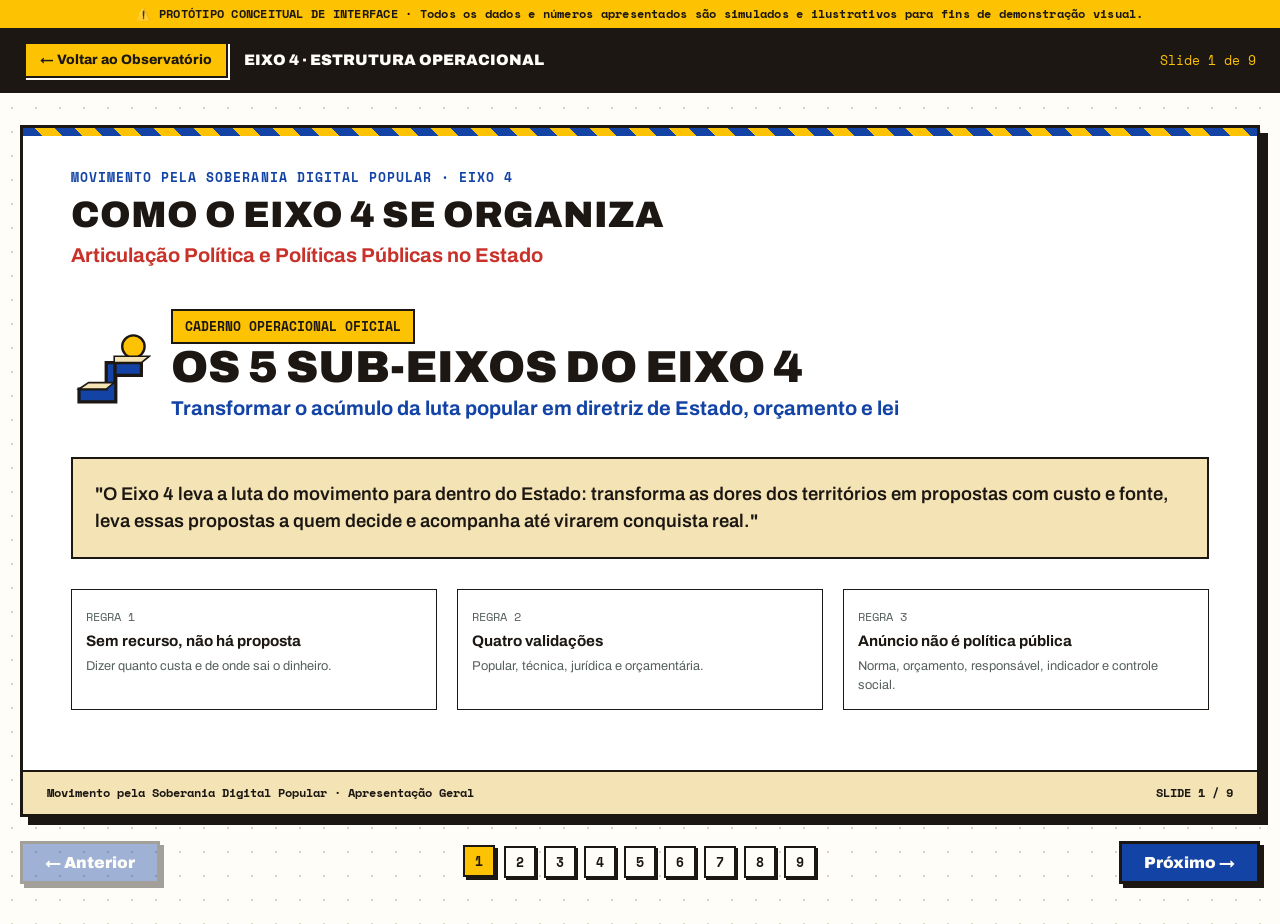
==== apresentacao-subeixos.html @ 43cdcecd "feat: prototipo visual interativo do Observatorio do Eixo 4 e apresentacao dos 5 sub-eixos" ====
<!DOCTYPE html>
<html lang="pt-BR">
<head>
  <meta charset="UTF-8">
  <meta name="viewport" content="width=device-width, initial-scale=1.0">
  <title>Apresentação: Os 5 Sub-eixos do Eixo 4 · Soberania Digital Popular</title>
  <meta name="description" content="Apresentação oficial da estrutura operacional do Eixo 4: Linhas, sub-eixos, fluxo de trabalho e incidência no Estado.">
  <link rel="stylesheet" href="css/design-system.css">
  <style>
    /* Estilos específicos para a Apresentação de Slides */
    body {
      background-color: var(--branco-papel);
      min-height: 100vh;
      display: flex;
      flex-direction: column;
      overflow-x: hidden;
    }

    .deck-topbar {
      background-color: var(--preto-tinta);
      color: var(--branco-papel);
      padding: 12px 24px;
      display: flex;
      align-items: center;
      justify-content: space-between;
      border-bottom: var(--border-thick);
      position: sticky;
      top: 0;
      z-index: 100;
    }

    .deck-topbar-left {
      display: flex;
      align-items: center;
      gap: 16px;
    }

    .btn-voltar {
      background-color: var(--amarelo-sol);
      color: var(--preto-tinta);
      border: var(--border-medium);
      padding: 6px 14px;
      font-family: var(--font-display);
      font-weight: 800;
      font-size: 0.85rem;
      text-decoration: none;
      display: inline-flex;
      align-items: center;
      gap: 6px;
      box-shadow: 2px 2px 0px var(--branco-papel);
      transition: transform var(--trans-fast);
    }

    .btn-voltar:hover {
      transform: translate(-1px, -1px);
      box-shadow: 3px 3px 0px var(--branco-papel);
    }

    .deck-container {
      flex: 1;
      display: flex;
      flex-direction: column;
      align-items: center;
      justify-content: center;
      padding: 32px 20px 40px;
      max-width: 1280px;
      margin: 0 auto;
      width: 100%;
    }

    /* O Slide (Prancha Neobrutalista) */
    .slide-stage {
      width: 100%;
      background-color: var(--branco-puro);
      border: var(--border-thick);
      box-shadow: 8px 8px 0px var(--preto-tinta);
      min-height: 560px;
      display: flex;
      flex-direction: column;
      position: relative;
      overflow: hidden;
      transition: opacity 0.2s ease;
    }

    .slide-stage::before {
      content: '';
      position: absolute;
      top: 0;
      left: 0;
      right: 0;
      height: 8px;
      background: repeating-linear-gradient(
        45deg,
        var(--azul-macacao),
        var(--azul-macacao) 14px,
        var(--amarelo-sol) 14px,
        var(--amarelo-sol) 28px
      );
    }

    .slide-content {
      padding: 40px 48px;
      flex: 1;
      display: flex;
      flex-direction: column;
      justify-content: space-between;
      gap: 24px;
    }

    .slide-eyebrow {
      font-family: var(--font-mono);
      font-size: 0.8rem;
      font-weight: 700;
      text-transform: uppercase;
      letter-spacing: 0.08em;
      color: var(--azul-macacao);
      display: flex;
      align-items: center;
      gap: 10px;
    }

    .slide-title {
      font-family: var(--font-display);
      font-size: 2.3rem;
      font-weight: 900;
      line-height: 1.15;
      text-transform: uppercase;
      color: var(--preto-tinta);
      margin-top: 6px;
    }

    .slide-subtitle {
      font-family: var(--font-display);
      font-size: 1.25rem;
      font-weight: 700;
      color: var(--vermelho-ato);
      margin-top: 4px;
    }

    .slide-body {
      font-size: 1.05rem;
      line-height: 1.5;
      color: #2b312e;
    }

    /* Rodapé do Slide */
    .slide-footer-bar {
      border-top: var(--border-medium);
      background-color: var(--areia);
      padding: 12px 24px;
      display: flex;
      align-items: center;
      justify-content: space-between;
      font-family: var(--font-mono);
      font-size: 0.75rem;
      font-weight: 700;
    }

    /* Barra de Navegação Inferior */
    .deck-controls {
      display: flex;
      align-items: center;
      justify-content: space-between;
      width: 100%;
      margin-top: 24px;
      gap: 16px;
      flex-wrap: wrap;
    }

    .nav-btn {
      background-color: var(--azul-macacao);
      color: var(--branco-papel);
      border: var(--border-thick);
      box-shadow: var(--shadow-hard);
      padding: 10px 22px;
      font-family: var(--font-display);
      font-weight: 900;
      font-size: 1rem;
      cursor: pointer;
      display: inline-flex;
      align-items: center;
      gap: 8px;
      transition: all var(--trans-fast);
    }

    .nav-btn:hover:not(:disabled) {
      background-color: var(--preto-tinta);
      transform: translate(-2px, -2px);
      box-shadow: var(--shadow-hard-lg);
    }

    .nav-btn:disabled {
      opacity: 0.4;
      cursor: not-allowed;
    }

    .slide-dots {
      display: flex;
      gap: 8px;
      align-items: center;
      flex-wrap: wrap;
    }

    .dot-btn {
      width: 32px;
      height: 32px;
      border: var(--border-medium);
      background-color: var(--branco-papel);
      color: var(--preto-tinta);
      font-family: var(--font-mono);
      font-size: 0.8rem;
      font-weight: 700;
      cursor: pointer;
      display: flex;
      align-items: center;
      justify-content: center;
      box-shadow: 2px 2px 0px var(--preto-tinta);
      transition: all var(--trans-fast);
    }

    .dot-btn.active {
      background-color: var(--amarelo-sol);
      color: var(--preto-tinta);
      transform: translate(-1px, -1px);
      box-shadow: 3px 3px 0px var(--preto-tinta);
      font-weight: 900;
    }

    /* Grids e Elementos Internos dos Slides */
    .subeixo-split {
      display: grid;
      grid-template-columns: 1.2fr 0.8fr;
      gap: 28px;
      align-items: start;
      margin-top: 16px;
    }

    @media (max-width: 860px) {
      .subeixo-split {
        grid-template-columns: 1fr;
      }
      .slide-title {
        font-size: 1.7rem;
      }
      .slide-content {
        padding: 24px;
      }
    }

    .box-fluxo {
      background-color: #FFF;
      border: var(--border-medium);
      padding: 16px 20px;
    }

    .box-fluxo.recebe {
      border-left: 8px solid var(--azul-macacao);
    }

    .box-fluxo.entrega {
      border-left: 8px solid var(--verde-pilar);
    }

    .box-fluxo.regra {
      border-left: 8px solid var(--vermelho-ato);
      background-color: #FFF2F1;
    }

    .fluxo-tag {
      font-family: var(--font-mono);
      font-size: 0.75rem;
      font-weight: 700;
      text-transform: uppercase;
      margin-bottom: 6px;
      display: block;
    }

    .grid-3-col {
      display: grid;
      grid-template-columns: repeat(3, 1fr);
      gap: 20px;
      margin-top: 16px;
    }

    @media (max-width: 768px) {
      .grid-3-col {
        grid-template-columns: 1fr;
      }
    }

    .card-destaque {
      background: #FFF;
      border: var(--border-thick);
      box-shadow: var(--shadow-hard);
      padding: 20px;
      display: flex;
      flex-direction: column;
      justify-content: space-between;
    }
  </style>
</head>
<body>

  <!-- Faixa de Aviso de Protótipo e Dados Ilustrativos -->
  <div style="background-color: var(--amarelo-sol); color: var(--preto-tinta); border-bottom: var(--border-medium); padding: 5px 16px; font-family: var(--font-mono); font-size: 0.75rem; font-weight: 700; text-align: center; letter-spacing: 0.02em;">
    ⚠️ PROTÓTIPO CONCEITUAL DE INTERFACE · Todos os dados e números apresentados são simulados e ilustrativos para fins de demonstração visual.
  </div>

  <!-- Barra Superior da Apresentação -->
  <header class="deck-topbar">
    <div class="deck-topbar-left">
      <a href="index.html" class="btn-voltar">
        ← Voltar ao Observatório
      </a>
      <span style="font-family: var(--font-display); font-weight: 900; font-size: 0.95rem; text-transform: uppercase;">
        Eixo 4 · Estrutura Operacional
      </span>
    </div>

    <div style="font-family: var(--font-mono); font-size: 0.8rem; color: var(--amarelo-sol);">
      Slide <span id="currentSlideNum">1</span> de <span id="totalSlidesNum">9</span>
    </div>
  </header>

  <!-- Palco Central dos Slides -->
  <main class="deck-container">
    <div class="slide-stage" id="slideStage">
      <!-- Conteúdo inserido dinamicamente via JS -->
    </div>

    <!-- Controles de Navegação -->
    <div class="deck-controls">
      <button class="nav-btn" id="prevBtn" onclick="Apresentacao.prev()">
        ← Anterior
      </button>

      <div class="slide-dots" id="slideDots"></div>

      <button class="nav-btn" id="nextBtn" onclick="Apresentacao.next()">
        Próximo →
      </button>
    </div>
  </main>

  <script>
    const SLIDES_DATA = [
      // Slide 1: Capa
      {
        eyebrow: "Movimento pela Soberania Digital Popular · Eixo 4",
        titulo: "Como o Eixo 4 se Organiza",
        subtitulo: "Articulação Política e Políticas Públicas no Estado",
        render: () => `
          <div style="display: flex; flex-direction: column; justify-content: center; height: 100%; gap: 24px; padding: 20px 0;">
            <div style="display: flex; align-items: center; gap: 20px;">
              <svg style="width: 80px; height: 80px; flex-shrink: 0;" viewBox="0 0 100 100" fill="none">
                <circle cx="78" cy="22" r="14" fill="#FDC303" stroke="#1C1712" stroke-width="3"/>
                <path d="M10 75 H44 V42 H88 V58 H56 V91 H10 Z" fill="#1243A5" stroke="#1C1712" stroke-width="4"/>
                <path d="M10 75 L22 67 H54 L44 75 Z" fill="#F3E3B5" stroke="#1C1712" stroke-width="2"/>
                <path d="M54 67 V34 H98 L88 42 H56 V58 L54 67 Z" fill="#F3E3B5" stroke="#1C1712" stroke-width="2"/>
              </svg>
              <div>
                <span class="badge-versao" style="background: var(--amarelo-sol); color: var(--preto-tinta); font-size: 0.8rem;">
                  CADERNO OPERACIONAL OFICIAL
                </span>
                <h1 class="slide-title" style="font-size: 2.8rem; margin-top: 4px;">Os 5 Sub-eixos do Eixo 4</h1>
                <p style="font-family: var(--font-display); font-size: 1.25rem; font-weight: 700; color: var(--azul-macacao);">
                  Transformar o acúmulo da luta popular em diretriz de Estado, orçamento e lei
                </p>
              </div>
            </div>

            <div style="background-color: var(--areia); border: var(--border-medium); padding: 22px; margin-top: 10px;">
              <p style="font-size: 1.15rem; line-height: 1.45; font-weight: 600; color: #1C1712;">
                "O Eixo 4 leva a luta do movimento para dentro do Estado: transforma as dores dos territórios em propostas com custo e fonte, leva essas propostas a quem decide e acompanha até virarem conquista real."
              </p>
            </div>

            <div class="grid-3-col" style="margin-top: 6px;">
              <div style="background: #FFF; border: var(--border-thin); padding: 14px;">
                <span style="font-family: var(--font-mono); font-size: 0.75rem; color: #56615C;">REGRA 1</span>
                <strong style="display: block; font-size: 0.95rem; margin-top: 2px;">Sem recurso, não há proposta</strong>
                <p style="font-size: 0.8rem; color: #56615C; margin-top: 4px;">Dizer quanto custa e de onde sai o dinheiro.</p>
              </div>
              <div style="background: #FFF; border: var(--border-thin); padding: 14px;">
                <span style="font-family: var(--font-mono); font-size: 0.75rem; color: #56615C;">REGRA 2</span>
                <strong style="display: block; font-size: 0.95rem; margin-top: 2px;">Quatro validações</strong>
                <p style="font-size: 0.8rem; color: #56615C; margin-top: 4px;">Popular, técnica, jurídica e orçamentária.</p>
              </div>
              <div style="background: #FFF; border: var(--border-thin); padding: 14px;">
                <span style="font-family: var(--font-mono); font-size: 0.75rem; color: #56615C;">REGRA 3</span>
                <strong style="display: block; font-size: 0.95rem; margin-top: 2px;">Anúncio não é política pública</strong>
                <p style="font-size: 0.8rem; color: #56615C; margin-top: 4px;">Norma, orçamento, responsável, indicador e controle social.</p>
              </div>
            </div>
          </div>
        `,
        rodape: "Movimento pela Soberania Digital Popular · Apresentação Geral"
      },

      // Slide 2: O Lugar do Eixo 4 no Movimento
      {
        eyebrow: "Parte 1 · Posicionamento Estratégico",
        titulo: "O Lugar do Eixo 4 no Movimento",
        subtitulo: "A ponte entre o trabalho de base e as instituições do Estado",
        render: () => `
          <div>
            <p class="slide-body">
              O movimento organiza sua atuação em quatro eixos integrados. Os três primeiros <strong>revelam</strong>, <strong>constroem</strong> e <strong>formam</strong>. O Eixo 4 junta essa produção e a leva ao Estado. Ele não trabalha isolado: cada passo seu depende dos outros eixos.
            </p>

            <div class="grid-3-col" style="margin-top: 20px;">
              <div class="card-destaque">
                <div>
                  <span class="badge-versao" style="background: #E8EEFA; color: var(--azul-macacao); margin-bottom: 8px; display: inline-block;">EIXO 1</span>
                  <h4 style="font-family: var(--font-display); font-size: 1.15rem; font-weight: 900;">Comunicação & Denúncia</h4>
                  <p style="font-size: 0.85rem; margin-top: 6px; color: #3d4642;">
                    <strong>Revela a regra:</strong> investiga o abuso das Big Techs, recolhe denúncias e disputa a consciência na sociedade.
                  </p>
                </div>
                <div style="margin-top: 12px; font-family: var(--font-mono); font-size: 0.75rem; color: var(--azul-macacao);">
                  ↳ Alimenta o Eixo 4 com denúncias
                </div>
              </div>

              <div class="card-destaque">
                <div>
                  <span class="badge-versao" style="background: #F1FBF2; color: var(--verde-pilar); margin-bottom: 8px; display: inline-block;">EIXO 2</span>
                  <h4 style="font-family: var(--font-display); font-size: 1.15rem; font-weight: 900;">Tecnologia & Retaguarda</h4>
                  <p style="font-size: 0.85rem; margin-top: 6px; color: #3d4642;">
                    <strong>Mostra outra regra:</strong> desenvolve infraestrutura autônoma, servidores e sistemas populares (ex.: Contrate Quem Luta).
                  </p>
                </div>
                <div style="margin-top: 12px; font-family: var(--font-mono); font-size: 0.75rem; color: var(--verde-pilar);">
                  ↳ Alimenta o Eixo 4 com soluções viáveis
                </div>
              </div>

              <div class="card-destaque">
                <div>
                  <span class="badge-versao" style="background: #FFFDF0; color: #8A6D00; margin-bottom: 8px; display: inline-block;">EIXO 3</span>
                  <h4 style="font-family: var(--font-display); font-size: 1.15rem; font-weight: 900;">Base & Formação Técnica</h4>
                  <p style="font-size: 0.85rem; margin-top: 6px; color: #3d4642;">
                    <strong>Forma quem decide:</strong> organiza Cozinhas Solidárias, telecentros comunitários e letramento técnico de massa.
                  </p>
                </div>
                <div style="margin-top: 12px; font-family: var(--font-mono); font-size: 0.75rem; color: #8A6D00;">
                  ↳ Alimenta o Eixo 4 com a força das ruas
                </div>
              </div>
            </div>

            <div style="background-color: var(--vermelho-ato); color: #FFF; border: var(--border-medium); padding: 16px 20px; margin-top: 22px;">
              <strong style="font-family: var(--font-display); text-transform: uppercase;">A Posição diante do Governo:</strong>
              <p style="font-size: 0.95rem; margin-top: 4px;">
                "Aliados do que avança, críticos do que recua, independentes sempre. Ajudamos o governo a acertar e cobramos quando erra. Nossa força nas mesas vem da base organizada fora delas."
              </p>
            </div>
          </div>
        `,
        rodape: "Eixo 4 no Movimento · A Articulação das Quatro Forças"
      },

      // Slide 3: O Fluxo Integrado dos 5 Sub-eixos
      {
        eyebrow: "Parte 2 · O Método",
        titulo: "O Fluxo Integrado dos 5 Sub-eixos",
        subtitulo: "A engrenagem que transforma denúncia em conquista garantida",
        render: () => `
          <div>
            <p class="slide-body">
              Cada sub-eixo reúne ações do mesmo tipo de trabalho. Eles formam uma <strong>esteira contínua</strong> de produção política e incidência institucional:
            </p>

            <div style="display: flex; flex-direction: column; gap: 10px; margin-top: 16px;">
              <!-- Passo 1 -->
              <div style="background: #FFF; border: var(--border-medium); padding: 12px 18px; display: flex; align-items: center; justify-content: space-between; border-left: 8px solid #1C1712;">
                <div>
                  <strong style="font-family: var(--font-mono); color: var(--azul-macacao);">4.3 PLANEJAMENTO & BASE</strong>
                  <p style="font-size: 0.88rem; color: #2b312e;">Ouve as dores dos territórios e define a <em>Agenda Curta de Prioridades</em> com mandato popular.</p>
                </div>
                <span style="font-family: var(--font-mono); font-size: 0.8rem; font-weight: 700; color: #56615C;">PASSO 1 ➔</span>
              </div>

              <!-- Passo 2 -->
              <div style="background: #FFF; border: var(--border-medium); padding: 12px 18px; display: flex; align-items: center; justify-content: space-between; border-left: 8px solid var(--azul-macacao);">
                <div>
                  <strong style="font-family: var(--font-mono); color: var(--azul-macacao);">4.1 ORÇAMENTO & DESPESAS</strong>
                  <p style="font-size: 0.88rem; color: #2b312e;">Calcula o custo real na ponta do lápis e carimba a rubrica orçamentária de onde sairá o dinheiro.</p>
                </div>
                <span style="font-family: var(--font-mono); font-size: 0.8rem; font-weight: 700; color: #56615C;">PASSO 2 ➔</span>
              </div>

              <!-- Passo 3 -->
              <div style="background: #FFF; border: var(--border-medium); padding: 12px 18px; display: flex; align-items: center; justify-content: space-between; border-left: 8px solid var(--verde-pilar);">
                <div>
                  <strong style="font-family: var(--font-mono); color: var(--verde-pilar);">4.4 ELABORAÇÃO NORMATIVA</strong>
                  <p style="font-size: 0.88rem; color: #2b312e;">Redige a minuta de Projeto de Lei, decreto ou portaria com rigor técnico e validação jurídica.</p>
                </div>
                <span style="font-family: var(--font-mono); font-size: 0.8rem; font-weight: 700; color: #56615C;">PASSO 3 ➔</span>
              </div>

              <!-- Passo 4 -->
              <div style="background: #FFF; border: var(--border-medium); padding: 12px 18px; display: flex; align-items: center; justify-content: space-between; border-left: 8px solid var(--vermelho-ato);">
                <div>
                  <strong style="font-family: var(--font-mono); color: var(--vermelho-ato);">4.5 INCIDÊNCIA NOS ENTES</strong>
                  <p style="font-size: 0.88rem; color: #2b312e;">Leva a proposta às mesas de ministérios, Congresso, estados e municípios com pressão de base.</p>
                </div>
                <span style="font-family: var(--font-mono); font-size: 0.8rem; font-weight: 700; color: #56615C;">PASSO 4 ➔</span>
              </div>

              <!-- Passo 5 (Loop Contínuo) -->
              <div style="background: #FFFDF0; border: var(--border-medium); padding: 12px 18px; display: flex; align-items: center; justify-content: space-between; border-left: 8px solid var(--amarelo-sol);">
                <div>
                  <strong style="font-family: var(--font-mono); color: #8A6D00;">4.2 MONITORAMENTO & CONTROLE</strong>
                  <p style="font-size: 0.88rem; color: #2b312e;">Acompanha diários oficiais, contratos e votações para cobrar execução e retroalimentar a base.</p>
                </div>
                <span style="font-family: var(--font-mono); font-size: 0.8rem; font-weight: 700; color: #8A6D00;">CICLO CONTÍNUO ↺</span>
              </div>
            </div>
          </div>
        `,
        rodape: "Ciclo Operacional · Do Território à Conquista de Estado"
      },

      // Slide 4: Sub-eixo 4.1
      {
        eyebrow: "Sub-eixo 4.1",
        titulo: "4.1 · Orçamento e Despesas",
        subtitulo: "“Segue o dinheiro e faz a conta”",
        render: () => `
          <div>
            <div class="subeixo-split">
              <div>
                <p class="slide-body">
                  Lê o orçamento público e os contratos públicos de tecnologia. Calcula o custo de cada proposta e aponta a fonte orçamentária exata. <strong>É aqui que a regra do movimento é aplicada: sem fonte e custo, a proposta não segue.</strong>
                </p>

                <h4 style="font-family: var(--font-display); font-size: 1.1rem; text-transform: uppercase; margin: 18px 0 8px;">
                  Principais Frentes de Trabalho:
                </h4>
                <ul style="padding-left: 20px; line-height: 1.6; font-size: 0.95rem;">
                  <li><strong>Auditoria do Elemento 40:</strong> fiscaliza os mais de R$ 10,6 bilhões gastos anualmente em TI pela União.</li>
                  <li><strong>Rastreamento do Ralo Estrangeiro:</strong> quantifica pagamentos a monopólios como Microsoft, Oracle e Dell.</li>
                  <li><strong>Cálculo do Custo de Oportunidade:</strong> demonstra quantas creches, bolsas ou cooperativas o dinheiro de uma licença financiaria.</li>
                  <li><strong>Entrar no Orçamento:</strong> carimba verbas nas emendas de bancada do PPA, LDO e LOA.</li>
                </ul>
              </div>

              <div style="display: flex; flex-direction: column; gap: 12px;">
                <div class="box-fluxo recebe">
                  <span class="fluxo-tag" style="color: var(--azul-macacao);">📥 O que Recebe:</span>
                  <p style="font-size: 0.88rem;">Agenda curta de prioridades (do 4.3) e contratos suspeitos identificados pelo monitor (do 4.2).</p>
                </div>

                <div class="box-fluxo entrega">
                  <span class="fluxo-tag" style="color: var(--verde-pilar);">📤 O que Entrega:</span>
                  <p style="font-size: 0.88rem;">Memória de cálculo, dotação orçamentária viável e valores para a redação legislativa (4.4) e incidência (4.5).</p>
                </div>

                <div class="box-fluxo regra">
                  <span class="fluxo-tag" style="color: var(--vermelho-ato);">⚠️ Pergunta de Controle:</span>
                  <p style="font-size: 0.85rem; font-weight: 700;">Sabemos quanto custa e quem paga a manutenção depois da inauguração?</p>
                </div>
              </div>
            </div>
          </div>
        `,
        rodape: "Sub-eixo 4.1 · Orçamento e Despesas"
      },

      // Slide 5: Sub-eixo 4.2
      {
        eyebrow: "Sub-eixo 4.2",
        titulo: "4.2 · Monitoramento e Instituições",
        subtitulo: "“Acompanha e cobra”",
        render: () => `
          <div>
            <div class="subeixo-split">
              <div>
                <p class="slide-body">
                  É a inteligência cívica contínua do movimento. Varre portais de compras, diários oficiais, tribunais de contas e comissões do Congresso. Detecta contratos abusivos antes da assinatura e acompanha se as promessas estão virando realidade.
                </p>

                <h4 style="font-family: var(--font-display); font-size: 1.1rem; text-transform: uppercase; margin: 18px 0 8px;">
                  Principais Frentes de Trabalho:
                </h4>
                <ul style="padding-left: 20px; line-height: 1.6; font-size: 0.95rem;">
                  <li><strong>Radar de Licitações:</strong> monitora editais federais, estaduais e municipais antes do prazo de abertura.</li>
                  <li><strong>Alerta de Big Tech Lock-in:</strong> identifica cláusulas direcionadas que barram software livre.</li>
                  <li><strong>Alerta de Tecnologias de Vigilância:</strong> detecta compras de reconhecimento facial na segurança pública.</li>
                  <li><strong>Acompanhamento de Votações:</strong> registra votos e posicionamento de parlamentares em pautas digitais.</li>
                </ul>
              </div>

              <div style="display: flex; flex-direction: column; gap: 12px;">
                <div class="box-fluxo recebe">
                  <span class="fluxo-tag" style="color: var(--azul-macacao);">📥 O que Recebe:</span>
                  <p style="font-size: 0.88rem;">Contratos, editais, diários oficiais, votações legislativas e decisões tomadas pelos entes federativos.</p>
                </div>

                <div class="box-fluxo entrega">
                  <span class="fluxo-tag" style="color: var(--verde-pilar);">📤 O que Entrega:</span>
                  <p style="font-size: 0.88rem;">Alertas de risco e achados para o 4.1 (orçar), 4.3 (mobilizar a base) e 4.5 (impugnar e pressionar).</p>
                </div>

                <div class="box-fluxo regra">
                  <span class="fluxo-tag" style="color: var(--vermelho-ato);">⚠️ Pergunta de Controle:</span>
                  <p style="font-size: 0.85rem; font-weight: 700;">O que foi prometido virou norma, sistema funcionando e indicador auditável?</p>
                </div>
              </div>
            </div>
          </div>
        `,
        rodape: "Sub-eixo 4.2 · Monitoramento de Políticas e Instituições"
      },

      // Slide 6: Sub-eixo 4.3
      {
        eyebrow: "Sub-eixo 4.3",
        titulo: "4.3 · Planejamento e Participação Social",
        subtitulo: "“Ouve e decide com a base”",
        render: () => `
          <div>
            <div class="subeixo-split">
              <div>
                <p class="slide-body">
                  Garante o método democrático do movimento. Toda política pública do Eixo 4 nasce das dores concretas dos territórios populares, entregadores, estudantes e trabalhadores, e não da cabeça de burocratas ou consultores.
                </p>

                <h4 style="font-family: var(--font-display); font-size: 1.1rem; text-transform: uppercase; margin: 18px 0 8px;">
                  Principais Frentes de Trabalho:
                </h4>
                <ul style="padding-left: 20px; line-height: 1.6; font-size: 0.95rem;">
                  <li><strong>Escuta nos Territórios:</strong> coleta relatos de bloqueios em aplicativos, apagão de conectividade e racismo algorítmico.</li>
                  <li><strong>Plenárias Populares de Validação:</strong> submete os textos às categorias antes de enviar ao governo.</li>
                  <li><strong>Tradução Popular da Burocracia:</strong> desmistifica o 'juridiquês' e o 'economês' para o povo disputar o Estado.</li>
                  <li><strong>Definição da Agenda Curta:</strong> escolhe quais batalhas prioritárias serão travadas a cada ciclo.</li>
                </ul>
              </div>

              <div style="display: flex; flex-direction: column; gap: 12px;">
                <div class="box-fluxo recebe">
                  <span class="fluxo-tag" style="color: var(--azul-macacao);">📥 O que Recebe:</span>
                  <p style="font-size: 0.88rem;">Dores dos territórios, relatos do Eixo 1 (denúncia), protótipos do Eixo 2 e demandas do Eixo 3 (formação).</p>
                </div>

                <div class="box-fluxo entrega">
                  <span class="fluxo-tag" style="color: var(--verde-pilar);">📤 O que Entrega:</span>
                  <p style="font-size: 0.88rem;">A Agenda Curta com mandato popular legítimo para o 4.1 orçar e o 4.4 redigir.</p>
                </div>

                <div class="box-fluxo regra">
                  <span class="fluxo-tag" style="color: var(--vermelho-ato);">⚠️ Pergunta de Controle:</span>
                  <p style="font-size: 0.85rem; font-weight: 700;">Quem será afetado leu, entendeu, mudou e aprovou o texto em plenária popular?</p>
                </div>
              </div>
            </div>
          </div>
        `,
        rodape: "Sub-eixo 4.3 · Planejamento e Participação Social"
      },

      // Slide 7: Sub-eixo 4.4
      {
        eyebrow: "Sub-eixo 4.4",
        titulo: "4.4 · Elaboração de Políticas e Legislações",
        subtitulo: "“Escreve a proposta”",
        render: () => `
          <div>
            <div class="subeixo-split">
              <div>
                <p class="slide-body">
                  É a oficina legislativa e normativa do movimento. Escreve minutas de Projetos de Lei (PL), decretos regulamentadores, portarias ministeriais, emendas orçamentárias e notas técnicas de impugnação, com técnica impecável e compatibilidade constitucional.
                </p>

                <h4 style="font-family: var(--font-display); font-size: 1.1rem; text-transform: uppercase; margin: 18px 0 8px;">
                  Principais Frentes de Trabalho:
                </h4>
                <ul style="padding-left: 20px; line-height: 1.6; font-size: 0.95rem;">
                  <li><strong>Marco do Cooperativismo de Plataforma:</strong> redação de minutas para fomento e garantia de direitos.</li>
                  <li><strong>Regulação de Algoritmos Públicos:</strong> redação de exigência de código aberto e auditoria no SUS e CadÚnico.</li>
                  <li><strong>Banimento do Reconhecimento Facial:</strong> minutas de lei municipais e estaduais contra vigilância racista.</li>
                  <li><strong>Diretrizes de Compras Públicas:</strong> cláusulas-padrão de preferência a software livre e padrões abertos.</li>
                </ul>
              </div>

              <div style="display: flex; flex-direction: column; gap: 12px;">
                <div class="box-fluxo recebe">
                  <span class="fluxo-tag" style="color: var(--azul-macacao);">📥 O que Recebe:</span>
                  <p style="font-size: 0.88rem;">Prioridades votadas pela base (4.3), cálculo orçamentário fechado (4.1) e dados de contexto (4.2).</p>
                </div>

                <div class="box-fluxo entrega">
                  <span class="fluxo-tag" style="color: var(--verde-pilar);">📤 O que Entrega:</span>
                  <p style="font-size: 0.88rem;">Minutas legislativas blindadas, notas técnicas e projetos prontos para o 4.5 levar às mesas.</p>
                </div>

                <div class="box-fluxo regra">
                  <span class="fluxo-tag" style="color: var(--vermelho-ato);">⚠️ Pergunta de Controle:</span>
                  <p style="font-size: 0.85rem; font-weight: 700;">A proposta respeita a competência de quem vai executá-la e a Constituição?</p>
                </div>
              </div>
            </div>
          </div>
        `,
        rodape: "Sub-eixo 4.4 · Elaboração de Políticas e Legislações"
      },

      // Slide 8: Sub-eixo 4.5
      {
        eyebrow: "Sub-eixo 4.5",
        titulo: "4.5 · Incidência nos Entes Federativos",
        subtitulo: "“Leva a cada ente e disputa o espaço”",
        render: () => `
          <div>
            <div class="subeixo-split">
              <div>
                <p class="slide-body">
                  É a linha de frente do diálogo e da pressão sobre o poder público. Atua nos três Poderes (Executivo, Legislativo e Judiciário/Controle) e nas três esferas (União, Estados e Municípios). Ocupa conselhos, articula frentes parlamentares e protocola ações civis públicas.
                </p>

                <h4 style="font-family: var(--font-display); font-size: 1.1rem; text-transform: uppercase; margin: 18px 0 8px;">
                  Principais Frentes de Trabalho:
                </h4>
                <ul style="padding-left: 20px; line-height: 1.6; font-size: 0.95rem;">
                  <li><strong>Mesas de Negociação no Executivo:</strong> diálogo com MGI, Trabalho, MCTI, Serpro e Dataprev.</li>
                  <li><strong>Articulação no Congresso:</strong> tramitação de projetos prioritários e pressão em audiências públicas.</li>
                  <li><strong>Incidência Federativa Rápida:</strong> aprovação de leis municipais e estaduais como laboratório e precedente.</li>
                  <li><strong>Controle Social e Litígio:</strong> representações no TCU, Ministério Público e Defensorias Públicas.</li>
                </ul>
              </div>

              <div style="display: flex; flex-direction: column; gap: 12px;">
                <div class="box-fluxo recebe">
                  <span class="fluxo-tag" style="color: var(--azul-macacao);">📥 O que Recebe:</span>
                  <p style="font-size: 0.88rem;">Propostas prontas e custeadas (do 4.4) e dossiês de pressão (do 4.2).</p>
                </div>

                <div class="box-fluxo entrega">
                  <span class="fluxo-tag" style="color: var(--verde-pilar);">📤 O que Entrega:</span>
                  <p style="font-size: 0.88rem;">Conquistas assinadas, emendas aprovadas e relatórios de decisões para o 4.2 monitorar.</p>
                </div>

                <div class="box-fluxo regra">
                  <span class="fluxo-tag" style="color: var(--vermelho-ato);">⚠️ Pergunta de Controle:</span>
                  <p style="font-size: 0.85rem; font-weight: 700;">A bancada de pressão está mobilizada do lado de fora da sala de negociação?</p>
                </div>
              </div>
            </div>
          </div>
        `,
        rodape: "Sub-eixo 4.5 · Incidência nos Entes Federativos"
      },

      // Slide 9: Organização em Cebola e Próximos Passos
      {
        eyebrow: "Conclusão · A Força Coletiva",
        titulo: "Organização em Camadas (A Cebola)",
        subtitulo: "Todo mundo tem lugar em cada sub-eixo do movimento",
        render: () => `
          <div>
            <p class="slide-body">
              A luta por reformas combina pressão de rua, rigor técnico e articulação institucional. Todas as camadas da militância atuam nos sub-eixos com graus diferentes de responsabilidade e disponibilidade:
            </p>

            <div class="grid-3-col" style="margin-top: 18px;">
              <div style="background: #FFF; border: var(--border-thick); box-shadow: var(--shadow-hard); padding: 18px;">
                <span class="badge-versao" style="background: var(--areia); margin-bottom: 6px; display: inline-block;">CAMADA 1</span>
                <h4 style="font-family: var(--font-display); font-size: 1.2rem; font-weight: 900;">Simpatizantes & Apoio</h4>
                <p style="font-size: 0.85rem; margin-top: 8px; line-height: 1.4; color: #3d4642;">
                  Contam seus relatos nas escutas do 4.3; votam em massa em consultas públicas orçamentárias; assinam petições e compartilham campanhas de pressão.
                </p>
              </div>

              <div style="background: #FFF; border: var(--border-thick); box-shadow: var(--shadow-hard); padding: 18px;">
                <span class="badge-versao" style="background: #F1FBF2; color: var(--verde-pilar); margin-bottom: 6px; display: inline-block;">CAMADA 2</span>
                <h4 style="font-family: var(--font-display); font-size: 1.2rem; font-weight: 900;">Ativistas</h4>
                <p style="font-size: 0.85rem; margin-top: 8px; line-height: 1.4; color: #3d4642;">
                  Mapeiam diários oficiais e licitações no 4.2; ajudam a fazer contas orçamentárias no 4.1; redigem notas técnicas no 4.4 e participam de atos e audiências.
                </p>
              </div>

              <div style="background: var(--preto-tinta); color: #FFF; border: var(--border-thick); box-shadow: var(--shadow-hard); padding: 18px;">
                <span class="badge-versao" style="background: var(--amarelo-sol); color: var(--preto-tinta); margin-bottom: 6px; display: inline-block;">CAMADA 3</span>
                <h4 style="font-family: var(--font-display); font-size: 1.2rem; font-weight: 900; color: #FFF;">Militantes</h4>
                <p style="font-size: 0.85rem; margin-top: 8px; line-height: 1.4; color: #d0d6d2;">
                  Coordenam os sub-eixos; representam o movimento em conselhos no 4.5; sentam nas mesas do orçamento com o governo e sustentam a linha tática unitária.
                </p>
              </div>
            </div>

            <div style="background: var(--areia); border: var(--border-medium); padding: 16px 20px; margin-top: 22px; text-align: center;">
              <strong style="font-family: var(--font-display); font-size: 1.1rem; text-transform: uppercase; color: var(--preto-tinta);">
                "Tecnologia não é neutra: ou serve ao capital, ou constrói o poder popular."
              </strong>
            </div>
          </div>
        `,
        rodape: "Movimento pela Soberania Digital Popular · Organização em Cebola"
      }
    ];

    const Apresentacao = (() => {
      let currentSlide = 0;

      function renderSlide(index) {
        if (index < 0 || index >= SLIDES_DATA.length) return;
        currentSlide = index;

        const data = SLIDES_DATA[index];
        const stage = document.getElementById("slideStage");

        stage.style.opacity = "0.4";
        setTimeout(() => {
          stage.innerHTML = `
            <div class="slide-content">
              <div>
                <div class="slide-eyebrow">
                  <span>${data.eyebrow}</span>
                </div>
                <h2 class="slide-title">${data.titulo}</h2>
                <div class="slide-subtitle">${data.subtitulo}</div>
              </div>

              <div class="slide-inner">
                ${data.render()}
              </div>
            </div>

            <div class="slide-footer-bar">
              <span>${data.rodape}</span>
              <span>SLIDE ${index + 1} / ${SLIDES_DATA.length}</span>
            </div>
          `;
          stage.style.opacity = "1";
        }, 100);

        // Atualizar indicadores
        document.getElementById("currentSlideNum").textContent = index + 1;
        document.getElementById("totalSlidesNum").textContent = SLIDES_DATA.length;

        document.getElementById("prevBtn").disabled = index === 0;
        document.getElementById("nextBtn").disabled = index === SLIDES_DATA.length - 1;

        // Atualizar Dots
        const dotsContainer = document.getElementById("slideDots");
        dotsContainer.innerHTML = SLIDES_DATA.map((_, i) => `
          <button class="dot-btn ${i === index ? 'active' : ''}" onclick="Apresentacao.goTo(${i})" title="Ir para o slide ${i + 1}">
            ${i + 1}
          </button>
        `).join("");

        window.location.hash = `slide-${index + 1}`;
      }

      function next() {
        if (currentSlide < SLIDES_DATA.length - 1) {
          renderSlide(currentSlide + 1);
        }
      }

      function prev() {
        if (currentSlide > 0) {
          renderSlide(currentSlide - 1);
        }
      }

      function goTo(index) {
        renderSlide(index);
      }

      function init() {
        // Suporte ao teclado (setas direita e esquerda)
        window.addEventListener("keydown", (e) => {
          if (e.key === "ArrowRight" || e.key === "PageDown" || e.key === " ") {
            next();
          } else if (e.key === "ArrowLeft" || e.key === "PageUp") {
            prev();
          }
        });

        // Hash inicial
        const hashMatch = window.location.hash.match(/slide-(\d+)/);
        const initialIndex = hashMatch ? parseInt(hashMatch[1], 10) - 1 : 0;
        renderSlide(initialIndex >= 0 && initialIndex < SLIDES_DATA.length ? initialIndex : 0);
      }

      return {
        init,
        next,
        prev,
        goTo
      };
    })();

    document.addEventListener("DOMContentLoaded", () => {
      Apresentacao.init();
    });
  </script>
</body>
</html>
---- css/design-system.css ----
/* ==========================================================================
   Design System - Movimento pela Soberania Digital Popular
   Eixo 4: Incidir no Estado e Lutar por Reformas Estruturais
   Diretrizes visuais: Identidade Visual v1 (Neobrutalismo Popular Brasileiro)
   ========================================================================== */

@import url('https://fonts.googleapis.com/css2?family=Archivo:ital,wght@0,300;0,400;0,500;0,600;0,700;0,800;0,900;1,400;1,700&family=Space+Mono:ital,wght@0,400;0,700;1,400&display=swap');

:root {
  /* Cores Oficiais da Identidade Visual */
  --azul-macacao: #1243A5; /* A marca, quem trabalha */
  --amarelo-sol: #FDC303;  /* A chamada */
  --vermelho-ato: #C8322A; /* A convocação, faixas de rua */
  --verde-pilar: #21672A;  /* O que sustenta */
  --branco-papel: #FFFDF7; /* O respiro */
  --branco-puro: #FFFFFF;
  --preto-tinta: #1C1712;  /* Texto, contornos e sombras */

  /* Cores de Apoio da Identidade */
  --urucum: #ED8D1F;
  --morro: #3B7B27;
  --terra: #392617;
  --areia: #F3E3B5;
  --cinza-papel: #F0EDE4;
  --cinza-borda: #D8D3C5;

  /* Tipografia */
  --font-display: 'Archivo', -apple-system, BlinkMacSystemFont, "Segoe UI", Roboto, sans-serif;
  --font-body: 'Archivo', -apple-system, BlinkMacSystemFont, "Segoe UI", Roboto, sans-serif;
  --font-mono: 'Space Mono', monospace;

  /* Regras Neobrutalistas */
  --border-thick: 3px solid var(--preto-tinta);
  --border-medium: 2px solid var(--preto-tinta);
  --border-thin: 1.5px solid var(--preto-tinta);
  --shadow-hard: 4px 4px 0px var(--preto-tinta);
  --shadow-hard-lg: 6px 6px 0px var(--preto-tinta);
  --shadow-hard-sm: 2px 2px 0px var(--preto-tinta);
  --radius-sm: 2px;
  --radius-md: 4px;
  --radius-pill: 9999px;

  /* Transições táteis */
  --trans-fast: 0.15s ease-in-out;
}

/* Reset e Base */
*, *::before, *::after {
  box-sizing: border-box;
  margin: 0;
  padding: 0;
}

body {
  font-family: var(--font-body);
  background-color: var(--branco-papel);
  color: var(--preto-tinta);
  line-height: 1.5;
  min-height: 100vh;
  display: flex;
  flex-direction: column;
  overflow-x: hidden;
  background-image: radial-gradient(var(--cinza-borda) 1px, transparent 1px);
  background-size: 24px 24px;
}

/* Faixa de Topo / Convocação (O Vermelho de Ato) */
.banner-ato {
  background-color: var(--vermelho-ato);
  color: var(--branco-papel);
  padding: 8px 16px;
  border-bottom: var(--border-thick);
  font-family: var(--font-display);
  font-weight: 800;
  font-size: 0.85rem;
  letter-spacing: 0.05em;
  text-transform: uppercase;
  display: flex;
  align-items: center;
  justify-content: space-between;
  gap: 12px;
}

.banner-ato .destaque-manifesto {
  background-color: var(--amarelo-sol);
  color: var(--preto-tinta);
  padding: 2px 8px;
  border: var(--border-medium);
  box-shadow: 2px 2px 0px var(--preto-tinta);
  font-family: var(--font-mono);
  font-size: 0.75rem;
  font-weight: 700;
  white-space: nowrap;
}

.banner-ato .lema {
  display: flex;
  align-items: center;
  gap: 8px;
  overflow: hidden;
  text-overflow: ellipsis;
  white-space: nowrap;
}

/* Cabeçalho Principal com a Marca Oficial (A Dobra) */
.header-principal {
  background-color: var(--branco-papel);
  border-bottom: var(--border-thick);
  padding: 20px 32px;
  display: flex;
  align-items: center;
  justify-content: space-between;
  flex-wrap: wrap;
  gap: 20px;
}

.marca-container {
  display: flex;
  align-items: center;
  gap: 18px;
  text-decoration: none;
  color: inherit;
}

/* Símbolo A Dobra (em SVG) */
.simbolo-dobra {
  width: 54px;
  height: 54px;
  flex-shrink: 0;
  filter: drop-shadow(3px 3px 0px var(--preto-tinta));
}

.marca-texto h1 {
  font-family: var(--font-display);
  font-weight: 900;
  font-size: 1.5rem;
  line-height: 1.1;
  text-transform: uppercase;
  letter-spacing: -0.02em;
  color: var(--preto-tinta);
}

.marca-texto h1 span {
  color: var(--azul-macacao);
  display: block;
}

.marca-texto p {
  font-family: var(--font-mono);
  font-size: 0.75rem;
  color: #56615C;
  font-weight: 700;
  margin-top: 2px;
}

/* Ações do Topo */
.header-actions {
  display: flex;
  align-items: center;
  gap: 12px;
  flex-wrap: wrap;
}

.btn-tradutor-popular {
  background-color: var(--amarelo-sol);
  color: var(--preto-tinta);
  border: var(--border-thick);
  box-shadow: var(--shadow-hard);
  padding: 8px 16px;
  font-family: var(--font-display);
  font-weight: 800;
  font-size: 0.9rem;
  cursor: pointer;
  display: flex;
  align-items: center;
  gap: 8px;
  transition: transform var(--trans-fast), box-shadow var(--trans-fast);
}

.btn-tradutor-popular:hover {
  transform: translate(-2px, -2px);
  box-shadow: var(--shadow-hard-lg);
  background-color: #ffd233;
}

.btn-tradutor-popular:active {
  transform: translate(1px, 1px);
  box-shadow: var(--shadow-hard-sm);
}

.badge-versao {
  background-color: var(--areia);
  border: var(--border-medium);
  padding: 6px 12px;
  font-family: var(--font-mono);
  font-size: 0.75rem;
  font-weight: 700;
}

/* Barra de Navegação dos Protótipos (Abas Neobrutalistas) */
.nav-prototipos {
  background-color: var(--cinza-papel);
  border-bottom: var(--border-thick);
  padding: 0 32px;
  display: flex;
  gap: 8px;
  overflow-x: auto;
  scrollbar-width: thin;
}

.tab-btn {
  background-color: var(--areia);
  border: var(--border-thick);
  border-bottom: none;
  padding: 14px 22px;
  font-family: var(--font-display);
  font-weight: 900;
  font-size: 0.95rem;
  color: var(--preto-tinta);
  cursor: pointer;
  display: flex;
  align-items: center;
  gap: 10px;
  margin-top: 8px;
  border-top-left-radius: 4px;
  border-top-right-radius: 4px;
  transition: all var(--trans-fast);
  white-space: nowrap;
  position: relative;
}

.tab-btn:hover {
  background-color: #f7edd1;
  transform: translateY(-2px);
}

.tab-btn.active {
  background-color: var(--azul-macacao);
  color: var(--branco-papel);
  box-shadow: 0 -4px 0 var(--amarelo-sol);
  transform: translateY(-4px);
}

.tab-btn.active .tab-icon {
  background-color: var(--amarelo-sol);
  color: var(--preto-tinta);
}

.tab-icon {
  display: inline-flex;
  align-items: center;
  justify-content: center;
  width: 24px;
  height: 24px;
  background-color: var(--branco-papel);
  color: var(--preto-tinta);
  border: var(--border-thin);
  border-radius: 2px;
  font-size: 0.8rem;
  font-weight: 900;
}

/* Área de Conteúdo Principal */
.main-content {
  flex: 1;
  padding: 32px;
  max-width: 1440px;
  margin: 0 auto;
  width: 100%;
}

/* Painel de Introdução de cada Seção */
.secao-header {
  background-color: var(--branco-puro);
  border: var(--border-thick);
  box-shadow: var(--shadow-hard-lg);
  padding: 24px 28px;
  margin-bottom: 28px;
  position: relative;
}

.secao-header::before {
  content: '';
  position: absolute;
  top: 0;
  left: 0;
  right: 0;
  height: 6px;
  background: repeating-linear-gradient(
    45deg,
    var(--azul-macacao),
    var(--azul-macacao) 12px,
    var(--amarelo-sol) 12px,
    var(--amarelo-sol) 24px
  );
}

.secao-header .meta-tag {
  font-family: var(--font-mono);
  font-size: 0.75rem;
  font-weight: 700;
  text-transform: uppercase;
  color: var(--azul-macacao);
  margin-bottom: 4px;
  display: inline-block;
  background-color: #E8EEFA;
  padding: 2px 8px;
  border: 1px solid var(--azul-macacao);
}

.secao-header h2 {
  font-family: var(--font-display);
  font-weight: 900;
  font-size: 1.8rem;
  text-transform: uppercase;
  line-height: 1.15;
  margin-bottom: 8px;
  color: var(--preto-tinta);
}

.secao-header p {
  font-size: 1rem;
  color: #3d4642;
  max-width: 900px;
}

/* Barra de Tradução Popular Rápida dentro da tela */
.box-traducao-rapida {
  margin-top: 16px;
  background-color: var(--areia);
  border: var(--border-medium);
  padding: 12px 16px;
  display: flex;
  align-items: flex-start;
  gap: 12px;
  font-size: 0.9rem;
}

.box-traducao-rapida .tag-pop {
  background-color: var(--vermelho-ato);
  color: var(--branco-papel);
  padding: 2px 8px;
  font-family: var(--font-mono);
  font-size: 0.75rem;
  font-weight: 700;
  text-transform: uppercase;
  flex-shrink: 0;
}

/* Cards de Resumo e Métricas (KPIs Neobrutalistas) */
.kpi-grid {
  display: grid;
  grid-template-columns: repeat(auto-fit, minmax(240px, 1fr));
  gap: 20px;
  margin-bottom: 28px;
}

.kpi-card {
  background-color: var(--branco-puro);
  border: var(--border-thick);
  box-shadow: var(--shadow-hard);
  padding: 20px;
  display: flex;
  flex-direction: column;
  justify-content: space-between;
  transition: transform var(--trans-fast);
}

.kpi-card:hover {
  transform: translate(-2px, -2px);
  box-shadow: var(--shadow-hard-lg);
}

.kpi-card.destaque-vermelho {
  background-color: #FFF2F1;
  border-left: 8px solid var(--vermelho-ato);
}

.kpi-card.destaque-azul {
  background-color: #F0F4FF;
  border-left: 8px solid var(--azul-macacao);
}

.kpi-card.destaque-verde {
  background-color: #F1FBF2;
  border-left: 8px solid var(--verde-pilar);
}

.kpi-card.destaque-amarelo {
  background-color: #FFFDF0;
  border-left: 8px solid var(--amarelo-sol);
}

.kpi-titulo {
  font-family: var(--font-mono);
  font-size: 0.75rem;
  font-weight: 700;
  text-transform: uppercase;
  color: #56615C;
  margin-bottom: 6px;
}

.kpi-valor {
  font-family: var(--font-display);
  font-size: 2.1rem;
  font-weight: 900;
  line-height: 1;
  color: var(--preto-tinta);
  margin-bottom: 8px;
}

.kpi-desc {
  font-size: 0.82rem;
  color: #56615C;
  line-height: 1.35;
}

/* Filtros e Controles */
.painel-controles {
  background-color: var(--branco-puro);
  border: var(--border-thick);
  box-shadow: var(--shadow-hard);
  padding: 18px 24px;
  margin-bottom: 24px;
  display: flex;
  align-items: center;
  justify-content: space-between;
  flex-wrap: wrap;
  gap: 16px;
}

.filtros-grupo {
  display: flex;
  align-items: center;
  gap: 12px;
  flex-wrap: wrap;
}

.filtro-label {
  font-family: var(--font-mono);
  font-size: 0.8rem;
  font-weight: 700;
  text-transform: uppercase;
  color: var(--preto-tinta);
}

.btn-filtro {
  background-color: var(--branco-papel);
  border: var(--border-medium);
  box-shadow: var(--shadow-hard-sm);
  padding: 6px 14px;
  font-family: var(--font-display);
  font-weight: 700;
  font-size: 0.85rem;
  cursor: pointer;
  transition: all var(--trans-fast);
}

.btn-filtro:hover {
  background-color: var(--areia);
  transform: translate(-1px, -1px);
}

.btn-filtro.active {
  background-color: var(--preto-tinta);
  color: var(--branco-papel);
  box-shadow: 2px 2px 0px var(--azul-macacao);
}

.input-busca {
  border: var(--border-medium);
  box-shadow: var(--shadow-hard-sm);
  padding: 8px 14px;
  font-family: var(--font-body);
  font-size: 0.9rem;
  background-color: var(--branco-papel);
  color: var(--preto-tinta);
  outline: none;
  min-width: 260px;
}

.input-busca:focus {
  border-color: var(--azul-macacao);
  background-color: var(--branco-puro);
}

/* Grid de Licitações */
.licitacoes-grid {
  display: grid;
  grid-template-columns: repeat(auto-fill, minmax(360px, 1fr));
  gap: 22px;
}

.card-licitacao {
  background-color: var(--branco-puro);
  border: var(--border-thick);
  box-shadow: var(--shadow-hard);
  padding: 20px;
  display: flex;
  flex-direction: column;
  justify-content: space-between;
  gap: 14px;
  position: relative;
  transition: transform var(--trans-fast), box-shadow var(--trans-fast);
}

.card-licitacao:hover {
  transform: translate(-2px, -2px);
  box-shadow: var(--shadow-hard-lg);
}

.card-licitacao-header {
  display: flex;
  align-items: flex-start;
  justify-content: space-between;
  gap: 8px;
}

.badge-esfera {
  font-family: var(--font-mono);
  font-size: 0.7rem;
  font-weight: 700;
  text-transform: uppercase;
  padding: 3px 8px;
  border: var(--border-thin);
}

.badge-esfera.federal {
  background-color: var(--azul-macacao);
  color: var(--branco-papel);
}

.badge-esfera.estadual {
  background-color: var(--verde-pilar);
  color: var(--branco-papel);
}

.badge-esfera.municipal {
  background-color: var(--urucum);
  color: var(--branco-papel);
}

.licitacao-id {
  font-family: var(--font-mono);
  font-size: 0.75rem;
  color: #727c77;
}

.licitacao-orgao {
  font-family: var(--font-display);
  font-size: 0.95rem;
  font-weight: 800;
  color: var(--preto-tinta);
  margin-top: 4px;
}

.licitacao-objeto {
  font-size: 0.92rem;
  line-height: 1.4;
  color: #2b312e;
}

.licitacao-alerta {
  background-color: #FFF2F1;
  border: var(--border-thin);
  border-left: 5px solid var(--vermelho-ato);
  padding: 10px 12px;
  font-size: 0.82rem;
  color: #1C1712;
  line-height: 1.35;
}

.licitacao-alerta.oportunidade {
  background-color: #F1FBF2;
  border-left-color: var(--verde-pilar);
}

.card-licitacao-footer {
  border-top: var(--border-thin);
  padding-top: 12px;
  display: flex;
  align-items: center;
  justify-content: space-between;
  gap: 12px;
}

.licitacao-valor {
  font-family: var(--font-mono);
  font-size: 1.15rem;
  font-weight: 700;
  color: var(--azul-macacao);
}

.btn-detalhes {
  background-color: var(--amarelo-sol);
  color: var(--preto-tinta);
  border: var(--border-medium);
  box-shadow: var(--shadow-hard-sm);
  padding: 6px 12px;
  font-family: var(--font-display);
  font-weight: 800;
  font-size: 0.8rem;
  cursor: pointer;
  text-transform: uppercase;
  transition: all var(--trans-fast);
}

.btn-detalhes:hover {
  background-color: var(--preto-tinta);
  color: var(--branco-papel);
  transform: translate(-1px, -1px);
}

/* Área do Grafo Interativo de Pessoas & Instituições */
.grafo-wrapper {
  background-color: var(--branco-puro);
  border: var(--border-thick);
  box-shadow: var(--shadow-hard-lg);
  padding: 0;
  overflow: hidden;
  position: relative;
  display: flex;
  flex-direction: column;
}

.grafo-toolbar {
  background-color: var(--cinza-papel);
  border-bottom: var(--border-thick);
  padding: 12px 20px;
  display: flex;
  align-items: center;
  justify-content: space-between;
  flex-wrap: wrap;
  gap: 14px;
}

.grafo-legenda {
  display: flex;
  align-items: center;
  gap: 16px;
  flex-wrap: wrap;
  font-family: var(--font-mono);
  font-size: 0.75rem;
}

.legenda-item {
  display: flex;
  align-items: center;
  gap: 6px;
}

.legenda-dot {
  width: 12px;
  height: 12px;
  border: var(--border-thin);
  border-radius: 50%;
}

.legenda-dot.bigtech {
  background-color: var(--vermelho-ato);
}

.legenda-dot.carreira {
  background-color: var(--azul-macacao);
}

.legenda-dot.movimento {
  background-color: var(--verde-pilar);
}

.canvas-container {
  position: relative;
  width: 100%;
  height: 600px;
  background-color: #FAF8F2;
  background-image: 
    linear-gradient(to right, rgba(28, 23, 18, 0.05) 1px, transparent 1px),
    linear-gradient(to bottom, rgba(28, 23, 18, 0.05) 1px, transparent 1px);
  background-size: 30px 30px;
  overflow: hidden;
}

#grafoCanvas {
  width: 100%;
  height: 100%;
  display: block;
  cursor: grab;
}

#grafoCanvas:active {
  cursor: grabbing;
}

.grafo-hint {
  position: absolute;
  bottom: 16px;
  left: 16px;
  background-color: var(--branco-papel);
  border: var(--border-medium);
  box-shadow: var(--shadow-hard-sm);
  padding: 8px 14px;
  font-family: var(--font-mono);
  font-size: 0.75rem;
  pointer-events: none;
}

/* Área de Orçamento e Gastos */
.orcamento-container {
  display: flex;
  flex-direction: column;
  gap: 28px;
}

.orcamento-split {
  display: grid;
  grid-template-columns: 1fr 1fr;
  gap: 24px;
}

@media (max-width: 960px) {
  .orcamento-split {
    grid-template-columns: 1fr;
  }
}

.grafico-card {
  background-color: var(--branco-puro);
  border: var(--border-thick);
  box-shadow: var(--shadow-hard);
  padding: 24px;
  display: flex;
  flex-direction: column;
}

.grafico-card h3 {
  font-family: var(--font-display);
  font-size: 1.25rem;
  font-weight: 900;
  text-transform: uppercase;
  margin-bottom: 4px;
}

.grafico-card p.sub {
  font-family: var(--font-mono);
  font-size: 0.75rem;
  color: #56615C;
  margin-bottom: 20px;
}

.chart-canvas-wrapper {
  position: relative;
  width: 100%;
  height: 280px;
  background-color: #FAF8F2;
  border: var(--border-thin);
}

.chart-canvas-wrapper canvas {
  width: 100%;
  height: 280px;
  display: block;
}

/* Simulador do Custo de Oportunidade Popular */
.simulador-card {
  background-color: #FFFDF0;
  border: var(--border-thick);
  box-shadow: var(--shadow-hard-lg);
  padding: 28px;
  position: relative;
}

.simulador-card::before {
  content: 'TRADUÇÃO POPULAR DO GASTO';
  position: absolute;
  top: -14px;
  left: 24px;
  background-color: var(--amarelo-sol);
  color: var(--preto-tinta);
  border: var(--border-medium);
  padding: 2px 10px;
  font-family: var(--font-mono);
  font-size: 0.75rem;
  font-weight: 700;
}

.simulador-header {
  margin-bottom: 20px;
}

.simulador-header h3 {
  font-family: var(--font-display);
  font-size: 1.6rem;
  font-weight: 900;
  text-transform: uppercase;
}

.simulador-select {
  border: var(--border-medium);
  box-shadow: var(--shadow-hard-sm);
  padding: 10px 16px;
  font-family: var(--font-display);
  font-size: 1rem;
  font-weight: 700;
  background-color: var(--branco-puro);
  color: var(--preto-tinta);
  outline: none;
  width: 100%;
  max-width: 520px;
  margin-top: 10px;
  cursor: pointer;
}

.alternativas-grid {
  display: grid;
  grid-template-columns: repeat(auto-fit, minmax(280px, 1fr));
  gap: 18px;
  margin-top: 20px;
}

.card-alternativa {
  background-color: var(--branco-puro);
  border: var(--border-thick);
  box-shadow: var(--shadow-hard);
  padding: 20px;
  display: flex;
  flex-direction: column;
  justify-content: space-between;
}

.card-alternativa .alt-qtd {
  font-family: var(--font-display);
  font-size: 1.9rem;
  font-weight: 900;
  color: var(--verde-pilar);
  line-height: 1.1;
}

.card-alternativa .alt-item {
  font-family: var(--font-display);
  font-weight: 800;
  font-size: 1rem;
  margin: 6px 0;
  color: var(--preto-tinta);
}

.card-alternativa .alt-duracao {
  font-family: var(--font-mono);
  font-size: 0.75rem;
  color: #727c77;
  margin-bottom: 8px;
}

.card-alternativa .alt-impacto {
  font-size: 0.85rem;
  color: #2b312e;
  border-top: var(--border-thin);
  padding-top: 8px;
}

/* Área de Projetos e Reformas Estruturais */
.projetos-grid {
  display: grid;
  grid-template-columns: repeat(auto-fit, minmax(450px, 1fr));
  gap: 24px;
}

@media (max-width: 600px) {
  .projetos-grid {
    grid-template-columns: 1fr;
  }
}

.card-projeto {
  background-color: var(--branco-puro);
  border: var(--border-thick);
  box-shadow: var(--shadow-hard);
  padding: 24px;
  display: flex;
  flex-direction: column;
  justify-content: space-between;
  gap: 16px;
}

.card-projeto-topo {
  display: flex;
  align-items: flex-start;
  justify-content: space-between;
  gap: 12px;
}

.projeto-nome {
  font-family: var(--font-display);
  font-weight: 900;
  font-size: 1.3rem;
  text-transform: uppercase;
  color: var(--preto-tinta);
}

.projeto-orgao {
  font-family: var(--font-mono);
  font-size: 0.75rem;
  color: #56615C;
  font-weight: 700;
}

/* Régua dos 5 Critérios do Manifesto */
.regua-manifesto {
  background-color: var(--cinza-papel);
  border: var(--border-medium);
  padding: 14px 16px;
}

.regua-titulo {
  font-family: var(--font-mono);
  font-size: 0.75rem;
  font-weight: 700;
  text-transform: uppercase;
  margin-bottom: 10px;
  display: flex;
  align-items: center;
  justify-content: space-between;
}

.criterios-lista {
  display: grid;
  grid-template-columns: repeat(5, 1fr);
  gap: 6px;
}

@media (max-width: 500px) {
  .criterios-lista {
    grid-template-columns: repeat(3, 1fr);
  }
}

.criterio-pill {
  text-align: center;
  padding: 6px 4px;
  border: var(--border-thin);
  font-family: var(--font-mono);
  font-size: 0.7rem;
  font-weight: 700;
  background-color: var(--branco-papel);
  color: #727c77;
}

.criterio-pill.atendido {
  background-color: var(--verde-pilar);
  color: var(--branco-papel);
  border-color: var(--preto-tinta);
}

.criterio-pill.nao-atendido {
  background-color: #F8D7DA;
  color: var(--vermelho-ato);
  border-color: var(--vermelho-ato);
  text-decoration: line-through;
}

.projeto-posicao {
  background-color: var(--areia);
  border: var(--border-thin);
  padding: 10px 14px;
  font-size: 0.85rem;
  line-height: 1.35;
}

.projeto-posicao strong {
  font-family: var(--font-display);
  text-transform: uppercase;
  color: var(--azul-macacao);
  display: block;
  margin-bottom: 2px;
}

/* Gaveta Lateral (Drawer) de Detalhes de Pessoa ou Licitação */
.drawer-overlay {
  position: fixed;
  top: 0;
  left: 0;
  right: 0;
  bottom: 0;
  background-color: rgba(28, 23, 18, 0.65);
  backdrop-filter: blur(2px);
  z-index: 1000;
  opacity: 0;
  pointer-events: none;
  transition: opacity var(--trans-fast);
}

.drawer-overlay.open {
  opacity: 1;
  pointer-events: auto;
}

.drawer {
  position: fixed;
  top: 0;
  right: -580px;
  width: 100%;
  max-width: 560px;
  height: 100%;
  background-color: var(--branco-papel);
  border-left: var(--border-thick);
  box-shadow: -8px 0px 0px rgba(28, 23, 18, 0.4);
  z-index: 1001;
  display: flex;
  flex-direction: column;
  transition: right 0.25s cubic-bezier(0.16, 1, 0.3, 1);
  overflow-y: auto;
}

.drawer.open {
  right: 0;
}

.drawer-header {
  background-color: var(--preto-tinta);
  color: var(--branco-papel);
  padding: 20px 24px;
  display: flex;
  align-items: center;
  justify-content: space-between;
  border-bottom: var(--border-thick);
}

.drawer-header h3 {
  font-family: var(--font-display);
  font-size: 1.2rem;
  font-weight: 900;
  text-transform: uppercase;
  letter-spacing: 0.03em;
}

.btn-fechar-drawer {
  background-color: var(--amarelo-sol);
  color: var(--preto-tinta);
  border: var(--border-medium);
  width: 32px;
  height: 32px;
  display: flex;
  align-items: center;
  justify-content: center;
  cursor: pointer;
  font-weight: 900;
  font-size: 1.1rem;
}

.drawer-body {
  padding: 28px 24px;
  display: flex;
  flex-direction: column;
  gap: 22px;
}

/* Modal do Tradutor Popular */
.modal-overlay {
  position: fixed;
  top: 0;
  left: 0;
  right: 0;
  bottom: 0;
  background-color: rgba(28, 23, 18, 0.7);
  backdrop-filter: blur(3px);
  z-index: 2000;
  display: flex;
  align-items: center;
  justify-content: center;
  padding: 20px;
  opacity: 0;
  pointer-events: none;
  transition: opacity var(--trans-fast);
}

.modal-overlay.open {
  opacity: 1;
  pointer-events: auto;
}

.modal-content {
  background-color: var(--branco-papel);
  border: var(--border-thick);
  box-shadow: 8px 8px 0px var(--preto-tinta);
  width: 100%;
  max-width: 760px;
  max-height: 90vh;
  overflow-y: auto;
  position: relative;
  display: flex;
  flex-direction: column;
}

.modal-header {
  background-color: var(--amarelo-sol);
  border-bottom: var(--border-thick);
  padding: 18px 24px;
  display: flex;
  align-items: center;
  justify-content: space-between;
}

.modal-header h3 {
  font-family: var(--font-display);
  font-size: 1.4rem;
  font-weight: 900;
  text-transform: uppercase;
  color: var(--preto-tinta);
}

.modal-body {
  padding: 28px;
  display: flex;
  flex-direction: column;
  gap: 20px;
}

/* Rodapé Oficial */
.footer-principal {
  background-color: var(--preto-tinta);
  color: var(--branco-papel);
  border-top: var(--border-thick);
  padding: 28px 32px;
  margin-top: auto;
}

.footer-inner {
  max-width: 1440px;
  margin: 0 auto;
  display: flex;
  align-items: center;
  justify-content: space-between;
  flex-wrap: wrap;
  gap: 20px;
}

.footer-texto p {
  font-size: 0.85rem;
  color: #c9d0ca;
}

.footer-texto strong {
  color: var(--amarelo-sol);
}

.footer-links {
  display: flex;
  gap: 16px;
  font-family: var(--font-mono);
  font-size: 0.8rem;
}

.footer-links a {
  color: var(--branco-papel);
  text-decoration: underline;
  text-underline-offset: 4px;
}

.footer-links a:hover {
  color: var(--amarelo-sol);
}
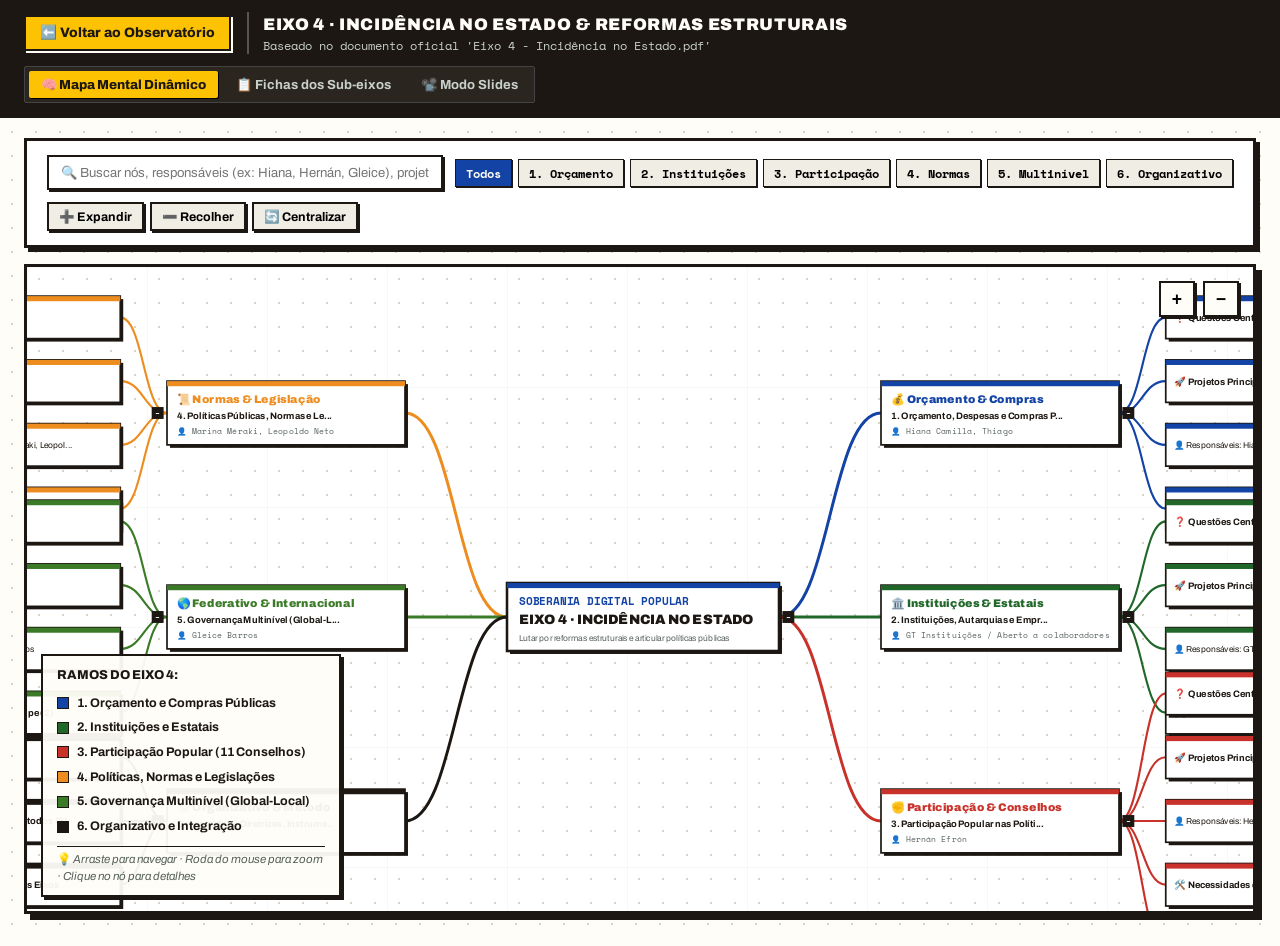
==== commit 5d900ffa: "feat: add dynamic mind map module and update application data and views" ====
--- a/apresentacao-subeixos.html
+++ b/apresentacao-subeixos.html
@@ -3,11 +3,10 @@
 <head>
   <meta charset="UTF-8">
   <meta name="viewport" content="width=device-width, initial-scale=1.0">
-  <title>Apresentação: Os 5 Sub-eixos do Eixo 4 · Soberania Digital Popular</title>
-  <meta name="description" content="Apresentação oficial da estrutura operacional do Eixo 4: Linhas, sub-eixos, fluxo de trabalho e incidência no Estado.">
+  <title>Mapa Mental & Apresentação: Eixo 4 · Incidência no Estado</title>
+  <meta name="description" content="Mapa Mental Dinâmico e Estrutura Oficial do Eixo 4: Orçamento, Instituições, Participação Popular, Normas e Governança Multinível.">
   <link rel="stylesheet" href="css/design-system.css">
   <style>
-    /* Estilos específicos para a Apresentação de Slides */
     body {
       background-color: var(--branco-papel);
       min-height: 100vh;
@@ -27,6 +26,8 @@
       position: sticky;
       top: 0;
       z-index: 100;
+      flex-wrap: wrap;
+      gap: 12px;
     }
 
     .deck-topbar-left {
@@ -56,8 +57,98 @@
       box-shadow: 3px 3px 0px var(--branco-papel);
     }
 
+    /* Seletor de Modo no Topo */
+    .modo-switcher {
+      display: flex;
+      gap: 6px;
+      background: #2b2520;
+      padding: 4px;
+      border: 1.5px solid #444;
+      border-radius: var(--radius-sm);
+    }
+
+    .btn-modo {
+      background: transparent;
+      border: none;
+      color: #c9d0ca;
+      font-family: var(--font-display);
+      font-weight: 700;
+      font-size: 0.82rem;
+      padding: 6px 12px;
+      cursor: pointer;
+      border-radius: var(--radius-sm);
+      transition: all var(--trans-fast);
+      display: inline-flex;
+      align-items: center;
+      gap: 6px;
+    }
+
+    .btn-modo:hover {
+      color: var(--branco-puro);
+      background-color: rgba(255, 255, 255, 0.1);
+    }
+
+    .btn-modo.active {
+      background-color: var(--amarelo-sol);
+      color: var(--preto-tinta);
+      font-weight: 800;
+      box-shadow: 1px 1px 0px #000;
+    }
+
+    /* Container do Mapa Mental */
+    .mindmap-page-container {
+      flex: 1;
+      padding: 20px 24px 32px;
+      max-width: 1560px;
+      margin: 0 auto;
+      width: 100%;
+      display: flex;
+      flex-direction: column;
+      gap: 16px;
+    }
+
+    .mindmap-header-bar {
+      display: flex;
+      justify-content: space-between;
+      align-items: center;
+      flex-wrap: wrap;
+      gap: 12px;
+      background-color: var(--branco-puro);
+      border: var(--border-thick);
+      box-shadow: var(--shadow-hard);
+      padding: 14px 20px;
+    }
+
+    .filtro-subeixo-chips {
+      display: flex;
+      gap: 6px;
+      flex-wrap: wrap;
+    }
+
+    .chip-subeixo {
+      background-color: var(--cinza-papel);
+      border: var(--border-thin);
+      padding: 4px 10px;
+      font-family: var(--font-mono);
+      font-size: 0.76rem;
+      font-weight: 700;
+      cursor: pointer;
+      box-shadow: 1px 1px 0px var(--preto-tinta);
+      transition: all var(--trans-fast);
+    }
+
+    .chip-subeixo:hover {
+      background-color: var(--amarelo-sol);
+      transform: translate(-1px, -1px);
+    }
+
+    .chip-subeixo.active {
+      background-color: var(--azul-macacao);
+      color: var(--branco-papel);
+    }
+
+    /* Container de Slides */
     .deck-container {
-      flex: 1;
       display: flex;
       flex-direction: column;
       align-items: center;
@@ -68,7 +159,6 @@
       width: 100%;
     }
 
-    /* O Slide (Prancha Neobrutalista) */
     .slide-stage {
       width: 100%;
       background-color: var(--branco-puro);
@@ -143,7 +233,6 @@
       color: #2b312e;
     }
 
-    /* Rodapé do Slide */
     .slide-footer-bar {
       border-top: var(--border-medium);
       background-color: var(--areia);
@@ -156,7 +245,6 @@
       font-weight: 700;
     }
 
-    /* Barra de Navegação Inferior */
     .deck-controls {
       display: flex;
       align-items: center;
@@ -184,685 +272,655 @@
     }
 
     .nav-btn:hover:not(:disabled) {
-      background-color: var(--preto-tinta);
+      background-color: var(--amarelo-sol);
+      color: var(--preto-tinta);
       transform: translate(-2px, -2px);
       box-shadow: var(--shadow-hard-lg);
     }
 
     .nav-btn:disabled {
-      opacity: 0.4;
+      background-color: var(--cinza-borda);
+      color: #888;
       cursor: not-allowed;
+      box-shadow: 2px 2px 0px var(--preto-tinta);
+    }
+
+    .slide-counter {
+      font-family: var(--font-mono);
+      font-weight: 700;
+      font-size: 0.95rem;
+      background-color: var(--branco-puro);
+      border: var(--border-medium);
+      box-shadow: var(--shadow-hard-sm);
+      padding: 8px 16px;
     }
 
     .slide-dots {
       display: flex;
-      gap: 8px;
-      align-items: center;
+      gap: 6px;
       flex-wrap: wrap;
+      justify-content: center;
     }
 
     .dot-btn {
-      width: 32px;
-      height: 32px;
-      border: var(--border-medium);
-      background-color: var(--branco-papel);
-      color: var(--preto-tinta);
+      width: 28px;
+      height: 28px;
+      border: var(--border-thin);
+      background-color: var(--branco-puro);
       font-family: var(--font-mono);
-      font-size: 0.8rem;
+      font-size: 0.75rem;
       font-weight: 700;
       cursor: pointer;
       display: flex;
       align-items: center;
       justify-content: center;
-      box-shadow: 2px 2px 0px var(--preto-tinta);
+      box-shadow: 1px 1px 0px var(--preto-tinta);
       transition: all var(--trans-fast);
     }
 
     .dot-btn.active {
-      background-color: var(--amarelo-sol);
-      color: var(--preto-tinta);
-      transform: translate(-1px, -1px);
-      box-shadow: 3px 3px 0px var(--preto-tinta);
-      font-weight: 900;
-    }
-
-    /* Grids e Elementos Internos dos Slides */
+      background-color: var(--vermelho-ato);
+      color: var(--branco-papel);
+      border-color: var(--preto-tinta);
+      transform: scale(1.1);
+    }
+
     .subeixo-split {
       display: grid;
       grid-template-columns: 1.2fr 0.8fr;
-      gap: 28px;
+      gap: 32px;
       align-items: start;
-      margin-top: 16px;
-    }
-
-    @media (max-width: 860px) {
+    }
+
+    @media (max-width: 900px) {
       .subeixo-split {
         grid-template-columns: 1fr;
+        gap: 20px;
       }
-      .slide-title {
-        font-size: 1.7rem;
-      }
-      .slide-content {
-        padding: 24px;
-      }
     }
 
     .box-fluxo {
-      background-color: #FFF;
       border: var(--border-medium);
-      padding: 16px 20px;
-    }
-
-    .box-fluxo.recebe {
-      border-left: 8px solid var(--azul-macacao);
-    }
-
-    .box-fluxo.entrega {
-      border-left: 8px solid var(--verde-pilar);
-    }
-
-    .box-fluxo.regra {
-      border-left: 8px solid var(--vermelho-ato);
-      background-color: #FFF2F1;
-    }
+      padding: 14px 18px;
+      background-color: var(--branco-papel);
+      box-shadow: var(--shadow-hard-sm);
+    }
+
+    .box-fluxo.recebe { border-left: 8px solid var(--azul-macacao); }
+    .box-fluxo.entrega { border-left: 8px solid var(--verde-pilar); }
+    .box-fluxo.regra { border-left: 8px solid var(--vermelho-ato); background-color: #FFFDF0; }
 
     .fluxo-tag {
       font-family: var(--font-mono);
-      font-size: 0.75rem;
+      font-size: 0.72rem;
       font-weight: 700;
       text-transform: uppercase;
-      margin-bottom: 6px;
+      margin-bottom: 4px;
       display: block;
-    }
-
-    .grid-3-col {
-      display: grid;
-      grid-template-columns: repeat(3, 1fr);
-      gap: 20px;
-      margin-top: 16px;
-    }
-
-    @media (max-width: 768px) {
-      .grid-3-col {
-        grid-template-columns: 1fr;
-      }
-    }
-
-    .card-destaque {
-      background: #FFF;
-      border: var(--border-thick);
-      box-shadow: var(--shadow-hard);
-      padding: 20px;
-      display: flex;
-      flex-direction: column;
-      justify-content: space-between;
     }
   </style>
 </head>
 <body>
 
-  <!-- Faixa de Aviso de Protótipo e Dados Ilustrativos -->
-  <div style="background-color: var(--amarelo-sol); color: var(--preto-tinta); border-bottom: var(--border-medium); padding: 5px 16px; font-family: var(--font-mono); font-size: 0.75rem; font-weight: 700; text-align: center; letter-spacing: 0.02em;">
-    ⚠️ PROTÓTIPO CONCEITUAL DE INTERFACE · Todos os dados e números apresentados são simulados e ilustrativos para fins de demonstração visual.
-  </div>
-
-  <!-- Barra Superior da Apresentação -->
+  <!-- Barra Superior do Deck / Mapa Mental -->
   <header class="deck-topbar">
     <div class="deck-topbar-left">
-      <a href="index.html" class="btn-voltar">
-        ← Voltar ao Observatório
+      <a href="index.html" class="btn-voltar" title="Voltar ao Observatório">
+        <span>⬅️ Voltar ao Observatório</span>
       </a>
-      <span style="font-family: var(--font-display); font-weight: 900; font-size: 0.95rem; text-transform: uppercase;">
-        Eixo 4 · Estrutura Operacional
-      </span>
+      <div style="border-left: 2px solid #555; padding-left: 14px;">
+        <h1 style="font-family: var(--font-display); font-size: 1.05rem; font-weight: 900; letter-spacing: 0.04em; text-transform: uppercase;">
+          Eixo 4 · Incidência no Estado & Reformas Estruturais
+        </h1>
+        <p style="font-size: 0.72rem; font-family: var(--font-mono); color: #c9d0ca;">
+          Baseado no documento oficial 'Eixo 4 - Incidência no Estado.pdf'
+        </p>
+      </div>
     </div>
 
-    <div style="font-family: var(--font-mono); font-size: 0.8rem; color: var(--amarelo-sol);">
-      Slide <span id="currentSlideNum">1</span> de <span id="totalSlidesNum">9</span>
+    <!-- Alternador de Modos de Visualização -->
+    <div class="modo-switcher" role="tablist">
+      <button class="btn-modo active" id="btnModoMindMap" title="Ver o Mapa Mental gráfico dinâmico">
+        <span>🧠 Mapa Mental Dinâmico</span>
+      </button>
+      <button class="btn-modo" id="btnModoFichas" title="Ver as fichas estruturadas completas">
+        <span>📋 Fichas dos Sub-eixos</span>
+      </button>
+      <button class="btn-modo" id="btnModoSlides" title="Ver a apresentação de slides para reuniões">
+        <span>📽️ Modo Slides</span>
+      </button>
     </div>
   </header>
 
-  <!-- Palco Central dos Slides -->
-  <main class="deck-container">
+  <!-- ======================================================================
+       MODO 1: MAPA MENTAL DINÂMICO (Interativo)
+       ====================================================================== -->
+  <main id="viewMindMap" class="mindmap-page-container">
+    <!-- Barra de Controle do Mapa Mental -->
+    <div class="mindmap-header-bar">
+      <div style="display: flex; align-items: center; gap: 10px; flex: 1; max-width: 420px;">
+        <input type="text" id="inputBuscaMindmap" class="tabela-input-busca" placeholder="🔍 Buscar nós, responsáveis (ex: Hiana, Hernán, Gleice), projetos, leis..." style="margin: 0; font-size: 0.82rem;" />
+      </div>
+
+      <!-- Filtro rápido por Subeixo -->
+      <div class="filtro-subeixo-chips">
+        <button class="chip-subeixo active" data-sub="todos">Todos</button>
+        <button class="chip-subeixo" data-sub="1">1. Orçamento</button>
+        <button class="chip-subeixo" data-sub="2">2. Instituições</button>
+        <button class="chip-subeixo" data-sub="3">3. Participação</button>
+        <button class="chip-subeixo" data-sub="4">4. Normas</button>
+        <button class="chip-subeixo" data-sub="5">5. Multinível</button>
+        <button class="chip-subeixo" data-sub="6">6. Organizativo</button>
+      </div>
+
+      <!-- Botões de Ação -->
+      <div style="display: flex; gap: 6px;">
+        <button id="btnExpandirTudo" class="subtab-btn" style="padding: 5px 10px; font-size: 0.78rem; margin: 0;">➕ Expandir</button>
+        <button id="btnRecolherTudo" class="subtab-btn" style="padding: 5px 10px; font-size: 0.78rem; margin: 0;">➖ Recolher</button>
+        <button id="btnZoomReset" class="subtab-btn" style="padding: 5px 10px; font-size: 0.78rem; margin: 0;">🔄 Centralizar</button>
+      </div>
+    </div>
+
+    <!-- Viewport do Canvas do Mapa Mental -->
+    <div class="mindmap-viewport" id="mindmapWrapper">
+      <!-- Controles Flutuantes de Zoom -->
+      <div class="mindmap-controls">
+        <button id="btnZoomIn" class="mindmap-btn" title="Aumentar Zoom">+</button>
+        <button id="btnZoomOut" class="mindmap-btn" title="Diminuir Zoom">−</button>
+      </div>
+
+      <!-- Legenda Flutuante -->
+      <div class="mindmap-legend">
+        <div style="font-family: var(--font-display); font-size: 0.8rem; font-weight: 800; text-transform: uppercase; margin-bottom: 2px;">
+          Ramos do Eixo 4:
+        </div>
+        <div class="mindmap-legend-item"><span class="mindmap-legend-color" style="background: #1243A5;"></span> 1. Orçamento e Compras Públicas</div>
+        <div class="mindmap-legend-item"><span class="mindmap-legend-color" style="background: #21672A;"></span> 2. Instituições e Estatais</div>
+        <div class="mindmap-legend-item"><span class="mindmap-legend-color" style="background: #C8322A;"></span> 3. Participação Popular (11 Conselhos)</div>
+        <div class="mindmap-legend-item"><span class="mindmap-legend-color" style="background: #ED8D1F;"></span> 4. Políticas, Normas e Legislações</div>
+        <div class="mindmap-legend-item"><span class="mindmap-legend-color" style="background: #3B7B27;"></span> 5. Governança Multinível (Global-Local)</div>
+        <div class="mindmap-legend-item"><span class="mindmap-legend-color" style="background: #1C1712;"></span> 6. Organizativo e Integração</div>
+        <div style="font-size: 0.72rem; color: #56615C; margin-top: 4px; border-top: var(--border-thin); padding-top: 4px;">
+          💡 <em>Arraste para navegar · Roda do mouse para zoom · Clique no nó para detalhes</em>
+        </div>
+      </div>
+
+      <canvas id="canvasMindMap"></canvas>
+    </div>
+
+    <!-- Gaveta Lateral de Detalhes do Nó -->
+    <aside class="mindmap-drawer" id="mindmapDrawer" aria-label="Detalhes do Nó">
+      <div class="mindmap-drawer-header">
+        <div>
+          <span style="font-family: var(--font-mono); font-size: 0.75rem; color: var(--amarelo-sol); font-weight: 700; text-transform: uppercase;">
+            Detalhes do Ramo
+          </span>
+          <h3 id="drawerNodeTitulo" style="font-family: var(--font-display); font-size: 1.15rem; font-weight: 900; margin-top: 4px;"></h3>
+        </div>
+        <button class="mindmap-drawer-close" id="btnFecharDrawerNode" title="Fechar">&times;</button>
+      </div>
+      <div class="mindmap-drawer-body" id="drawerNodeBody"></div>
+    </aside>
+  </main>
+
+  <!-- ======================================================================
+       MODO 2: FICHAS HIERÁRQUICAS DOS SUB-EIXOS (Cards)
+       ====================================================================== -->
+  <main id="viewFichas" class="mindmap-page-container" style="display: none;">
+    <div class="secao-header" style="background-color: var(--branco-puro); border: var(--border-thick); box-shadow: var(--shadow-hard); padding: 24px;">
+      <span class="meta-tag">Documentação Estruturada do Eixo 4</span>
+      <h2>Estrutura Completa de Incidência no Estado</h2>
+      <p>
+        Fichas analíticas de cada sub-eixo extraídas do documento conceitual <em>'Eixo 4 - Incidência no Estado.pdf'</em>. Inclui questões norteadoras, responsáveis, projetos e competências organizacionais demandadas:
+      </p>
+    </div>
+
+    <div id="fichasContainer" style="display: grid; grid-template-columns: repeat(auto-fit, minmax(440px, 1fr)); gap: 24px; margin-top: 16px;"></div>
+  </main>
+
+  <!-- ======================================================================
+       MODO 3: APRESENTAÇÃO DE SLIDES (Original Renovado)
+       ====================================================================== -->
+  <main id="viewSlides" class="deck-container" style="display: none;">
     <div class="slide-stage" id="slideStage">
-      <!-- Conteúdo inserido dinamicamente via JS -->
+      <div class="slide-content" id="slideContent"></div>
+      <div class="slide-footer-bar">
+        <span id="slideRodapeTexto"></span>
+        <span style="color: var(--azul-macacao);">EIXO 4 · SOBERANIA DIGITAL POPULAR</span>
+      </div>
     </div>
 
-    <!-- Controles de Navegação -->
     <div class="deck-controls">
       <button class="nav-btn" id="prevBtn" onclick="Apresentacao.prev()">
-        ← Anterior
+        <span>⬅️</span> Anterior
       </button>
 
-      <div class="slide-dots" id="slideDots"></div>
+      <div style="display: flex; align-items: center; gap: 16px;">
+        <span class="slide-counter">
+          SLIDE <span id="currentSlideNum" style="color: var(--vermelho-ato);">1</span> DE <span id="totalSlidesNum">7</span>
+        </span>
+        <div class="slide-dots" id="slideDots"></div>
+      </div>
 
       <button class="nav-btn" id="nextBtn" onclick="Apresentacao.next()">
-        Próximo →
+        Próximo <span>➡️</span>
       </button>
     </div>
   </main>
 
+  <!-- Scripts -->
+  <script src="js/data.js"></script>
+  <script src="js/mapa-mental.js"></script>
+
   <script>
-    const SLIDES_DATA = [
-      // Slide 1: Capa
-      {
-        eyebrow: "Movimento pela Soberania Digital Popular · Eixo 4",
-        titulo: "Como o Eixo 4 se Organiza",
-        subtitulo: "Articulação Política e Políticas Públicas no Estado",
-        render: () => `
-          <div style="display: flex; flex-direction: column; justify-content: center; height: 100%; gap: 24px; padding: 20px 0;">
-            <div style="display: flex; align-items: center; gap: 20px;">
-              <svg style="width: 80px; height: 80px; flex-shrink: 0;" viewBox="0 0 100 100" fill="none">
-                <circle cx="78" cy="22" r="14" fill="#FDC303" stroke="#1C1712" stroke-width="3"/>
-                <path d="M10 75 H44 V42 H88 V58 H56 V91 H10 Z" fill="#1243A5" stroke="#1C1712" stroke-width="4"/>
-                <path d="M10 75 L22 67 H54 L44 75 Z" fill="#F3E3B5" stroke="#1C1712" stroke-width="2"/>
-                <path d="M54 67 V34 H98 L88 42 H56 V58 L54 67 Z" fill="#F3E3B5" stroke="#1C1712" stroke-width="2"/>
-              </svg>
-              <div>
-                <span class="badge-versao" style="background: var(--amarelo-sol); color: var(--preto-tinta); font-size: 0.8rem;">
-                  CADERNO OPERACIONAL OFICIAL
-                </span>
-                <h1 class="slide-title" style="font-size: 2.8rem; margin-top: 4px;">Os 5 Sub-eixos do Eixo 4</h1>
-                <p style="font-family: var(--font-display); font-size: 1.25rem; font-weight: 700; color: var(--azul-macacao);">
-                  Transformar o acúmulo da luta popular em diretriz de Estado, orçamento e lei
-                </p>
-              </div>
+    // Gerenciador de Modos de Visualização
+    const ModosApp = (() => {
+      let modoAtivo = "mindmap";
+
+      function alternarModo(modo) {
+        modoAtivo = modo;
+
+        document.querySelectorAll(".btn-modo").forEach(b => b.classList.remove("active"));
+        document.getElementById("viewMindMap").style.display = "none";
+        document.getElementById("viewFichas").style.display = "none";
+        document.getElementById("viewSlides").style.display = "none";
+
+        if (modo === "mindmap") {
+          document.getElementById("btnModoMindMap").classList.add("active");
+          document.getElementById("viewMindMap").style.display = "flex";
+          if (window.MapaMentalModule) window.MapaMentalModule.init();
+        } else if (modo === "fichas") {
+          document.getElementById("btnModoFichas").classList.add("active");
+          document.getElementById("viewFichas").style.display = "flex";
+          renderizarFichas();
+        } else if (modo === "slides") {
+          document.getElementById("btnModoSlides").classList.add("active");
+          document.getElementById("viewSlides").style.display = "flex";
+          if (window.Apresentacao) window.Apresentacao.goTo(0);
+        }
+      }
+
+      function renderizarFichas() {
+        const container = document.getElementById("fichasContainer");
+        if (!container) return;
+
+        const raw = window.OBSERVATORIO_DATA.mapaMental;
+        if (!raw) return;
+
+        container.innerHTML = raw.subeixos.map(s => `
+          <div style="background-color: var(--branco-puro); border: var(--border-thick); box-shadow: var(--shadow-hard); display: flex; flex-direction: column;">
+            <div style="padding: 14px 18px; background-color: ${s.cor}; color: #FFF; border-bottom: var(--border-medium); display: flex; justify-content: space-between; align-items: center;">
+              <h3 style="font-family: var(--font-display); font-size: 1.15rem; font-weight: 900;">
+                ${s.icone} ${s.titulo}
+              </h3>
+              <span style="font-family: var(--font-mono); font-size: 0.75rem; background: rgba(0,0,0,0.3); padding: 2px 8px; border-radius: var(--radius-sm);">
+                SUB-EIXO ${s.numero}
+              </span>
             </div>
 
-            <div style="background-color: var(--areia); border: var(--border-medium); padding: 22px; margin-top: 10px;">
-              <p style="font-size: 1.15rem; line-height: 1.45; font-weight: 600; color: #1C1712;">
-                "O Eixo 4 leva a luta do movimento para dentro do Estado: transforma as dores dos territórios em propostas com custo e fonte, leva essas propostas a quem decide e acompanha até virarem conquista real."
-              </p>
-            </div>
-
-            <div class="grid-3-col" style="margin-top: 6px;">
-              <div style="background: #FFF; border: var(--border-thin); padding: 14px;">
-                <span style="font-family: var(--font-mono); font-size: 0.75rem; color: #56615C;">REGRA 1</span>
-                <strong style="display: block; font-size: 0.95rem; margin-top: 2px;">Sem recurso, não há proposta</strong>
-                <p style="font-size: 0.8rem; color: #56615C; margin-top: 4px;">Dizer quanto custa e de onde sai o dinheiro.</p>
-              </div>
-              <div style="background: #FFF; border: var(--border-thin); padding: 14px;">
-                <span style="font-family: var(--font-mono); font-size: 0.75rem; color: #56615C;">REGRA 2</span>
-                <strong style="display: block; font-size: 0.95rem; margin-top: 2px;">Quatro validações</strong>
-                <p style="font-size: 0.8rem; color: #56615C; margin-top: 4px;">Popular, técnica, jurídica e orçamentária.</p>
-              </div>
-              <div style="background: #FFF; border: var(--border-thin); padding: 14px;">
-                <span style="font-family: var(--font-mono); font-size: 0.75rem; color: #56615C;">REGRA 3</span>
-                <strong style="display: block; font-size: 0.95rem; margin-top: 2px;">Anúncio não é política pública</strong>
-                <p style="font-size: 0.8rem; color: #56615C; margin-top: 4px;">Norma, orçamento, responsável, indicador e controle social.</p>
-              </div>
+            <div style="padding: 20px; display: flex; flex-direction: column; gap: 16px; flex: 1;">
+              ${s.responsaveis && s.responsaveis.length > 0 ? `
+                <div style="background: #FAF8F2; border: var(--border-thin); padding: 10px 14px;">
+                  <strong style="font-family: var(--font-display); font-size: 0.85rem; text-transform: uppercase;">👤 Responsáveis:</strong>
+                  <div style="margin-top: 4px; display: flex; gap: 6px; flex-wrap: wrap;">
+                    ${s.responsaveis.map(r => `<span class="badge-status badge-status-real">${r}</span>`).join('')}
+                  </div>
+                </div>
+              ` : ''}
+
+              ${s.questoesCentrais && s.questoesCentrais.length > 0 ? `
+                <div>
+                  <h4 style="font-family: var(--font-display); font-size: 0.95rem; font-weight: 800; color: ${s.cor}; margin-bottom: 6px;">
+                    ❓ Questões Centrais:
+                  </h4>
+                  <ul style="list-style: none; display: flex; flex-direction: column; gap: 6px;">
+                    ${s.questoesCentrais.map((q, idx) => `
+                      <li style="border-left: 3px solid ${s.cor}; padding-left: 8px; font-size: 0.85rem; line-height: 1.4;">
+                        <strong>${idx + 1}.</strong> ${q}
+                      </li>
+                    `).join('')}
+                  </ul>
+                </div>
+              ` : ''}
+
+              ${s.projetosPrincipais && s.projetosPrincipais.length > 0 ? `
+                <div>
+                  <h4 style="font-family: var(--font-display); font-size: 0.95rem; font-weight: 800; color: var(--preto-tinta); margin-bottom: 6px;">
+                    🚀 Projetos Principais:
+                  </h4>
+                  <div style="display: flex; flex-direction: column; gap: 6px;">
+                    ${s.projetosPrincipais.map(p => `
+                      <div style="border: var(--border-thin); background: var(--branco-puro); padding: 8px 10px; font-size: 0.84rem;">
+                        <strong>${p.nome}</strong>
+                        <span style="display: block; font-family: var(--font-mono); font-size: 0.72rem; color: #56615C;">Status: ${p.status}</span>
+                      </div>
+                    `).join('')}
+                  </div>
+                </div>
+              ` : ''}
+
+              ${s.necessidadesOrganizacionais && s.necessidadesOrganizacionais.length > 0 ? `
+                <div>
+                  <h4 style="font-family: var(--font-display); font-size: 0.95rem; font-weight: 800; color: var(--verde-pilar); margin-bottom: 4px;">
+                    🛠️ Necessidades de Equipe / Papéis:
+                  </h4>
+                  <ul style="margin-left: 20px; font-size: 0.84rem; color: #2b312e;">
+                    ${s.necessidadesOrganizacionais.map(n => `<li>${n}</li>`).join('')}
+                  </ul>
+                </div>
+              ` : ''}
+
+              ${s.instanciasMapeadas && s.instanciasMapeadas.length > 0 ? `
+                <div>
+                  <h4 style="font-family: var(--font-display); font-size: 0.95rem; font-weight: 800; color: var(--vermelho-ato); margin-bottom: 4px;">
+                    🏛️ As 11 Instâncias Públicas Mapeadas:
+                  </h4>
+                  <div style="display: flex; flex-direction: column; gap: 4px; font-size: 0.8rem;">
+                    ${s.instanciasMapeadas.map(inst => `
+                      <div style="border-left: 3px solid var(--vermelho-ato); padding: 3px 6px; background: #FAF8F2;">${inst}</div>
+                    `).join('')}
+                  </div>
+                </div>
+              ` : ''}
+
+              ${s.diretrizesGerais && s.diretrizesGerais.length > 0 ? `
+                <div>
+                  <h4 style="font-family: var(--font-display); font-size: 0.95rem; font-weight: 800; color: var(--preto-tinta); margin-bottom: 4px;">
+                    📋 Diretrizes e Instrumentos:
+                  </h4>
+                  <ul style="margin-left: 20px; font-size: 0.84rem; line-height: 1.45;">
+                    ${s.diretrizesGerais.map(d => `<li>${d}</li>`).join('')}
+                  </ul>
+                </div>
+              ` : ''}
             </div>
           </div>
-        `,
-        rodape: "Movimento pela Soberania Digital Popular · Apresentação Geral"
-      },
-
-      // Slide 2: O Lugar do Eixo 4 no Movimento
-      {
-        eyebrow: "Parte 1 · Posicionamento Estratégico",
-        titulo: "O Lugar do Eixo 4 no Movimento",
-        subtitulo: "A ponte entre o trabalho de base e as instituições do Estado",
-        render: () => `
-          <div>
-            <p class="slide-body">
-              O movimento organiza sua atuação em quatro eixos integrados. Os três primeiros <strong>revelam</strong>, <strong>constroem</strong> e <strong>formam</strong>. O Eixo 4 junta essa produção e a leva ao Estado. Ele não trabalha isolado: cada passo seu depende dos outros eixos.
-            </p>
-
-            <div class="grid-3-col" style="margin-top: 20px;">
-              <div class="card-destaque">
-                <div>
-                  <span class="badge-versao" style="background: #E8EEFA; color: var(--azul-macacao); margin-bottom: 8px; display: inline-block;">EIXO 1</span>
-                  <h4 style="font-family: var(--font-display); font-size: 1.15rem; font-weight: 900;">Comunicação & Denúncia</h4>
-                  <p style="font-size: 0.85rem; margin-top: 6px; color: #3d4642;">
-                    <strong>Revela a regra:</strong> investiga o abuso das Big Techs, recolhe denúncias e disputa a consciência na sociedade.
-                  </p>
-                </div>
-                <div style="margin-top: 12px; font-family: var(--font-mono); font-size: 0.75rem; color: var(--azul-macacao);">
-                  ↳ Alimenta o Eixo 4 com denúncias
-                </div>
-              </div>
-
-              <div class="card-destaque">
-                <div>
-                  <span class="badge-versao" style="background: #F1FBF2; color: var(--verde-pilar); margin-bottom: 8px; display: inline-block;">EIXO 2</span>
-                  <h4 style="font-family: var(--font-display); font-size: 1.15rem; font-weight: 900;">Tecnologia & Retaguarda</h4>
-                  <p style="font-size: 0.85rem; margin-top: 6px; color: #3d4642;">
-                    <strong>Mostra outra regra:</strong> desenvolve infraestrutura autônoma, servidores e sistemas populares (ex.: Contrate Quem Luta).
-                  </p>
-                </div>
-                <div style="margin-top: 12px; font-family: var(--font-mono); font-size: 0.75rem; color: var(--verde-pilar);">
-                  ↳ Alimenta o Eixo 4 com soluções viáveis
-                </div>
-              </div>
-
-              <div class="card-destaque">
-                <div>
-                  <span class="badge-versao" style="background: #FFFDF0; color: #8A6D00; margin-bottom: 8px; display: inline-block;">EIXO 3</span>
-                  <h4 style="font-family: var(--font-display); font-size: 1.15rem; font-weight: 900;">Base & Formação Técnica</h4>
-                  <p style="font-size: 0.85rem; margin-top: 6px; color: #3d4642;">
-                    <strong>Forma quem decide:</strong> organiza Cozinhas Solidárias, telecentros comunitários e letramento técnico de massa.
-                  </p>
-                </div>
-                <div style="margin-top: 12px; font-family: var(--font-mono); font-size: 0.75rem; color: #8A6D00;">
-                  ↳ Alimenta o Eixo 4 com a força das ruas
+        `).join('');
+      }
+
+      function init() {
+        document.getElementById("btnModoMindMap").addEventListener("click", () => alternarModo("mindmap"));
+        document.getElementById("btnModoFichas").addEventListener("click", () => alternarModo("fichas"));
+        document.getElementById("btnModoSlides").addEventListener("click", () => alternarModo("slides"));
+
+        document.querySelectorAll(".chip-subeixo").forEach(btn => {
+          btn.addEventListener("click", () => {
+            document.querySelectorAll(".chip-subeixo").forEach(b => b.classList.remove("active"));
+            btn.classList.add("active");
+            const sub = btn.getAttribute("data-sub");
+            if (window.MapaMentalModule) window.MapaMentalModule.setFiltro(sub);
+          });
+        });
+
+        alternarModo("mindmap");
+      }
+
+      return { init };
+    })();
+
+    // Lógica do Modo Slides
+    const Apresentacao = (() => {
+      let currentSlide = 0;
+
+      const SLIDES_DATA = [
+        {
+          eyebrow: "Estrutura Oficial do Eixo 4",
+          titulo: "Incidência no Estado e Reformas Estruturais",
+          subtitulo: "Os 5 Sub-eixos de Ação e o Ramo Organizativo",
+          render: () => `
+            <div>
+              <p class="slide-body" style="font-size: 1.2rem; font-weight: 600; margin-bottom: 24px;">
+                Tecnologia não é neutra: ou serve ao capital, ou constrói o poder popular. Esta apresentação estrutura a máquina política e técnica de intervenção do Eixo 4 no Estado brasileiro.
+              </p>
+              <div style="display: grid; grid-template-columns: repeat(auto-fit, minmax(280px, 1fr)); gap: 14px;">
+                <div style="border: var(--border-medium); padding: 12px; background: #FAF8F2; border-left: 6px solid #1243A5;">
+                  <strong style="color: #1243A5;">4.1 Orçamento & Compras</strong>
+                  <p style="font-size: 0.85rem;">Segue o dinheiro, rastreia o piso estrangeiro e calcula custos.</p>
+                </div>
+                <div style="border: var(--border-medium); padding: 12px; background: #FAF8F2; border-left: 6px solid #21672A;">
+                  <strong style="color: #21672A;">4.2 Instituições & Estatais</strong>
+                  <p style="font-size: 0.85rem;">Quem-é-quem do digital, Serpro, Dataprev e ministérios.</p>
+                </div>
+                <div style="border: var(--border-medium); padding: 12px; background: #FAF8F2; border-left: 6px solid #C8322A;">
+                  <strong style="color: #C8322A;">4.3 Participação Popular</strong>
+                  <p style="font-size: 0.85rem;">Incidência nos 11 conselhos públicos e agentes de soberania.</p>
+                </div>
+                <div style="border: var(--border-medium); padding: 12px; background: #FAF8F2; border-left: 6px solid #ED8D1F;">
+                  <strong style="color: #ED8D1F;">4.4 Normas & Legislações</strong>
+                  <p style="font-size: 0.85rem;">Monitor de leis, editais e enfrentamento ao lobby das Big Techs.</p>
+                </div>
+                <div style="border: var(--border-medium); padding: 12px; background: #FAF8F2; border-left: 6px solid #3B7B27;">
+                  <strong style="color: #3B7B27;">4.5 Governança Multinível</strong>
+                  <p style="font-size: 0.85rem;">26 estados, 5.569 municípios e política externa digital.</p>
                 </div>
               </div>
             </div>
-
-            <div style="background-color: var(--vermelho-ato); color: #FFF; border: var(--border-medium); padding: 16px 20px; margin-top: 22px;">
-              <strong style="font-family: var(--font-display); text-transform: uppercase;">A Posição diante do Governo:</strong>
-              <p style="font-size: 0.95rem; margin-top: 4px;">
-                "Aliados do que avança, críticos do que recua, independentes sempre. Ajudamos o governo a acertar e cobramos quando erra. Nossa força nas mesas vem da base organizada fora delas."
-              </p>
-            </div>
-          </div>
-        `,
-        rodape: "Eixo 4 no Movimento · A Articulação das Quatro Forças"
-      },
-
-      // Slide 3: O Fluxo Integrado dos 5 Sub-eixos
-      {
-        eyebrow: "Parte 2 · O Método",
-        titulo: "O Fluxo Integrado dos 5 Sub-eixos",
-        subtitulo: "A engrenagem que transforma denúncia em conquista garantida",
-        render: () => `
-          <div>
-            <p class="slide-body">
-              Cada sub-eixo reúne ações do mesmo tipo de trabalho. Eles formam uma <strong>esteira contínua</strong> de produção política e incidência institucional:
-            </p>
-
-            <div style="display: flex; flex-direction: column; gap: 10px; margin-top: 16px;">
-              <!-- Passo 1 -->
-              <div style="background: #FFF; border: var(--border-medium); padding: 12px 18px; display: flex; align-items: center; justify-content: space-between; border-left: 8px solid #1C1712;">
-                <div>
-                  <strong style="font-family: var(--font-mono); color: var(--azul-macacao);">4.3 PLANEJAMENTO & BASE</strong>
-                  <p style="font-size: 0.88rem; color: #2b312e;">Ouve as dores dos territórios e define a <em>Agenda Curta de Prioridades</em> com mandato popular.</p>
-                </div>
-                <span style="font-family: var(--font-mono); font-size: 0.8rem; font-weight: 700; color: #56615C;">PASSO 1 ➔</span>
-              </div>
-
-              <!-- Passo 2 -->
-              <div style="background: #FFF; border: var(--border-medium); padding: 12px 18px; display: flex; align-items: center; justify-content: space-between; border-left: 8px solid var(--azul-macacao);">
-                <div>
-                  <strong style="font-family: var(--font-mono); color: var(--azul-macacao);">4.1 ORÇAMENTO & DESPESAS</strong>
-                  <p style="font-size: 0.88rem; color: #2b312e;">Calcula o custo real na ponta do lápis e carimba a rubrica orçamentária de onde sairá o dinheiro.</p>
-                </div>
-                <span style="font-family: var(--font-mono); font-size: 0.8rem; font-weight: 700; color: #56615C;">PASSO 2 ➔</span>
-              </div>
-
-              <!-- Passo 3 -->
-              <div style="background: #FFF; border: var(--border-medium); padding: 12px 18px; display: flex; align-items: center; justify-content: space-between; border-left: 8px solid var(--verde-pilar);">
-                <div>
-                  <strong style="font-family: var(--font-mono); color: var(--verde-pilar);">4.4 ELABORAÇÃO NORMATIVA</strong>
-                  <p style="font-size: 0.88rem; color: #2b312e;">Redige a minuta de Projeto de Lei, decreto ou portaria com rigor técnico e validação jurídica.</p>
-                </div>
-                <span style="font-family: var(--font-mono); font-size: 0.8rem; font-weight: 700; color: #56615C;">PASSO 3 ➔</span>
-              </div>
-
-              <!-- Passo 4 -->
-              <div style="background: #FFF; border: var(--border-medium); padding: 12px 18px; display: flex; align-items: center; justify-content: space-between; border-left: 8px solid var(--vermelho-ato);">
-                <div>
-                  <strong style="font-family: var(--font-mono); color: var(--vermelho-ato);">4.5 INCIDÊNCIA NOS ENTES</strong>
-                  <p style="font-size: 0.88rem; color: #2b312e;">Leva a proposta às mesas de ministérios, Congresso, estados e municípios com pressão de base.</p>
-                </div>
-                <span style="font-family: var(--font-mono); font-size: 0.8rem; font-weight: 700; color: #56615C;">PASSO 4 ➔</span>
-              </div>
-
-              <!-- Passo 5 (Loop Contínuo) -->
-              <div style="background: #FFFDF0; border: var(--border-medium); padding: 12px 18px; display: flex; align-items: center; justify-content: space-between; border-left: 8px solid var(--amarelo-sol);">
-                <div>
-                  <strong style="font-family: var(--font-mono); color: #8A6D00;">4.2 MONITORAMENTO & CONTROLE</strong>
-                  <p style="font-size: 0.88rem; color: #2b312e;">Acompanha diários oficiais, contratos e votações para cobrar execução e retroalimentar a base.</p>
-                </div>
-                <span style="font-family: var(--font-mono); font-size: 0.8rem; font-weight: 700; color: #8A6D00;">CICLO CONTÍNUO ↺</span>
-              </div>
-            </div>
-          </div>
-        `,
-        rodape: "Ciclo Operacional · Do Território à Conquista de Estado"
-      },
-
-      // Slide 4: Sub-eixo 4.1
-      {
-        eyebrow: "Sub-eixo 4.1",
-        titulo: "4.1 · Orçamento e Despesas",
-        subtitulo: "“Segue o dinheiro e faz a conta”",
-        render: () => `
-          <div>
+          `,
+          rodape: "Eixo 4 · Organização e Método"
+        },
+        {
+          eyebrow: "Sub-eixo 4.1",
+          titulo: "4.1 · Orçamento, Despesas e Compras",
+          subtitulo: "Responsáveis: Hiana Camilla e Thiago",
+          render: () => `
             <div class="subeixo-split">
               <div>
                 <p class="slide-body">
-                  Lê o orçamento público e os contratos públicos de tecnologia. Calcula o custo de cada proposta e aponta a fonte orçamentária exata. <strong>É aqui que a regra do movimento é aplicada: sem fonte e custo, a proposta não segue.</strong>
+                  Fiscaliza o Elemento 40 (mais de R$ 10,6 bilhões) e os contratos federais de TI. Quantifica o piso de dependência estrangeira (R$ 2,78 bi) e carimba verbas nas leis orçamentárias (PPA, LDO e LOA).
                 </p>
-
-                <h4 style="font-family: var(--font-display); font-size: 1.1rem; text-transform: uppercase; margin: 18px 0 8px;">
-                  Principais Frentes de Trabalho:
-                </h4>
-                <ul style="padding-left: 20px; line-height: 1.6; font-size: 0.95rem;">
-                  <li><strong>Auditoria do Elemento 40:</strong> fiscaliza os mais de R$ 10,6 bilhões gastos anualmente em TI pela União.</li>
-                  <li><strong>Rastreamento do Ralo Estrangeiro:</strong> quantifica pagamentos a monopólios como Microsoft, Oracle e Dell.</li>
-                  <li><strong>Cálculo do Custo de Oportunidade:</strong> demonstra quantas creches, bolsas ou cooperativas o dinheiro de uma licença financiaria.</li>
-                  <li><strong>Entrar no Orçamento:</strong> carimba verbas nas emendas de bancada do PPA, LDO e LOA.</li>
+                <h4 style="margin: 16px 0 8px; font-family: var(--font-display);">Questões Centrais:</h4>
+                <ul style="padding-left: 20px; font-size: 0.9rem; line-height: 1.5;">
+                  <li>Quanto o Estado gasta em TI estrangeira? (> 50% concentrado na Microsoft)</li>
+                  <li>De que forma é feita essa contratação? Há transparência efetiva?</li>
+                  <li>O que está previsto na LOA e no PPA? Como estão as emendas parlamentares?</li>
                 </ul>
               </div>
-
               <div style="display: flex; flex-direction: column; gap: 12px;">
                 <div class="box-fluxo recebe">
-                  <span class="fluxo-tag" style="color: var(--azul-macacao);">📥 O que Recebe:</span>
-                  <p style="font-size: 0.88rem;">Agenda curta de prioridades (do 4.3) e contratos suspeitos identificados pelo monitor (do 4.2).</p>
-                </div>
-
+                  <span class="fluxo-tag" style="color: var(--azul-macacao);">🚀 Projetos Principais:</span>
+                  <p style="font-size: 0.88rem;">Monitoramento de gastos e investimentos; Monitoramento de compras públicas.</p>
+                </div>
                 <div class="box-fluxo entrega">
-                  <span class="fluxo-tag" style="color: var(--verde-pilar);">📤 O que Entrega:</span>
-                  <p style="font-size: 0.88rem;">Memória de cálculo, dotação orçamentária viável e valores para a redação legislativa (4.4) e incidência (4.5).</p>
-                </div>
-
-                <div class="box-fluxo regra">
-                  <span class="fluxo-tag" style="color: var(--vermelho-ato);">⚠️ Pergunta de Controle:</span>
-                  <p style="font-size: 0.85rem; font-weight: 700;">Sabemos quanto custa e quem paga a manutenção depois da inauguração?</p>
+                  <span class="fluxo-tag" style="color: var(--verde-pilar);">🛠️ Necessidades de Equipe:</span>
+                  <p style="font-size: 0.88rem;">PO (Product Owner), Cientista de dados e Especialista em orçamento público.</p>
                 </div>
               </div>
             </div>
-          </div>
-        `,
-        rodape: "Sub-eixo 4.1 · Orçamento e Despesas"
-      },
-
-      // Slide 5: Sub-eixo 4.2
-      {
-        eyebrow: "Sub-eixo 4.2",
-        titulo: "4.2 · Monitoramento e Instituições",
-        subtitulo: "“Acompanha e cobra”",
-        render: () => `
-          <div>
+          `,
+          rodape: "Sub-eixo 4.1 · Orçamento e Despesas"
+        },
+        {
+          eyebrow: "Sub-eixo 4.2",
+          titulo: "4.2 · Instituições, Autarquias e Estatais",
+          subtitulo: "Mapeamento da máquina pública e estatais de TI",
+          render: () => `
             <div class="subeixo-split">
               <div>
                 <p class="slide-body">
-                  É a inteligência cívica contínua do movimento. Varre portais de compras, diários oficiais, tribunais de contas e comissões do Congresso. Detecta contratos abusivos antes da assinatura e acompanha se as promessas estão virando realidade.
+                  Mapeia quem decide os rumos da tecnologia governamental. Conecta secretarias ministeriais (SGD/MGI, SEIDIGI/MS) e empresas estatais de tecnologia da informação (Serpro, Dataprev, Telebras).
                 </p>
-
-                <h4 style="font-family: var(--font-display); font-size: 1.1rem; text-transform: uppercase; margin: 18px 0 8px;">
-                  Principais Frentes de Trabalho:
-                </h4>
-                <ul style="padding-left: 20px; line-height: 1.6; font-size: 0.95rem;">
-                  <li><strong>Radar de Licitações:</strong> monitora editais federais, estaduais e municipais antes do prazo de abertura.</li>
-                  <li><strong>Alerta de Big Tech Lock-in:</strong> identifica cláusulas direcionadas que barram software livre.</li>
-                  <li><strong>Alerta de Tecnologias de Vigilância:</strong> detecta compras de reconhecimento facial na segurança pública.</li>
-                  <li><strong>Acompanhamento de Votações:</strong> registra votos e posicionamento de parlamentares em pautas digitais.</li>
+                <h4 style="margin: 16px 0 8px; font-family: var(--font-display);">Questões Centrais:</h4>
+                <ul style="padding-left: 20px; font-size: 0.9rem; line-height: 1.5;">
+                  <li>Quais são as pastas que tratam do digital e como elas se relacionam?</li>
+                  <li>Qual o papel das estatais na nuvem soberana e onde estão os dados críticos?</li>
                 </ul>
               </div>
-
               <div style="display: flex; flex-direction: column; gap: 12px;">
                 <div class="box-fluxo recebe">
-                  <span class="fluxo-tag" style="color: var(--azul-macacao);">📥 O que Recebe:</span>
-                  <p style="font-size: 0.88rem;">Contratos, editais, diários oficiais, votações legislativas e decisões tomadas pelos entes federativos.</p>
-                </div>
-
+                  <span class="fluxo-tag" style="color: var(--verde-pilar);">🚀 Projetos Principais:</span>
+                  <p style="font-size: 0.88rem;">Árvore/Mapa dinâmico do quem-é-quem do digital; Observatório das estatais.</p>
+                </div>
                 <div class="box-fluxo entrega">
-                  <span class="fluxo-tag" style="color: var(--verde-pilar);">📤 O que Entrega:</span>
-                  <p style="font-size: 0.88rem;">Alertas de risco e achados para o 4.1 (orçar), 4.3 (mobilizar a base) e 4.5 (impugnar e pressionar).</p>
-                </div>
-
-                <div class="box-fluxo regra">
-                  <span class="fluxo-tag" style="color: var(--vermelho-ato);">⚠️ Pergunta de Controle:</span>
-                  <p style="font-size: 0.85rem; font-weight: 700;">O que foi prometido virou norma, sistema funcionando e indicador auditável?</p>
+                  <span class="fluxo-tag" style="color: var(--azul-macacao);">🛠️ Necessidades:</span>
+                  <p style="font-size: 0.88rem;">Especialistas em privacidade e proteção de dados (LGPD).</p>
                 </div>
               </div>
             </div>
-          </div>
-        `,
-        rodape: "Sub-eixo 4.2 · Monitoramento de Políticas e Instituições"
-      },
-
-      // Slide 6: Sub-eixo 4.3
-      {
-        eyebrow: "Sub-eixo 4.3",
-        titulo: "4.3 · Planejamento e Participação Social",
-        subtitulo: "“Ouve e decide com a base”",
-        render: () => `
-          <div>
+          `,
+          rodape: "Sub-eixo 4.2 · Instituições e Empresas Públicas"
+        },
+        {
+          eyebrow: "Sub-eixo 4.3",
+          titulo: "4.3 · Participação Popular nas Políticas Digitais",
+          subtitulo: "Responsável: Hernán Efrón",
+          render: () => `
             <div class="subeixo-split">
               <div>
                 <p class="slide-body">
-                  Garante o método democrático do movimento. Toda política pública do Eixo 4 nasce das dores concretas dos territórios populares, entregadores, estudantes e trabalhadores, e não da cabeça de burocratas ou consultores.
+                  Garante a representação e ocupação da classe trabalhadora nos espaços decisórios de tecnologia. Mapeia e disputa os conselhos consultivos e deliberativos da República.
                 </p>
-
-                <h4 style="font-family: var(--font-display); font-size: 1.1rem; text-transform: uppercase; margin: 18px 0 8px;">
-                  Principais Frentes de Trabalho:
-                </h4>
-                <ul style="padding-left: 20px; line-height: 1.6; font-size: 0.95rem;">
-                  <li><strong>Escuta nos Territórios:</strong> coleta relatos de bloqueios em aplicativos, apagão de conectividade e racismo algorítmico.</li>
-                  <li><strong>Plenárias Populares de Validação:</strong> submete os textos às categorias antes de enviar ao governo.</li>
-                  <li><strong>Tradução Popular da Burocracia:</strong> desmistifica o 'juridiquês' e o 'economês' para o povo disputar o Estado.</li>
-                  <li><strong>Definição da Agenda Curta:</strong> escolhe quais batalhas prioritárias serão travadas a cada ciclo.</li>
-                </ul>
-              </div>
-
+                <h4 style="margin: 16px 0 8px; font-family: var(--font-display);">11 Instâncias Públicas Mapeadas:</h4>
+                <p style="font-size: 0.82rem; line-height: 1.4; color: #3d4642;">
+                  CNPD, CNCT, CGFUST, CITDigital, Comitê Gov Digital, Fórum Pix, CNCiber, CCGD, CDESS (Conselhão), CIMCE e CGI.br.
+                </p>
+              </div>
               <div style="display: flex; flex-direction: column; gap: 12px;">
                 <div class="box-fluxo recebe">
-                  <span class="fluxo-tag" style="color: var(--azul-macacao);">📥 O que Recebe:</span>
-                  <p style="font-size: 0.88rem;">Dores dos territórios, relatos do Eixo 1 (denúncia), protótipos do Eixo 2 e demandas do Eixo 3 (formação).</p>
-                </div>
-
-                <div class="box-fluxo entrega">
-                  <span class="fluxo-tag" style="color: var(--verde-pilar);">📤 O que Entrega:</span>
-                  <p style="font-size: 0.88rem;">A Agenda Curta com mandato popular legítimo para o 4.1 orçar e o 4.4 redigir.</p>
-                </div>
-
+                  <span class="fluxo-tag" style="color: var(--vermelho-ato);">🚀 Projeto Estruturante:</span>
+                  <p style="font-size: 0.88rem;"><strong>Agentes Populares de Soberania Digital:</strong> formação de lideranças de base para atuar nos conselhos.</p>
+                </div>
                 <div class="box-fluxo regra">
-                  <span class="fluxo-tag" style="color: var(--vermelho-ato);">⚠️ Pergunta de Controle:</span>
-                  <p style="font-size: 0.85rem; font-weight: 700;">Quem será afetado leu, entendeu, mudou e aprovou o texto em plenária popular?</p>
+                  <span class="fluxo-tag" style="color: var(--vermelho-ato);">⚠️ Questão Central:</span>
+                  <p style="font-size: 0.85rem; font-weight: 700;">Quem nos representa nesses espaços e como a participação se concretiza nas decisões?</p>
                 </div>
               </div>
             </div>
-          </div>
-        `,
-        rodape: "Sub-eixo 4.3 · Planejamento e Participação Social"
-      },
-
-      // Slide 7: Sub-eixo 4.4
-      {
-        eyebrow: "Sub-eixo 4.4",
-        titulo: "4.4 · Elaboração de Políticas e Legislações",
-        subtitulo: "“Escreve a proposta”",
-        render: () => `
-          <div>
+          `,
+          rodape: "Sub-eixo 4.3 · Participação Popular nas Políticas Digitais"
+        },
+        {
+          eyebrow: "Sub-eixo 4.4",
+          titulo: "4.4 · Políticas Públicas, Normas e Legislações",
+          subtitulo: "Responsáveis: Marina Méraki e Leopoldo Neto",
+          render: () => `
             <div class="subeixo-split">
               <div>
                 <p class="slide-body">
-                  É a oficina legislativa e normativa do movimento. Escreve minutas de Projetos de Lei (PL), decretos regulamentadores, portarias ministeriais, emendas orçamentárias e notas técnicas de impugnação, com técnica impecável e compatibilidade constitucional.
+                  Acompanha a disputa normativa no Congresso e no Poder Executivo. Enfrenta o lobby pesado das Big Techs e Mid Techs (ALAI, Camara-e.net) e redige minutas para a soberania digital popular.
                 </p>
-
-                <h4 style="font-family: var(--font-display); font-size: 1.1rem; text-transform: uppercase; margin: 18px 0 8px;">
-                  Principais Frentes de Trabalho:
-                </h4>
-                <ul style="padding-left: 20px; line-height: 1.6; font-size: 0.95rem;">
-                  <li><strong>Marco do Cooperativismo de Plataforma:</strong> redação de minutas para fomento e garantia de direitos.</li>
-                  <li><strong>Regulação de Algoritmos Públicos:</strong> redação de exigência de código aberto e auditoria no SUS e CadÚnico.</li>
-                  <li><strong>Banimento do Reconhecimento Facial:</strong> minutas de lei municipais e estaduais contra vigilância racista.</li>
-                  <li><strong>Diretrizes de Compras Públicas:</strong> cláusulas-padrão de preferência a software livre e padrões abertos.</li>
+                <h4 style="margin: 16px 0 8px; font-family: var(--font-display);">Questões Centrais:</h4>
+                <ul style="padding-left: 20px; font-size: 0.9rem; line-height: 1.5;">
+                  <li>Quais são as leis e PLs vigentes e quem são os autores reais?</li>
+                  <li>Como opera o lobby corporativo das plataformas no parlamento?</li>
+                  <li>Quais políticas públicas podemos elaborar e apresentar em conjunto com os movimentos?</li>
                 </ul>
               </div>
-
               <div style="display: flex; flex-direction: column; gap: 12px;">
                 <div class="box-fluxo recebe">
-                  <span class="fluxo-tag" style="color: var(--azul-macacao);">📥 O que Recebe:</span>
-                  <p style="font-size: 0.88rem;">Prioridades votadas pela base (4.3), cálculo orçamentário fechado (4.1) e dados de contexto (4.2).</p>
-                </div>
-
+                  <span class="fluxo-tag" style="color: var(--urucum);\">🚀 Projetos Principais:</span>
+                  <p style="font-size: 0.88rem;">Monitor de Políticas Digitais (Normas vigentes e em tramitação); Monitor de Editais Públicos.</p>
+                </div>
                 <div class="box-fluxo entrega">
-                  <span class="fluxo-tag" style="color: var(--verde-pilar);">📤 O que Entrega:</span>
-                  <p style="font-size: 0.88rem;">Minutas legislativas blindadas, notas técnicas e projetos prontos para o 4.5 levar às mesas.</p>
-                </div>
-
-                <div class="box-fluxo regra">
-                  <span class="fluxo-tag" style="color: var(--vermelho-ato);">⚠️ Pergunta de Controle:</span>
-                  <p style="font-size: 0.85rem; font-weight: 700;">A proposta respeita a competência de quem vai executá-la e a Constituição?</p>
+                  <span class="fluxo-tag" style="color: var(--verde-pilar);\">🛠️ Instrumentos:</span>
+                  <p style="font-size: 0.88rem;">Elaboração de minutas de leis, emendas parlamentares e pareceres técnicos populares.</p>
                 </div>
               </div>
             </div>
-          </div>
-        `,
-        rodape: "Sub-eixo 4.4 · Elaboração de Políticas e Legislações"
-      },
-
-      // Slide 8: Sub-eixo 4.5
-      {
-        eyebrow: "Sub-eixo 4.5",
-        titulo: "4.5 · Incidência nos Entes Federativos",
-        subtitulo: "“Leva a cada ente e disputa o espaço”",
-        render: () => `
-          <div>
+          `,
+          rodape: "Sub-eixo 4.4 · Políticas Públicas, Normas e Legislações"
+        },
+        {
+          eyebrow: "Sub-eixo 4.5",
+          titulo: "4.5 · Governança Multinível (Global-Local)",
+          subtitulo: "Responsável: Gleice Barros",
+          render: () => `
             <div class="subeixo-split">
               <div>
                 <p class="slide-body">
-                  É a linha de frente do diálogo e da pressão sobre o poder público. Atua nos três Poderes (Executivo, Legislativo e Judiciário/Controle) e nas três esferas (União, Estados e Municípios). Ocupa conselhos, articula frentes parlamentares e protocola ações civis públicas.
+                  Articula a luta pelos 26 estados + DF e 5.569 municípios brasileiros, conectando os territórios às disputas geopolíticas globais e à atuação do Itamaraty.
                 </p>
-
-                <h4 style="font-family: var(--font-display); font-size: 1.1rem; text-transform: uppercase; margin: 18px 0 8px;">
-                  Principais Frentes de Trabalho:
-                </h4>
-                <ul style="padding-left: 20px; line-height: 1.6; font-size: 0.95rem;">
-                  <li><strong>Mesas de Negociação no Executivo:</strong> diálogo com MGI, Trabalho, MCTI, Serpro e Dataprev.</li>
-                  <li><strong>Articulação no Congresso:</strong> tramitação de projetos prioritários e pressão em audiências públicas.</li>
-                  <li><strong>Incidência Federativa Rápida:</strong> aprovação de leis municipais e estaduais como laboratório e precedente.</li>
-                  <li><strong>Controle Social e Litígio:</strong> representações no TCU, Ministério Público e Defensorias Públicas.</li>
+                <h4 style="margin: 16px 0 8px; font-family: var(--font-display);">Questões Centrais:</h4>
+                <ul style="padding-left: 20px; font-size: 0.9rem; line-height: 1.5;">
+                  <li>Quais dos ~50 municípios com mais de 500 mil habitantes podem ser pilotos-modelo?</li>
+                  <li>Quais entes possuem empresa pública própria de TI?</li>
+                  <li>Qual é o posicionamento do Itamaraty em foros multilaterais e acordos de IA?</li>
                 </ul>
               </div>
-
               <div style="display: flex; flex-direction: column; gap: 12px;">
                 <div class="box-fluxo recebe">
-                  <span class="fluxo-tag" style="color: var(--azul-macacao);">📥 O que Recebe:</span>
-                  <p style="font-size: 0.88rem;">Propostas prontas e custeadas (do 4.4) e dossiês de pressão (do 4.2).</p>
-                </div>
-
-                <div class="box-fluxo entrega">
-                  <span class="fluxo-tag" style="color: var(--verde-pilar);">📤 O que Entrega:</span>
-                  <p style="font-size: 0.88rem;">Conquistas assinadas, emendas aprovadas e relatórios de decisões para o 4.2 monitorar.</p>
-                </div>
-
+                  <span class="fluxo-tag" style="color: var(--verde-pilar);">🚀 Projetos Principais:</span>
+                  <p style="font-size: 0.88rem;">Monitor da Política Externa Digital; Monitor dos Entes Federativos.</p>
+                </div>
                 <div class="box-fluxo regra">
-                  <span class="fluxo-tag" style="color: var(--vermelho-ato);">⚠️ Pergunta de Controle:</span>
-                  <p style="font-size: 0.85rem; font-weight: 700;">A bancada de pressão está mobilizada do lado de fora da sala de negociação?</p>
+                  <span class="fluxo-tag" style="color: var(--azul-macacao);">🎯 Objetivo:</span>
+                  <p style="font-size: 0.85rem; font-weight: 700;">Estruturar um modelo transversal de análise escalável do particular ao universal.</p>
                 </div>
               </div>
             </div>
+          `,
+          rodape: "Sub-eixo 4.5 · Governança Multinível (Global-Local)"
+        },
+        {
+          eyebrow: "Ramo Organizativo",
+          titulo: "Organizativo: Diretrizes, Instrumentos e Integração",
+          subtitulo: "O método rigoroso de trabalho do Eixo 4",
+          render: () => `
+            <div>
+              <p class="slide-body" style="margin-bottom: 20px;">
+                Para que a incidência no Estado tenha força real, o Eixo 4 atua baseado em rigor analítico, transparência de dados, respeito estrito à LGPD e integração orgânica com os demais eixos do movimento:
+              </p>
+              <div style="display: grid; grid-template-columns: repeat(auto-fit, minmax(280px, 1fr)); gap: 14px;">
+                <div style="border: var(--border-thin); padding: 12px; background: #FAF8F2;">
+                  <strong style="color: #1243A5;">🔗 Integração Eixo 1</strong>
+                  <p style="font-size: 0.84rem;">Boletins semanais com Jane para municiar a denúncia pública das Big Techs.</p>
+                </div>
+                <div style="border: var(--border-thin); padding: 12px; background: #FAF8F2;">
+                  <strong style="color: #21672A;">🔗 Integração Eixo 2</strong>
+                  <p style="font-size: 0.84rem;">Diálogo com Guilherme para traduzir infraestruturas autônomas em políticas de fomento.</p>
+                </div>
+                <div style="border: var(--border-thin); padding: 12px; background: #FAF8F2;">
+                  <strong style="color: #C8322A;">🔗 Integração Eixo 3</strong>
+                  <p style="font-size: 0.84rem;">Letramento crítico e laboratórios populares nos territórios de base.</p>
+                </div>
+                <div style="border: var(--border-thin); padding: 12px; background: #FAF8F2;">
+                  <strong style="color: #ED8D1F;">⚖️ Advocacy & LAI</strong>
+                  <p style="font-size: 0.84rem;">Atos em casas legislativas, padrão de requisições de LAI e posicionamentos públicos.</p>
+                </div>
+              </div>
+            </div>
+          `,
+          rodape: "Ramo Organizativo · Diretrizes e Integração"
+        }
+      ];
+
+      function renderSlide(index) {
+        currentSlide = index;
+        const slide = SLIDES_DATA[index];
+        if (!slide) return;
+
+        const content = document.getElementById("slideContent");
+        content.innerHTML = `
+          <div>
+            <div class="slide-eyebrow">${slide.eyebrow}</div>
+            <h2 class="slide-title">${slide.titulo}</h2>
+            <div class="slide-subtitle">${slide.subtitulo}</div>
           </div>
-        `,
-        rodape: "Sub-eixo 4.5 · Incidência nos Entes Federativos"
-      },
-
-      // Slide 9: Organização em Cebola e Próximos Passos
-      {
-        eyebrow: "Conclusão · A Força Coletiva",
-        titulo: "Organização em Camadas (A Cebola)",
-        subtitulo: "Todo mundo tem lugar em cada sub-eixo do movimento",
-        render: () => `
-          <div>
-            <p class="slide-body">
-              A luta por reformas combina pressão de rua, rigor técnico e articulação institucional. Todas as camadas da militância atuam nos sub-eixos com graus diferentes de responsabilidade e disponibilidade:
-            </p>
-
-            <div class="grid-3-col" style="margin-top: 18px;">
-              <div style="background: #FFF; border: var(--border-thick); box-shadow: var(--shadow-hard); padding: 18px;">
-                <span class="badge-versao" style="background: var(--areia); margin-bottom: 6px; display: inline-block;">CAMADA 1</span>
-                <h4 style="font-family: var(--font-display); font-size: 1.2rem; font-weight: 900;">Simpatizantes & Apoio</h4>
-                <p style="font-size: 0.85rem; margin-top: 8px; line-height: 1.4; color: #3d4642;">
-                  Contam seus relatos nas escutas do 4.3; votam em massa em consultas públicas orçamentárias; assinam petições e compartilham campanhas de pressão.
-                </p>
-              </div>
-
-              <div style="background: #FFF; border: var(--border-thick); box-shadow: var(--shadow-hard); padding: 18px;">
-                <span class="badge-versao" style="background: #F1FBF2; color: var(--verde-pilar); margin-bottom: 6px; display: inline-block;">CAMADA 2</span>
-                <h4 style="font-family: var(--font-display); font-size: 1.2rem; font-weight: 900;">Ativistas</h4>
-                <p style="font-size: 0.85rem; margin-top: 8px; line-height: 1.4; color: #3d4642;">
-                  Mapeiam diários oficiais e licitações no 4.2; ajudam a fazer contas orçamentárias no 4.1; redigem notas técnicas no 4.4 e participam de atos e audiências.
-                </p>
-              </div>
-
-              <div style="background: var(--preto-tinta); color: #FFF; border: var(--border-thick); box-shadow: var(--shadow-hard); padding: 18px;">
-                <span class="badge-versao" style="background: var(--amarelo-sol); color: var(--preto-tinta); margin-bottom: 6px; display: inline-block;">CAMADA 3</span>
-                <h4 style="font-family: var(--font-display); font-size: 1.2rem; font-weight: 900; color: #FFF;">Militantes</h4>
-                <p style="font-size: 0.85rem; margin-top: 8px; line-height: 1.4; color: #d0d6d2;">
-                  Coordenam os sub-eixos; representam o movimento em conselhos no 4.5; sentam nas mesas do orçamento com o governo e sustentam a linha tática unitária.
-                </p>
-              </div>
-            </div>
-
-            <div style="background: var(--areia); border: var(--border-medium); padding: 16px 20px; margin-top: 22px; text-align: center;">
-              <strong style="font-family: var(--font-display); font-size: 1.1rem; text-transform: uppercase; color: var(--preto-tinta);">
-                "Tecnologia não é neutra: ou serve ao capital, ou constrói o poder popular."
-              </strong>
-            </div>
+          <div style="flex: 1; display: flex; flex-direction: column; justify-content: center;">
+            ${slide.render()}
           </div>
-        `,
-        rodape: "Movimento pela Soberania Digital Popular · Organização em Cebola"
-      }
-    ];
-
-    const Apresentacao = (() => {
-      let currentSlide = 0;
-
-      function renderSlide(index) {
-        if (index < 0 || index >= SLIDES_DATA.length) return;
-        currentSlide = index;
-
-        const data = SLIDES_DATA[index];
-        const stage = document.getElementById("slideStage");
-
-        stage.style.opacity = "0.4";
-        setTimeout(() => {
-          stage.innerHTML = `
-            <div class="slide-content">
-              <div>
-                <div class="slide-eyebrow">
-                  <span>${data.eyebrow}</span>
-                </div>
-                <h2 class="slide-title">${data.titulo}</h2>
-                <div class="slide-subtitle">${data.subtitulo}</div>
-              </div>
-
-              <div class="slide-inner">
-                ${data.render()}
-              </div>
-            </div>
-
-            <div class="slide-footer-bar">
-              <span>${data.rodape}</span>
-              <span>SLIDE ${index + 1} / ${SLIDES_DATA.length}</span>
-            </div>
-          `;
-          stage.style.opacity = "1";
-        }, 100);
-
-        // Atualizar indicadores
+        `;
+
+        document.getElementById("slideRodapeTexto").textContent = slide.rodape;
         document.getElementById("currentSlideNum").textContent = index + 1;
         document.getElementById("totalSlidesNum").textContent = SLIDES_DATA.length;
 
         document.getElementById("prevBtn").disabled = index === 0;
         document.getElementById("nextBtn").disabled = index === SLIDES_DATA.length - 1;
 
-        // Atualizar Dots
         const dotsContainer = document.getElementById("slideDots");
         dotsContainer.innerHTML = SLIDES_DATA.map((_, i) => `
-          <button class="dot-btn ${i === index ? 'active' : ''}" onclick="Apresentacao.goTo(${i})" title="Ir para o slide ${i + 1}">
+          <button class="dot-btn ${i === index ? 'active' : ''}" onclick="Apresentacao.goTo(${i})" title="Slide ${i + 1}">
             ${i + 1}
           </button>
         `).join("");
-
-        window.location.hash = `slide-${index + 1}`;
       }
 
       function next() {
-        if (currentSlide < SLIDES_DATA.length - 1) {
-          renderSlide(currentSlide + 1);
-        }
+        if (currentSlide < SLIDES_DATA.length - 1) renderSlide(currentSlide + 1);
       }
 
       function prev() {
-        if (currentSlide > 0) {
-          renderSlide(currentSlide - 1);
-        }
+        if (currentSlide > 0) renderSlide(currentSlide - 1);
       }
 
       function goTo(index) {
@@ -870,30 +928,14 @@
       }
 
       function init() {
-        // Suporte ao teclado (setas direita e esquerda)
-        window.addEventListener("keydown", (e) => {
-          if (e.key === "ArrowRight" || e.key === "PageDown" || e.key === " ") {
-            next();
-          } else if (e.key === "ArrowLeft" || e.key === "PageUp") {
-            prev();
-          }
-        });
-
-        // Hash inicial
-        const hashMatch = window.location.hash.match(/slide-(\d+)/);
-        const initialIndex = hashMatch ? parseInt(hashMatch[1], 10) - 1 : 0;
-        renderSlide(initialIndex >= 0 && initialIndex < SLIDES_DATA.length ? initialIndex : 0);
+        renderSlide(0);
       }
 
-      return {
-        init,
-        next,
-        prev,
-        goTo
-      };
+      return { init, next, prev, goTo };
     })();
 
     document.addEventListener("DOMContentLoaded", () => {
+      ModosApp.init();
       Apresentacao.init();
     });
   </script>
--- a/css/design-system.css
+++ b/css/design-system.css
@@ -1159,3 +1159,519 @@
 .footer-links a:hover {
   color: var(--amarelo-sol);
 }
+
+/* ==========================================================================
+   SINALIZAÇÃO DE DADOS: REAL vs SIMULAÇÃO vs A LEVANTAR
+   ========================================================================== */
+.badge-status {
+  display: inline-flex;
+  align-items: center;
+  gap: 5px;
+  padding: 3px 8px;
+  font-family: var(--font-mono);
+  font-size: 0.72rem;
+  font-weight: 700;
+  border: var(--border-thin);
+  border-radius: var(--radius-sm);
+  text-transform: uppercase;
+  letter-spacing: 0.04em;
+  white-space: nowrap;
+  vertical-align: middle;
+}
+
+.badge-status-real {
+  background-color: #E2F0D9;
+  color: #1E4620;
+  border-color: #1E4620;
+  box-shadow: 1.5px 1.5px 0px #1E4620;
+}
+
+.badge-status-simulacao {
+  background-color: #FFF2CC;
+  color: #7F6000;
+  border-color: #7F6000;
+  box-shadow: 1.5px 1.5px 0px #7F6000;
+}
+
+.badge-status-lacuna {
+  background-color: #EAD1DC;
+  color: #4C1130;
+  border-color: #4C1130;
+  box-shadow: 1.5px 1.5px 0px #4C1130;
+}
+
+/* Barra de Filtro de Dados Global */
+.filtro-dados-container {
+  background-color: var(--cinza-papel);
+  border-bottom: var(--border-medium);
+  padding: 8px 32px;
+  display: flex;
+  align-items: center;
+  justify-content: space-between;
+  flex-wrap: wrap;
+  gap: 12px;
+  font-size: 0.85rem;
+}
+
+.filtro-dados-left {
+  display: flex;
+  align-items: center;
+  gap: 10px;
+  flex-wrap: wrap;
+}
+
+.filtro-dados-label {
+  font-family: var(--font-display);
+  font-weight: 800;
+  font-size: 0.8rem;
+  text-transform: uppercase;
+  color: var(--preto-tinta);
+  letter-spacing: 0.04em;
+}
+
+.filtro-pill-group {
+  display: flex;
+  gap: 6px;
+  flex-wrap: wrap;
+}
+
+.filtro-pill {
+  background-color: var(--branco-puro);
+  border: var(--border-thin);
+  padding: 4px 10px;
+  font-family: var(--font-mono);
+  font-size: 0.76rem;
+  font-weight: 700;
+  cursor: pointer;
+  transition: all var(--trans-fast);
+  box-shadow: 1px 1px 0px var(--preto-tinta);
+}
+
+.filtro-pill:hover {
+  transform: translate(-1px, -1px);
+  box-shadow: 2px 2px 0px var(--preto-tinta);
+}
+
+.filtro-pill.active {
+  background-color: var(--preto-tinta);
+  color: var(--branco-papel);
+  box-shadow: none;
+}
+
+.filtro-pill[data-filter="real"].active {
+  background-color: #1E4620;
+  color: #E2F0D9;
+  border-color: #1E4620;
+}
+
+.filtro-pill[data-filter="simulacao"].active {
+  background-color: #7F6000;
+  color: #FFF2CC;
+  border-color: #7F6000;
+}
+
+.filtro-pill[data-filter="lacuna"].active {
+  background-color: #4C1130;
+  color: #EAD1DC;
+  border-color: #4C1130;
+}
+
+/* ==========================================================================
+   SUB-ABAS DO MAPA DO DINHEIRO
+   ========================================================================== */
+.subtabs-nav {
+  display: flex;
+  gap: 8px;
+  flex-wrap: wrap;
+  margin: 20px 0 24px;
+  border-bottom: var(--border-medium);
+  padding-bottom: 12px;
+}
+
+.subtab-btn {
+  background-color: var(--cinza-papel);
+  border: var(--border-medium);
+  padding: 8px 16px;
+  font-family: var(--font-display);
+  font-weight: 700;
+  font-size: 0.88rem;
+  cursor: pointer;
+  box-shadow: 2px 2px 0px var(--preto-tinta);
+  transition: all var(--trans-fast);
+  display: inline-flex;
+  align-items: center;
+  gap: 8px;
+}
+
+.subtab-btn:hover {
+  background-color: var(--amarelo-sol);
+  transform: translate(-1px, -1px);
+  box-shadow: 3px 3px 0px var(--preto-tinta);
+}
+
+.subtab-btn.active {
+  background-color: var(--azul-macacao);
+  color: var(--branco-papel);
+  box-shadow: 3px 3px 0px var(--preto-tinta);
+}
+
+/* Tabelas Neobrutalistas do Mapa do Dinheiro */
+.tabela-neobrutalista-wrapper {
+  background-color: var(--branco-puro);
+  border: var(--border-thick);
+  box-shadow: var(--shadow-hard);
+  overflow-x: auto;
+  margin-top: 16px;
+}
+
+.tabela-neobrutalista {
+  width: 100%;
+  border-collapse: collapse;
+  font-size: 0.9rem;
+  text-align: left;
+}
+
+.tabela-neobrutalista th {
+  background-color: var(--preto-tinta);
+  color: var(--branco-papel);
+  font-family: var(--font-display);
+  font-weight: 800;
+  font-size: 0.8rem;
+  text-transform: uppercase;
+  letter-spacing: 0.05em;
+  padding: 12px 14px;
+  border-right: 1px solid #444;
+}
+
+.tabela-neobrutalista td {
+  padding: 12px 14px;
+  border-bottom: var(--border-thin);
+  border-right: 1px solid var(--cinza-borda);
+  vertical-align: top;
+}
+
+.tabela-neobrutalista tr:nth-child(even) td {
+  background-color: #FAF8F2;
+}
+
+.tabela-neobrutalista tr:hover td {
+  background-color: #FFF9E6;
+}
+
+.tabela-search-bar {
+  display: flex;
+  gap: 12px;
+  margin-bottom: 12px;
+  flex-wrap: wrap;
+}
+
+.tabela-input-busca {
+  flex: 1;
+  min-width: 240px;
+  padding: 8px 12px;
+  border: var(--border-medium);
+  font-family: var(--font-body);
+  font-size: 0.9rem;
+  background-color: var(--branco-puro);
+  box-shadow: 2px 2px 0px var(--preto-tinta);
+}
+
+.tabela-input-busca:focus {
+  outline: none;
+  background-color: #FFFDF0;
+  box-shadow: 3px 3px 0px var(--azul-macacao);
+}
+
+/* ==========================================================================
+   MÓDULO DIAGNÓSTICO (#partida): O QUE TEMOS vs O QUE FALTA
+   ========================================================================== */
+.matriz-partida-grid {
+  display: grid;
+  grid-template-columns: repeat(auto-fit, minmax(360px, 1fr));
+  gap: 20px;
+  margin-top: 20px;
+}
+
+.card-bloco-partida {
+  background-color: var(--branco-puro);
+  border: var(--border-thick);
+  box-shadow: var(--shadow-hard);
+  display: flex;
+  flex-direction: column;
+}
+
+.card-bloco-header {
+  padding: 14px 18px;
+  background-color: var(--cinza-papel);
+  border-bottom: var(--border-medium);
+  display: flex;
+  align-items: center;
+  justify-content: space-between;
+}
+
+.card-bloco-header h3 {
+  font-family: var(--font-display);
+  font-size: 1.15rem;
+  font-weight: 800;
+  color: var(--preto-tinta);
+}
+
+.card-bloco-body {
+  padding: 16px 18px;
+  display: flex;
+  flex-direction: column;
+  gap: 14px;
+  flex: 1;
+}
+
+.split-temos-falta {
+  display: grid;
+  grid-template-columns: 1fr 1fr;
+  gap: 14px;
+}
+
+@media (max-width: 640px) {
+  .split-temos-falta {
+    grid-template-columns: 1fr;
+  }
+}
+
+.box-temos {
+  background-color: #F0F7ED;
+  border: 1.5px solid #21672A;
+  padding: 10px 12px;
+  border-radius: var(--radius-sm);
+}
+
+.box-falta {
+  background-color: #FDF1F0;
+  border: 1.5px solid #C8322A;
+  padding: 10px 12px;
+  border-radius: var(--radius-sm);
+}
+
+.box-temos-title {
+  font-family: var(--font-display);
+  font-weight: 800;
+  font-size: 0.78rem;
+  text-transform: uppercase;
+  color: #21672A;
+  margin-bottom: 4px;
+  display: flex;
+  align-items: center;
+  gap: 6px;
+}
+
+.box-falta-title {
+  font-family: var(--font-display);
+  font-weight: 800;
+  font-size: 0.78rem;
+  text-transform: uppercase;
+  color: #C8322A;
+  margin-bottom: 4px;
+  display: flex;
+  align-items: center;
+  gap: 6px;
+}
+
+.box-temos-body, .box-falta-body {
+  font-size: 0.85rem;
+  line-height: 1.4;
+  color: #2b312e;
+}
+
+.box-alerta-ralo {
+  background-color: var(--amarelo-sol);
+  color: var(--preto-tinta);
+  border: var(--border-medium);
+  box-shadow: 2px 2px 0px var(--preto-tinta);
+  padding: 12px 14px;
+  font-size: 0.86rem;
+  font-weight: 600;
+}
+
+/* ==========================================================================
+   ÍNDICE DE DEPENDÊNCIA TECNOLÓGICA (5 DIMENSÕES)
+   ========================================================================== */
+.indice-grid {
+  display: grid;
+  grid-template-columns: repeat(auto-fit, minmax(220px, 1fr));
+  gap: 14px;
+  margin: 16px 0;
+}
+
+.indice-card {
+  background-color: var(--branco-puro);
+  border: var(--border-medium);
+  box-shadow: 3px 3px 0px var(--preto-tinta);
+  padding: 14px;
+  display: flex;
+  flex-direction: column;
+  justify-content: space-between;
+}
+
+.indice-d-sigla {
+  font-family: var(--font-mono);
+  font-weight: 700;
+  font-size: 0.8rem;
+  color: var(--azul-macacao);
+}
+
+.indice-d-nome {
+  font-family: var(--font-display);
+  font-size: 1rem;
+  font-weight: 800;
+  margin: 4px 0 6px;
+}
+
+.indice-d-desc {
+  font-size: 0.82rem;
+  color: #56615C;
+  line-height: 1.35;
+}
+
+.indice-d-status {
+  margin-top: 10px;
+  padding-top: 8px;
+  border-top: var(--border-thin);
+  display: flex;
+  justify-content: space-between;
+  align-items: center;
+}
+
+/* ==========================================================================
+   ESTILOS PARA O MAPA MENTAL DINÂMICO
+   ========================================================================== */
+.mindmap-viewport {
+  position: relative;
+  width: 100%;
+  height: 650px;
+  background-color: var(--branco-puro);
+  border: var(--border-thick);
+  box-shadow: var(--shadow-hard-lg);
+  overflow: hidden;
+  cursor: grab;
+  background-image: 
+    radial-gradient(var(--cinza-borda) 1px, transparent 1px),
+    linear-gradient(to right, rgba(28,23,18,0.03) 1px, transparent 1px),
+    linear-gradient(to bottom, rgba(28,23,18,0.03) 1px, transparent 1px);
+  background-size: 24px 24px, 120px 120px, 120px 120px;
+}
+
+.mindmap-viewport:active {
+  cursor: grabbing;
+}
+
+.mindmap-controls {
+  position: absolute;
+  top: 14px;
+  right: 14px;
+  display: flex;
+  gap: 8px;
+  z-index: 10;
+}
+
+.mindmap-btn {
+  background-color: var(--branco-papel);
+  border: var(--border-medium);
+  box-shadow: 2px 2px 0px var(--preto-tinta);
+  width: 36px;
+  height: 36px;
+  display: flex;
+  align-items: center;
+  justify-content: center;
+  font-size: 1.1rem;
+  font-weight: 900;
+  cursor: pointer;
+  transition: all var(--trans-fast);
+}
+
+.mindmap-btn:hover {
+  background-color: var(--amarelo-sol);
+  transform: translate(-1px, -1px);
+  box-shadow: 3px 3px 0px var(--preto-tinta);
+}
+
+.mindmap-legend {
+  position: absolute;
+  bottom: 14px;
+  left: 14px;
+  background-color: rgba(255, 253, 247, 0.95);
+  border: var(--border-medium);
+  box-shadow: 3px 3px 0px var(--preto-tinta);
+  padding: 10px 14px;
+  z-index: 10;
+  display: flex;
+  flex-direction: column;
+  gap: 6px;
+  max-width: 300px;
+}
+
+.mindmap-legend-item {
+  display: flex;
+  align-items: center;
+  gap: 8px;
+  font-size: 0.78rem;
+  font-weight: 700;
+}
+
+.mindmap-legend-color {
+  width: 12px;
+  height: 12px;
+  border: 1px solid var(--preto-tinta);
+}
+
+/* Gaveta Lateral de Detalhes do Nó */
+.mindmap-drawer {
+  position: fixed;
+  top: 0;
+  right: -480px;
+  width: 460px;
+  max-width: 90vw;
+  height: 100vh;
+  background-color: var(--branco-puro);
+  border-left: var(--border-thick);
+  box-shadow: -8px 0px 0px rgba(28,23,18,0.2);
+  z-index: 200;
+  transition: right 0.25s cubic-bezier(0.16, 1, 0.3, 1);
+  display: flex;
+  flex-direction: column;
+}
+
+.mindmap-drawer.open {
+  right: 0;
+}
+
+.mindmap-drawer-header {
+  padding: 20px 24px;
+  background-color: var(--preto-tinta);
+  color: var(--branco-papel);
+  display: flex;
+  align-items: flex-start;
+  justify-content: space-between;
+  gap: 16px;
+}
+
+.mindmap-drawer-close {
+  background-color: var(--amarelo-sol);
+  color: var(--preto-tinta);
+  border: var(--border-medium);
+  width: 32px;
+  height: 32px;
+  display: flex;
+  align-items: center;
+  justify-content: center;
+  font-size: 1.2rem;
+  font-weight: 900;
+  cursor: pointer;
+  box-shadow: 2px 2px 0px var(--branco-papel);
+}
+
+.mindmap-drawer-body {
+  padding: 24px;
+  flex: 1;
+  overflow-y: auto;
+  display: flex;
+  flex-direction: column;
+  gap: 18px;
+}
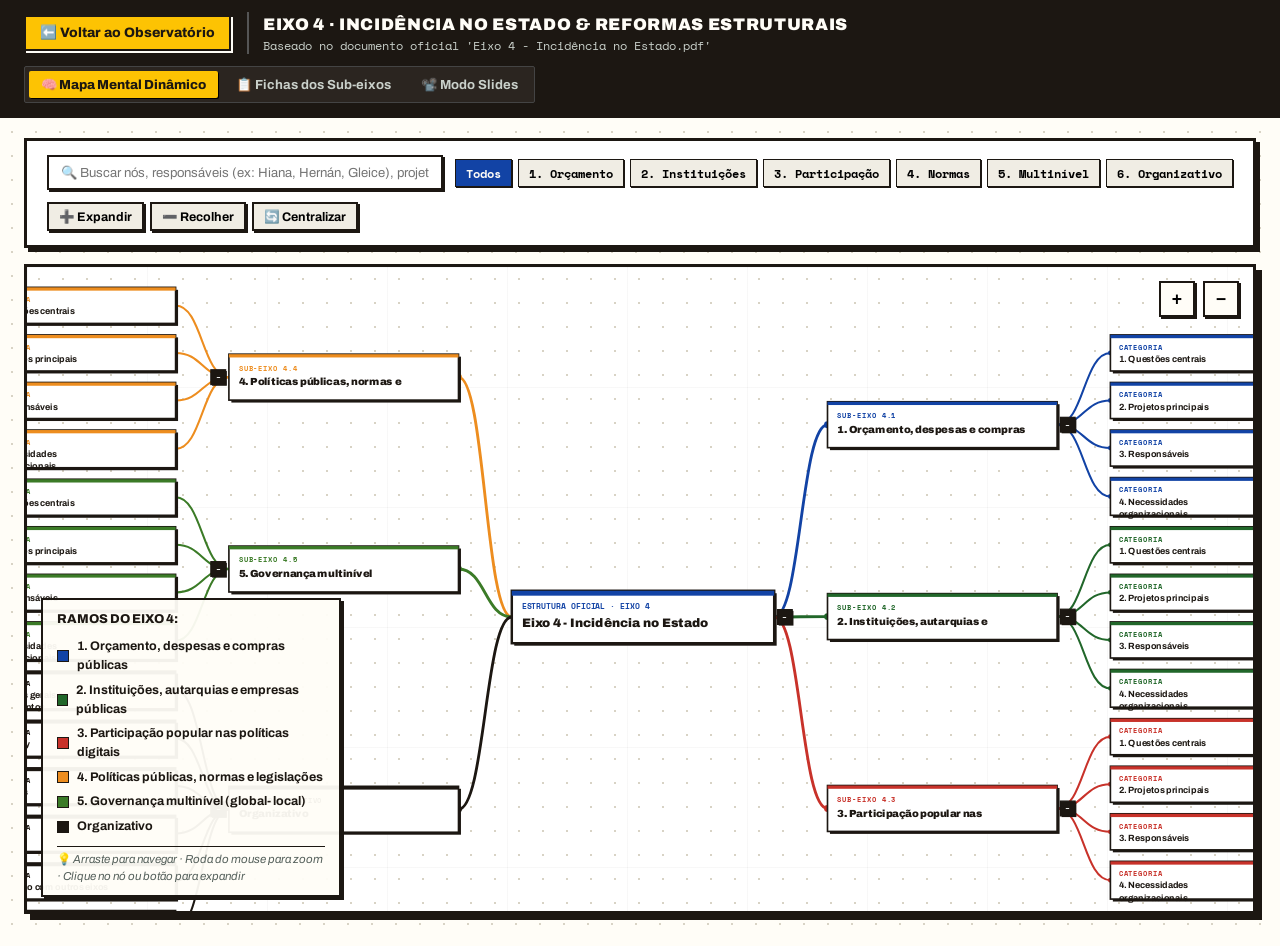
==== commit 980daa00: "feat: alinhar mapa mental dinâmico com estrutura e palavras exatas do PDF" ====
--- a/apresentacao-subeixos.html
+++ b/apresentacao-subeixos.html
@@ -434,14 +434,14 @@
         <div style="font-family: var(--font-display); font-size: 0.8rem; font-weight: 800; text-transform: uppercase; margin-bottom: 2px;">
           Ramos do Eixo 4:
         </div>
-        <div class="mindmap-legend-item"><span class="mindmap-legend-color" style="background: #1243A5;"></span> 1. Orçamento e Compras Públicas</div>
-        <div class="mindmap-legend-item"><span class="mindmap-legend-color" style="background: #21672A;"></span> 2. Instituições e Estatais</div>
-        <div class="mindmap-legend-item"><span class="mindmap-legend-color" style="background: #C8322A;"></span> 3. Participação Popular (11 Conselhos)</div>
-        <div class="mindmap-legend-item"><span class="mindmap-legend-color" style="background: #ED8D1F;"></span> 4. Políticas, Normas e Legislações</div>
-        <div class="mindmap-legend-item"><span class="mindmap-legend-color" style="background: #3B7B27;"></span> 5. Governança Multinível (Global-Local)</div>
-        <div class="mindmap-legend-item"><span class="mindmap-legend-color" style="background: #1C1712;"></span> 6. Organizativo e Integração</div>
+        <div class="mindmap-legend-item"><span class="mindmap-legend-color" style="background: #1243A5;"></span> 1. Orçamento, despesas e compras públicas</div>
+        <div class="mindmap-legend-item"><span class="mindmap-legend-color" style="background: #21672A;"></span> 2. Instituições, autarquias e empresas públicas</div>
+        <div class="mindmap-legend-item"><span class="mindmap-legend-color" style="background: #C8322A;"></span> 3. Participação popular nas políticas digitais</div>
+        <div class="mindmap-legend-item"><span class="mindmap-legend-color" style="background: #ED8D1F;"></span> 4. Políticas públicas, normas e legislações</div>
+        <div class="mindmap-legend-item"><span class="mindmap-legend-color" style="background: #3B7B27;"></span> 5. Governança multinível (global- local)</div>
+        <div class="mindmap-legend-item"><span class="mindmap-legend-color" style="background: #1C1712;"></span> Organizativo</div>
         <div style="font-size: 0.72rem; color: #56615C; margin-top: 4px; border-top: var(--border-thin); padding-top: 4px;">
-          💡 <em>Arraste para navegar · Roda do mouse para zoom · Clique no nó para detalhes</em>
+          💡 <em>Arraste para navegar · Roda do mouse para zoom · Clique no nó ou botão para expandir</em>
         </div>
       </div>
 
@@ -544,95 +544,56 @@
         const container = document.getElementById("fichasContainer");
         if (!container) return;
 
-        const raw = window.OBSERVATORIO_DATA.mapaMental;
-        if (!raw) return;
-
-        container.innerHTML = raw.subeixos.map(s => `
+        const raw = window.OBSERVATORIO_DATA && window.OBSERVATORIO_DATA.mapaMental;
+        if (!raw || !raw.filhos) return;
+
+        function renderSubItensRecursivo(itens) {
+          if (!itens || itens.length === 0) return '';
+          return `
+            <ul style="list-style: none; display: flex; flex-direction: column; gap: 6px; padding-left: 12px; margin-top: 6px; border-left: 2px solid #56615C;">
+              ${itens.map(item => `
+                <li style="font-size: 0.82rem; line-height: 1.4; color: #1C1712;">
+                  <strong style="color: #1C1712;">${item.titulo}</strong>
+                  ${item.filhos && item.filhos.length > 0 ? renderSubItensRecursivo(item.filhos) : ''}
+                </li>
+              `).join('')}
+            </ul>
+          `;
+        }
+
+        container.innerHTML = raw.filhos.map(b => `
           <div style="background-color: var(--branco-puro); border: var(--border-thick); box-shadow: var(--shadow-hard); display: flex; flex-direction: column;">
-            <div style="padding: 14px 18px; background-color: ${s.cor}; color: #FFF; border-bottom: var(--border-medium); display: flex; justify-content: space-between; align-items: center;">
+            <div style="padding: 14px 18px; background-color: ${b.cor || '#1243A5'}; color: #FFF; border-bottom: var(--border-medium); display: flex; justify-content: space-between; align-items: center;">
               <h3 style="font-family: var(--font-display); font-size: 1.15rem; font-weight: 900;">
-                ${s.icone} ${s.titulo}
+                ${b.titulo}
               </h3>
-              <span style="font-family: var(--font-mono); font-size: 0.75rem; background: rgba(0,0,0,0.3); padding: 2px 8px; border-radius: var(--radius-sm);">
-                SUB-EIXO ${s.numero}
+              <span style="font-family: var(--font-mono); font-size: 0.75rem; background: rgba(0,0,0,0.3); padding: 2px 8px; border-radius: var(--radius-sm); text-transform: uppercase;">
+                ${b.numero ? `SUB-EIXO ${b.numero}` : 'ORGANIZATIVO'}
               </span>
             </div>
 
-            <div style="padding: 20px; display: flex; flex-direction: column; gap: 16px; flex: 1;">
-              ${s.responsaveis && s.responsaveis.length > 0 ? `
-                <div style="background: #FAF8F2; border: var(--border-thin); padding: 10px 14px;">
-                  <strong style="font-family: var(--font-display); font-size: 0.85rem; text-transform: uppercase;">👤 Responsáveis:</strong>
-                  <div style="margin-top: 4px; display: flex; gap: 6px; flex-wrap: wrap;">
-                    ${s.responsaveis.map(r => `<span class="badge-status badge-status-real">${r}</span>`).join('')}
-                  </div>
-                </div>
-              ` : ''}
-
-              ${s.questoesCentrais && s.questoesCentrais.length > 0 ? `
-                <div>
-                  <h4 style="font-family: var(--font-display); font-size: 0.95rem; font-weight: 800; color: ${s.cor}; margin-bottom: 6px;">
-                    ❓ Questões Centrais:
+            <div style="padding: 20px; display: flex; flex-direction: column; gap: 14px; flex: 1;">
+              ${(b.filhos || []).map(cat => `
+                <div style="border: var(--border-thin); background: #FAF8F2; padding: 12px; box-shadow: 2px 2px 0px #1C1712;">
+                  <h4 style="font-family: var(--font-display); font-size: 0.95rem; font-weight: 800; color: ${b.cor || '#1243A5'}; margin-bottom: 8px; text-transform: uppercase;">
+                    ${cat.titulo}
                   </h4>
-                  <ul style="list-style: none; display: flex; flex-direction: column; gap: 6px;">
-                    ${s.questoesCentrais.map((q, idx) => `
-                      <li style="border-left: 3px solid ${s.cor}; padding-left: 8px; font-size: 0.85rem; line-height: 1.4;">
-                        <strong>${idx + 1}.</strong> ${q}
-                      </li>
-                    `).join('')}
-                  </ul>
-                </div>
-              ` : ''}
-
-              ${s.projetosPrincipais && s.projetosPrincipais.length > 0 ? `
-                <div>
-                  <h4 style="font-family: var(--font-display); font-size: 0.95rem; font-weight: 800; color: var(--preto-tinta); margin-bottom: 6px;">
-                    🚀 Projetos Principais:
-                  </h4>
-                  <div style="display: flex; flex-direction: column; gap: 6px;">
-                    ${s.projetosPrincipais.map(p => `
-                      <div style="border: var(--border-thin); background: var(--branco-puro); padding: 8px 10px; font-size: 0.84rem;">
-                        <strong>${p.nome}</strong>
-                        <span style="display: block; font-family: var(--font-mono); font-size: 0.72rem; color: #56615C;">Status: ${p.status}</span>
-                      </div>
-                    `).join('')}
-                  </div>
-                </div>
-              ` : ''}
-
-              ${s.necessidadesOrganizacionais && s.necessidadesOrganizacionais.length > 0 ? `
-                <div>
-                  <h4 style="font-family: var(--font-display); font-size: 0.95rem; font-weight: 800; color: var(--verde-pilar); margin-bottom: 4px;">
-                    🛠️ Necessidades de Equipe / Papéis:
-                  </h4>
-                  <ul style="margin-left: 20px; font-size: 0.84rem; color: #2b312e;">
-                    ${s.necessidadesOrganizacionais.map(n => `<li>${n}</li>`).join('')}
-                  </ul>
-                </div>
-              ` : ''}
-
-              ${s.instanciasMapeadas && s.instanciasMapeadas.length > 0 ? `
-                <div>
-                  <h4 style="font-family: var(--font-display); font-size: 0.95rem; font-weight: 800; color: var(--vermelho-ato); margin-bottom: 4px;">
-                    🏛️ As 11 Instâncias Públicas Mapeadas:
-                  </h4>
-                  <div style="display: flex; flex-direction: column; gap: 4px; font-size: 0.8rem;">
-                    ${s.instanciasMapeadas.map(inst => `
-                      <div style="border-left: 3px solid var(--vermelho-ato); padding: 3px 6px; background: #FAF8F2;">${inst}</div>
-                    `).join('')}
-                  </div>
-                </div>
-              ` : ''}
-
-              ${s.diretrizesGerais && s.diretrizesGerais.length > 0 ? `
-                <div>
-                  <h4 style="font-family: var(--font-display); font-size: 0.95rem; font-weight: 800; color: var(--preto-tinta); margin-bottom: 4px;">
-                    📋 Diretrizes e Instrumentos:
-                  </h4>
-                  <ul style="margin-left: 20px; font-size: 0.84rem; line-height: 1.45;">
-                    ${s.diretrizesGerais.map(d => `<li>${d}</li>`).join('')}
-                  </ul>
-                </div>
-              ` : ''}
+                  ${cat.filhos && cat.filhos.length > 0 ? `
+                    <div style="display: flex; flex-direction: column; gap: 8px;">
+                      ${cat.filhos.map(item => `
+                        <div style="border: var(--border-thin); background: var(--branco-puro); padding: 9px 12px; font-size: 0.85rem; box-shadow: 1px 1px 0px #1C1712;">
+                          <div style="font-weight: 700; color: #1C1712; line-height: 1.35;">
+                            ${item.titulo}
+                          </div>
+                          ${item.filhos && item.filhos.length > 0 ? renderSubItensRecursivo(item.filhos) : ''}
+                        </div>
+                      `).join('')}
+                    </div>
+                  ` : `
+                    <div style="font-size: 0.8rem; font-style: italic; color: #56615C; padding: 4px;">(Item sem subdivisões adicionais no documento original)</div>
+                  `}
+                </div>
+              `).join('')}
             </div>
           </div>
         `).join('');
@@ -665,221 +626,242 @@
       const SLIDES_DATA = [
         {
           eyebrow: "Estrutura Oficial do Eixo 4",
-          titulo: "Incidência no Estado e Reformas Estruturais",
-          subtitulo: "Os 5 Sub-eixos de Ação e o Ramo Organizativo",
+          titulo: "Eixo 4 - Incidência no Estado",
+          subtitulo: "Estrutura completa e exata extraída de 'Eixo 4 - Incidência no Estado.pdf'",
           render: () => `
             <div>
-              <p class="slide-body" style="font-size: 1.2rem; font-weight: 600; margin-bottom: 24px;">
-                Tecnologia não é neutra: ou serve ao capital, ou constrói o poder popular. Esta apresentação estrutura a máquina política e técnica de intervenção do Eixo 4 no Estado brasileiro.
+              <p class="slide-body" style="font-size: 1.15rem; font-weight: 600; margin-bottom: 24px;">
+                Mapeamento conceitual e operacional com os 5 sub-eixos centrais e o ramo organizativo da intervenção no Estado:
               </p>
               <div style="display: grid; grid-template-columns: repeat(auto-fit, minmax(280px, 1fr)); gap: 14px;">
                 <div style="border: var(--border-medium); padding: 12px; background: #FAF8F2; border-left: 6px solid #1243A5;">
-                  <strong style="color: #1243A5;">4.1 Orçamento & Compras</strong>
-                  <p style="font-size: 0.85rem;">Segue o dinheiro, rastreia o piso estrangeiro e calcula custos.</p>
+                  <strong style="color: #1243A5;">1. Orçamento, despesas e compras públicas</strong>
+                  <p style="font-size: 0.85rem;">Gastos digitais, LOA, PPA, emendas e monitoramento de compras.</p>
                 </div>
                 <div style="border: var(--border-medium); padding: 12px; background: #FAF8F2; border-left: 6px solid #21672A;">
-                  <strong style="color: #21672A;">4.2 Instituições & Estatais</strong>
-                  <p style="font-size: 0.85rem;">Quem-é-quem do digital, Serpro, Dataprev e ministérios.</p>
+                  <strong style="color: #21672A;">2. Instituições, autarquias e empresas públicas</strong>
+                  <p style="font-size: 0.85rem;">Pastas digitais, mapa dinâmico do quem-é-quem e observatório das estatais.</p>
                 </div>
                 <div style="border: var(--border-medium); padding: 12px; background: #FAF8F2; border-left: 6px solid #C8322A;">
-                  <strong style="color: #C8322A;">4.3 Participação Popular</strong>
-                  <p style="font-size: 0.85rem;">Incidência nos 11 conselhos públicos e agentes de soberania.</p>
+                  <strong style="color: #C8322A;">3. Participação popular nas políticas digitais</strong>
+                  <p style="font-size: 0.85rem;">Instâncias de participação social (11 conselhos mapeados) e agentes populares.</p>
                 </div>
                 <div style="border: var(--border-medium); padding: 12px; background: #FAF8F2; border-left: 6px solid #ED8D1F;">
-                  <strong style="color: #ED8D1F;">4.4 Normas & Legislações</strong>
-                  <p style="font-size: 0.85rem;">Monitor de leis, editais e enfrentamento ao lobby das Big Techs.</p>
+                  <strong style="color: #ED8D1F;">4. Políticas públicas, normas e legislações</strong>
+                  <p style="font-size: 0.85rem;">Leis, lobby de bigtechs (ALAI, Camara e.net) e monitor de políticas e editais.</p>
                 </div>
                 <div style="border: var(--border-medium); padding: 12px; background: #FAF8F2; border-left: 6px solid #3B7B27;">
-                  <strong style="color: #3B7B27;">4.5 Governança Multinível</strong>
-                  <p style="font-size: 0.85rem;">26 estados, 5.569 municípios e política externa digital.</p>
+                  <strong style="color: #3B7B27;">5. Governança multinível (global- local)</strong>
+                  <p style="font-size: 0.85rem;">26 estados + DF, 5569 municípios, empresas de TI e política externa digital.</p>
+                </div>
+                <div style="border: var(--border-medium); padding: 12px; background: #FAF8F2; border-left: 6px solid #1C1712;">
+                  <strong style="color: #1C1712;">Organizativo</strong>
+                  <p style="font-size: 0.85rem;">Diretrizes gerais, advocacy, reuniões, pastas, integração e formação.</p>
                 </div>
               </div>
             </div>
           `,
-          rodape: "Eixo 4 · Organização e Método"
+          rodape: "Eixo 4 - Incidência no Estado"
         },
         {
-          eyebrow: "Sub-eixo 4.1",
-          titulo: "4.1 · Orçamento, Despesas e Compras",
-          subtitulo: "Responsáveis: Hiana Camilla e Thiago",
+          eyebrow: "Ramo 1",
+          titulo: "1. Orçamento, despesas e compras públicas",
+          subtitulo: "Responsáveis: Hiana Camilla, Thiago",
           render: () => `
             <div class="subeixo-split">
               <div>
-                <p class="slide-body">
-                  Fiscaliza o Elemento 40 (mais de R$ 10,6 bilhões) e os contratos federais de TI. Quantifica o piso de dependência estrangeira (R$ 2,78 bi) e carimba verbas nas leis orçamentárias (PPA, LDO e LOA).
-                </p>
-                <h4 style="margin: 16px 0 8px; font-family: var(--font-display);">Questões Centrais:</h4>
-                <ul style="padding-left: 20px; font-size: 0.9rem; line-height: 1.5;">
-                  <li>Quanto o Estado gasta em TI estrangeira? (> 50% concentrado na Microsoft)</li>
-                  <li>De que forma é feita essa contratação? Há transparência efetiva?</li>
-                  <li>O que está previsto na LOA e no PPA? Como estão as emendas parlamentares?</li>
+                <h4 style="margin: 0 0 8px; font-family: var(--font-display); color: var(--azul-macacao);">1. Questões centrais:</h4>
+                <ul style="padding-left: 20px; font-size: 0.88rem; line-height: 1.5;">
+                  <li>1. Quanto o Estado gasta com tecnologias digitais?
+                    <ul style="padding-left: 16px; font-size: 0.82rem; color: #56615C;">
+                      <li>↳ 1. Quanto gasta em tecnologia estrangeira? (1. > 50% com a Microsoft)</li>
+                    </ul>
+                  </li>
+                  <li>2. De que forma é feita essa contratação? Há transparência?</li>
+                  <li>3. O que está previsto na LOA e no PPA?</li>
+                  <li>4. Como estão as definições das emendas parlamentares?
+                    <ul style="padding-left: 16px; font-size: 0.82rem; color: #56615C;">
+                      <li>↳ 1. Quais são os recursos? · 2. Quaissão os parlamentares?</li>
+                    </ul>
+                  </li>
                 </ul>
               </div>
               <div style="display: flex; flex-direction: column; gap: 12px;">
                 <div class="box-fluxo recebe">
-                  <span class="fluxo-tag" style="color: var(--azul-macacao);">🚀 Projetos Principais:</span>
-                  <p style="font-size: 0.88rem;">Monitoramento de gastos e investimentos; Monitoramento de compras públicas.</p>
+                  <span class="fluxo-tag" style="color: var(--azul-macacao);">2. Projetos principais:</span>
+                  <p style="font-size: 0.86rem;">1. Monitoramento de gastos e investimentos<br>2. Monitoramento de compras públicas (1. Qual instrumento?)</p>
                 </div>
                 <div class="box-fluxo entrega">
-                  <span class="fluxo-tag" style="color: var(--verde-pilar);">🛠️ Necessidades de Equipe:</span>
-                  <p style="font-size: 0.88rem;">PO (Product Owner), Cientista de dados e Especialista em orçamento público.</p>
+                  <span class="fluxo-tag" style="color: var(--verde-pilar);">4. Necessidades organizacionais:</span>
+                  <p style="font-size: 0.86rem;">1. PO<br>2. Cientista dados<br>3. Especialista em orçamento público</p>
                 </div>
               </div>
             </div>
           `,
-          rodape: "Sub-eixo 4.1 · Orçamento e Despesas"
+          rodape: "1. Orçamento, despesas e compras públicas"
         },
         {
-          eyebrow: "Sub-eixo 4.2",
-          titulo: "4.2 · Instituições, Autarquias e Estatais",
-          subtitulo: "Mapeamento da máquina pública e estatais de TI",
+          eyebrow: "Ramo 2",
+          titulo: "2. Instituições, autarquias e empresas públicas",
+          subtitulo: "Responsáveis: (Aberto no documento original)",
           render: () => `
             <div class="subeixo-split">
               <div>
-                <p class="slide-body">
-                  Mapeia quem decide os rumos da tecnologia governamental. Conecta secretarias ministeriais (SGD/MGI, SEIDIGI/MS) e empresas estatais de tecnologia da informação (Serpro, Dataprev, Telebras).
-                </p>
-                <h4 style="margin: 16px 0 8px; font-family: var(--font-display);">Questões Centrais:</h4>
+                <h4 style="margin: 0 0 8px; font-family: var(--font-display); color: var(--verde-pilar);">1. Questões centrais:</h4>
                 <ul style="padding-left: 20px; font-size: 0.9rem; line-height: 1.5;">
-                  <li>Quais são as pastas que tratam do digital e como elas se relacionam?</li>
-                  <li>Qual o papel das estatais na nuvem soberana e onde estão os dados críticos?</li>
+                  <li>1. Quais são as pastas que tratam do digital?</li>
+                  <li>2. Como elas se relacionam?</li>
                 </ul>
               </div>
               <div style="display: flex; flex-direction: column; gap: 12px;">
                 <div class="box-fluxo recebe">
-                  <span class="fluxo-tag" style="color: var(--verde-pilar);">🚀 Projetos Principais:</span>
-                  <p style="font-size: 0.88rem;">Árvore/Mapa dinâmico do quem-é-quem do digital; Observatório das estatais.</p>
+                  <span class="fluxo-tag" style="color: var(--verde-pilar);">2. Projetos principais:</span>
+                  <p style="font-size: 0.88rem;">1. Árvore\\Mapa dinâmico do quem-é-quem do digital<br>2. Observatório das estatais</p>
                 </div>
                 <div class="box-fluxo entrega">
-                  <span class="fluxo-tag" style="color: var(--azul-macacao);">🛠️ Necessidades:</span>
-                  <p style="font-size: 0.88rem;">Especialistas em privacidade e proteção de dados (LGPD).</p>
+                  <span class="fluxo-tag" style="color: var(--azul-macacao);">4. Necessidades organizacionais:</span>
+                  <p style="font-size: 0.88rem;">1. Questões de privacidade e proteção de dados</p>
                 </div>
               </div>
             </div>
           `,
-          rodape: "Sub-eixo 4.2 · Instituições e Empresas Públicas"
+          rodape: "2. Instituições, autarquias e empresas públicas"
         },
         {
-          eyebrow: "Sub-eixo 4.3",
-          titulo: "4.3 · Participação Popular nas Políticas Digitais",
-          subtitulo: "Responsável: Hernán Efrón",
+          eyebrow: "Ramo 3",
+          titulo: "3. Participação popular nas políticas digitais",
+          subtitulo: "Responsáveis: Hernán Efrón",
           render: () => `
             <div class="subeixo-split">
               <div>
-                <p class="slide-body">
-                  Garante a representação e ocupação da classe trabalhadora nos espaços decisórios de tecnologia. Mapeia e disputa os conselhos consultivos e deliberativos da República.
-                </p>
-                <h4 style="margin: 16px 0 8px; font-family: var(--font-display);">11 Instâncias Públicas Mapeadas:</h4>
-                <p style="font-size: 0.82rem; line-height: 1.4; color: #3d4642;">
-                  CNPD, CNCT, CGFUST, CITDigital, Comitê Gov Digital, Fórum Pix, CNCiber, CCGD, CDESS (Conselhão), CIMCE e CGI.br.
-                </p>
+                <h4 style="margin: 0 0 8px; font-family: var(--font-display); color: var(--vermelho-ato);">1. Questões centrais:</h4>
+                <ul style="padding-left: 20px; font-size: 0.85rem; line-height: 1.45;">
+                  <li><strong>1. Quais são as instâncias de participação social? Onde se localizam? Como funcionam?</strong>
+                    <div style="font-size: 0.78rem; color: #56615C; margin-top: 4px; line-height: 1.4;">
+                      Conselhos listados: CNPD; CNCT; CGFUST; CITDigital; Comitê Consultivo da Estratégia Nacional de Governo Digital; Fórum Pix; CNCiber; CCGD; Coordenadoria da Comissão de Tecnologia, Inovação e Transformação Digital do CDESS; CIMCE; CGI.br.
+                    </div>
+                  </li>
+                  <li style="margin-top: 6px;">2. Quem nos representa nesses espaços?</li>
+                  <li>3. Como a participação se concretiza nas decisões?</li>
+                  <li>4. Como as políticas digitais contribuem para a soberania popular?</li>
+                </ul>
               </div>
               <div style="display: flex; flex-direction: column; gap: 12px;">
                 <div class="box-fluxo recebe">
-                  <span class="fluxo-tag" style="color: var(--vermelho-ato);">🚀 Projeto Estruturante:</span>
-                  <p style="font-size: 0.88rem;"><strong>Agentes Populares de Soberania Digital:</strong> formação de lideranças de base para atuar nos conselhos.</p>
-                </div>
-                <div class="box-fluxo regra">
-                  <span class="fluxo-tag" style="color: var(--vermelho-ato);">⚠️ Questão Central:</span>
-                  <p style="font-size: 0.85rem; font-weight: 700;">Quem nos representa nesses espaços e como a participação se concretiza nas decisões?</p>
+                  <span class="fluxo-tag" style="color: var(--vermelho-ato);">2. Projetos principais:</span>
+                  <p style="font-size: 0.88rem;">1. Agentes populares de soberania digital</p>
+                </div>
+                <div class="box-fluxo entrega">
+                  <span class="fluxo-tag" style="color: var(--preto-tinta);">3. Responsáveis:</span>
+                  <p style="font-size: 0.88rem;">1. Hernán Efrón</p>
                 </div>
               </div>
             </div>
           `,
-          rodape: "Sub-eixo 4.3 · Participação Popular nas Políticas Digitais"
+          rodape: "3. Participação popular nas políticas digitais"
         },
         {
-          eyebrow: "Sub-eixo 4.4",
-          titulo: "4.4 · Políticas Públicas, Normas e Legislações",
-          subtitulo: "Responsáveis: Marina Méraki e Leopoldo Neto",
+          eyebrow: "Ramo 4",
+          titulo: "4. Políticas públicas, normas e legislações",
+          subtitulo: "Responsáveis: Marina Méraki, Leopoldo Neto",
           render: () => `
             <div class="subeixo-split">
               <div>
-                <p class="slide-body">
-                  Acompanha a disputa normativa no Congresso e no Poder Executivo. Enfrenta o lobby pesado das Big Techs e Mid Techs (ALAI, Camara-e.net) e redige minutas para a soberania digital popular.
-                </p>
-                <h4 style="margin: 16px 0 8px; font-family: var(--font-display);">Questões Centrais:</h4>
-                <ul style="padding-left: 20px; font-size: 0.9rem; line-height: 1.5;">
-                  <li>Quais são as leis e PLs vigentes e quem são os autores reais?</li>
-                  <li>Como opera o lobby corporativo das plataformas no parlamento?</li>
-                  <li>Quais políticas públicas podemos elaborar e apresentar em conjunto com os movimentos?</li>
+                <h4 style="margin: 0 0 8px; font-family: var(--font-display); color: var(--urucum);">1. Questões centrais:</h4>
+                <ul style="padding-left: 20px; font-size: 0.88rem; line-height: 1.5;">
+                  <li>1. Quais são as leis e projetos de leis que tratam do digital vigentes? A autoria é de quem?</li>
+                  <li>2. Como se dá o lobby das bigtechs e midtechs? (1. ALAI, 2. Camara e.net)</li>
+                  <li>3. Quais são outros instrumentos normativos? Planos, Estratégias, Portarias, Resoluções, Decretos, etc.</li>
+                  <li>4. Como categorizar as políticas digitais?</li>
+                  <li>5. Quais políticas podemos elaborar para a soberania digital popular?</li>
                 </ul>
               </div>
               <div style="display: flex; flex-direction: column; gap: 12px;">
                 <div class="box-fluxo recebe">
-                  <span class="fluxo-tag" style="color: var(--urucum);\">🚀 Projetos Principais:</span>
-                  <p style="font-size: 0.88rem;">Monitor de Políticas Digitais (Normas vigentes e em tramitação); Monitor de Editais Públicos.</p>
+                  <span class="fluxo-tag" style="color: var(--urucum);">2. Projetos principais:</span>
+                  <p style="font-size: 0.88rem;">1. Monitor de  políticas digitais (1. Normas vigentes, 2. Normas em tramitação)<br>2. Monitor de editais e chamamentos públicos</p>
                 </div>
                 <div class="box-fluxo entrega">
-                  <span class="fluxo-tag" style="color: var(--verde-pilar);\">🛠️ Instrumentos:</span>
-                  <p style="font-size: 0.88rem;">Elaboração de minutas de leis, emendas parlamentares e pareceres técnicos populares.</p>
+                  <span class="fluxo-tag" style="color: var(--verde-pilar);">3. Responsáveis:</span>
+                  <p style="font-size: 0.88rem;">1. Marina Méraki<br>2. Leopoldo Neto</p>
                 </div>
               </div>
             </div>
           `,
-          rodape: "Sub-eixo 4.4 · Políticas Públicas, Normas e Legislações"
+          rodape: "4. Políticas públicas, normas e legislações"
         },
         {
-          eyebrow: "Sub-eixo 4.5",
-          titulo: "4.5 · Governança Multinível (Global-Local)",
-          subtitulo: "Responsável: Gleice Barros",
+          eyebrow: "Ramo 5",
+          titulo: "5. Governança multinível (global- local)",
+          subtitulo: "Responsáveis: Gleice Barros",
           render: () => `
             <div class="subeixo-split">
               <div>
-                <p class="slide-body">
-                  Articula a luta pelos 26 estados + DF e 5.569 municípios brasileiros, conectando os territórios às disputas geopolíticas globais e à atuação do Itamaraty.
-                </p>
-                <h4 style="margin: 16px 0 8px; font-family: var(--font-display);">Questões Centrais:</h4>
-                <ul style="padding-left: 20px; font-size: 0.9rem; line-height: 1.5;">
-                  <li>Quais dos ~50 municípios com mais de 500 mil habitantes podem ser pilotos-modelo?</li>
-                  <li>Quais entes possuem empresa pública própria de TI?</li>
-                  <li>Qual é o posicionamento do Itamaraty em foros multilaterais e acordos de IA?</li>
+                <h4 style="margin: 0 0 8px; font-family: var(--font-display); color: var(--verde-morro);">1. Questões centrais:</h4>
+                <ul style="padding-left: 20px; font-size: 0.88rem; line-height: 1.5;">
+                  <li>1. Como os demais sub-eixos se manifestam nos estados e nos municípios?
+                    <ul style="padding-left: 16px; font-size: 0.82rem; color: #56615C;">
+                      <li>↳ 1. 26 estados + DF · 2. 5569 municípios · 3. ~ 50 municípios com mais de 500 mil habitantes · 4. Quais podem ser pilotos-modelos? Por que?</li>
+                    </ul>
+                  </li>
+                  <li>2. Quais possuem empresa pública de TI?</li>
+                  <li>3. Como funciona a política externa digital? (1. Parcerias bilaterais/multilaterais · 2. Posicionamento do Itamaraty)</li>
+                  <li>4. Como estruturar um modelo transversal de análise que é escalável no eixo particular-universal?</li>
                 </ul>
               </div>
               <div style="display: flex; flex-direction: column; gap: 12px;">
                 <div class="box-fluxo recebe">
-                  <span class="fluxo-tag" style="color: var(--verde-pilar);">🚀 Projetos Principais:</span>
-                  <p style="font-size: 0.88rem;">Monitor da Política Externa Digital; Monitor dos Entes Federativos.</p>
+                  <span class="fluxo-tag" style="color: var(--verde-pilar);">2. Projetos principais:</span>
+                  <p style="font-size: 0.88rem;">1. Monitor da política externa digital<br>2. Monitor dos entes federativos</p>
                 </div>
                 <div class="box-fluxo regra">
-                  <span class="fluxo-tag" style="color: var(--azul-macacao);">🎯 Objetivo:</span>
-                  <p style="font-size: 0.85rem; font-weight: 700;">Estruturar um modelo transversal de análise escalável do particular ao universal.</p>
+                  <span class="fluxo-tag" style="color: var(--azul-macacao);">3. Responsáveis:</span>
+                  <p style="font-size: 0.88rem;">1. Gleice Barros</p>
                 </div>
               </div>
             </div>
           `,
-          rodape: "Sub-eixo 4.5 · Governança Multinível (Global-Local)"
+          rodape: "5. Governança multinível (global- local)"
         },
         {
-          eyebrow: "Ramo Organizativo",
-          titulo: "Organizativo: Diretrizes, Instrumentos e Integração",
-          subtitulo: "O método rigoroso de trabalho do Eixo 4",
+          eyebrow: "Ramo 6",
+          titulo: "Organizativo",
+          subtitulo: "Diretrizes gerais, advocacy, reuniões, pastas, integração e formação",
           render: () => `
             <div>
-              <p class="slide-body" style="margin-bottom: 20px;">
-                Para que a incidência no Estado tenha força real, o Eixo 4 atua baseado em rigor analítico, transparência de dados, respeito estrito à LGPD e integração orgânica com os demais eixos do movimento:
-              </p>
               <div style="display: grid; grid-template-columns: repeat(auto-fit, minmax(280px, 1fr)); gap: 14px;">
                 <div style="border: var(--border-thin); padding: 12px; background: #FAF8F2;">
-                  <strong style="color: #1243A5;">🔗 Integração Eixo 1</strong>
-                  <p style="font-size: 0.84rem;">Boletins semanais com Jane para municiar a denúncia pública das Big Techs.</p>
+                  <strong style="color: #1243A5;">Diretrizes gerais e instrumentos</strong>
+                  <p style="font-size: 0.82rem; line-height: 1.4; margin-top: 4px;">
+                    Rigor analítico (Revisão humana e por pares); Transparência nos dados; Privacidade e proteção de dados; Explicação metodológica clara; Pedidos de LAI (Padrão de requisição); Mapeamentos e visualizações; Transversalidade e matriz analítica.
+                  </p>
                 </div>
                 <div style="border: var(--border-thin); padding: 12px; background: #FAF8F2;">
-                  <strong style="color: #21672A;">🔗 Integração Eixo 2</strong>
-                  <p style="font-size: 0.84rem;">Diálogo com Guilherme para traduzir infraestruturas autônomas em políticas de fomento.</p>
+                  <strong style="color: #ED8D1F;">Advocacy, Reuniões e Pastas</strong>
+                  <p style="font-size: 0.82rem; line-height: 1.4; margin-top: 4px;">
+                    Advocacy: Atos em casas legislativas, Estabelecer posicionamentos públicos.<br>
+                    Reuniões: 1 · Pastas: 4
+                  </p>
                 </div>
                 <div style="border: var(--border-thin); padding: 12px; background: #FAF8F2;">
-                  <strong style="color: #C8322A;">🔗 Integração Eixo 3</strong>
-                  <p style="font-size: 0.84rem;">Letramento crítico e laboratórios populares nos territórios de base.</p>
+                  <strong style="color: #21672A;">Integração com outros eixos</strong>
+                  <p style="font-size: 0.82rem; line-height: 1.4; margin-top: 4px;">
+                    Eixo 1 (Boletins semanais, Jane)<br>
+                    Eixo 2 (Guilherme)<br>
+                    Eixo 3
+                  </p>
                 </div>
                 <div style="border: var(--border-thin); padding: 12px; background: #FAF8F2;">
-                  <strong style="color: #ED8D1F;">⚖️ Advocacy & LAI</strong>
-                  <p style="font-size: 0.84rem;">Atos em casas legislativas, padrão de requisições de LAI e posicionamentos públicos.</p>
+                  <strong style="color: #C8322A;">Formação e letramento</strong>
+                  <p style="font-size: 0.82rem; line-height: 1.4; margin-top: 4px;">
+                    Grupos de estudos · Seminários<br>
+                    Ciência de dados (O que demandar)
+                  </p>
                 </div>
               </div>
             </div>
           `,
-          rodape: "Ramo Organizativo · Diretrizes e Integração"
+          rodape: "Organizativo"
         }
       ];
 
--- a/css/design-system.css
+++ b/css/design-system.css
@@ -1200,6 +1200,261 @@
   box-shadow: 1.5px 1.5px 0px #4C1130;
 }
 
+/* Botão de Metodologia e Fonte (i-zinho discreto e minimalista) */
+.btn-info-metodologia {
+  background-color: var(--branco-puro);
+  color: #56615C;
+  border: 1.5px solid #C5BFB5;
+  box-shadow: 1px 1px 0px rgba(28, 23, 18, 0.2);
+  font-family: var(--font-display);
+  font-style: italic;
+  font-size: 0.74rem;
+  font-weight: 800;
+  width: 19px;
+  height: 19px;
+  min-width: 19px;
+  min-height: 19px;
+  border-radius: 50%;
+  cursor: pointer;
+  display: inline-flex;
+  align-items: center;
+  justify-content: center;
+  transition: all var(--trans-fast);
+  text-decoration: none;
+  line-height: 1;
+  padding: 0;
+  margin-left: 4px;
+  vertical-align: middle;
+}
+
+.btn-info-metodologia:hover {
+  background-color: #E2F0D9;
+  color: #1E4620;
+  border-color: #1E4620;
+  box-shadow: 1.5px 1.5px 0px #1E4620;
+  transform: translateY(-1px);
+}
+
+.btn-info-metodologia:active {
+  transform: translate(1px, 1px);
+  box-shadow: none;
+}
+
+.btn-info-metodologia-sm {
+  width: 16px;
+  height: 16px;
+  min-width: 16px;
+  min-height: 16px;
+  font-size: 0.65rem;
+}
+
+/* Painel de Recursos Não Pagos / Represados (Elemento 40) */
+.painel-dinheiro-nao-usado {
+  margin-top: 14px;
+  background-color: #FFF9E6;
+  border: var(--border-medium);
+  box-shadow: var(--shadow-hard-sm);
+  padding: 12px 14px;
+  font-size: 0.85rem;
+}
+
+.painel-dinheiro-nao-usado-header {
+  display: flex;
+  justify-content: space-between;
+  align-items: center;
+  flex-wrap: wrap;
+  gap: 8px;
+  margin-bottom: 8px;
+  border-bottom: 1.5px dashed var(--preto-tinta);
+  padding-bottom: 6px;
+  font-family: var(--font-display);
+  font-weight: 700;
+  color: var(--vermelho-ato);
+}
+
+.painel-dinheiro-grid {
+  display: grid;
+  grid-template-columns: repeat(auto-fit, minmax(115px, 1fr));
+  gap: 6px;
+  margin-bottom: 10px;
+}
+
+.mini-card-ano {
+  background-color: var(--branco-puro);
+  border: var(--border-thin);
+  padding: 5px 8px;
+  font-family: var(--font-mono);
+  font-size: 0.76rem;
+  display: flex;
+  flex-direction: column;
+  gap: 2px;
+  box-shadow: 1px 1px 0px var(--preto-tinta);
+}
+
+.mini-card-ano.destaque {
+  background-color: #FFE6E6;
+  border: 1.5px solid var(--vermelho-ato);
+}
+
+.mini-card-ano span {
+  font-size: 0.68rem;
+  color: #56615C;
+  font-weight: 700;
+}
+
+.mini-card-ano strong {
+  font-size: 0.92rem;
+  color: var(--vermelho-ato);
+}
+
+.mini-card-ano em {
+  font-size: 0.65rem;
+  font-style: normal;
+  color: #56615C;
+}
+
+.nota-politica-nao-usado {
+  font-size: 0.78rem;
+  color: var(--preto-tinta);
+  line-height: 1.4;
+  background-color: var(--branco-papel);
+  border-left: 3.5px solid var(--vermelho-ato);
+  padding: 6px 10px;
+}
+
+/* Modal Neobrutalista de Metodologia e Fonte */
+.modal-metodologia-backdrop {
+  position: fixed;
+  top: 0;
+  left: 0;
+  right: 0;
+  bottom: 0;
+  background-color: rgba(28, 23, 18, 0.72);
+  backdrop-filter: blur(2px);
+  z-index: 9999;
+  display: flex;
+  align-items: center;
+  justify-content: center;
+  padding: 16px;
+  opacity: 0;
+  pointer-events: none;
+  transition: opacity 0.2s ease-in-out;
+}
+
+.modal-metodologia-backdrop.active {
+  opacity: 1;
+  pointer-events: auto;
+}
+
+.modal-metodologia-card {
+  background-color: var(--branco-papel);
+  border: var(--border-thick);
+  box-shadow: 8px 8px 0px var(--preto-tinta);
+  max-width: 680px;
+  width: 100%;
+  max-height: 90vh;
+  display: flex;
+  flex-direction: column;
+  overflow: hidden;
+  transform: translateY(12px);
+  transition: transform 0.2s ease-out;
+}
+
+.modal-metodologia-backdrop.active .modal-metodologia-card {
+  transform: translateY(0);
+}
+
+.modal-metodologia-header {
+  background-color: var(--amarelo-sol);
+  color: var(--preto-tinta);
+  border-bottom: var(--border-thick);
+  padding: 12px 18px;
+  display: flex;
+  justify-content: space-between;
+  align-items: center;
+  gap: 12px;
+}
+
+.modal-metodologia-header h3 {
+  font-family: var(--font-display);
+  font-size: 1.05rem;
+  font-weight: 900;
+  margin: 0;
+  display: flex;
+  align-items: center;
+  gap: 8px;
+}
+
+.btn-fechar-modal {
+  background-color: var(--preto-tinta);
+  color: var(--branco-papel);
+  border: var(--border-thin);
+  padding: 4px 10px;
+  font-family: var(--font-mono);
+  font-weight: 700;
+  font-size: 0.8rem;
+  cursor: pointer;
+  transition: background-color var(--trans-fast);
+}
+
+.btn-fechar-modal:hover {
+  background-color: var(--vermelho-ato);
+}
+
+.modal-metodologia-body {
+  padding: 18px;
+  overflow-y: auto;
+  font-size: 0.88rem;
+  line-height: 1.5;
+  display: flex;
+  flex-direction: column;
+  gap: 12px;
+}
+
+.modal-campo {
+  border: var(--border-thin);
+  background-color: var(--branco-puro);
+  padding: 10px 12px;
+  box-shadow: 2px 2px 0px var(--preto-tinta);
+}
+
+.modal-campo-label {
+  font-family: var(--font-display);
+  font-size: 0.72rem;
+  font-weight: 800;
+  text-transform: uppercase;
+  color: #56615C;
+  letter-spacing: 0.04em;
+  margin-bottom: 4px;
+  display: flex;
+  align-items: center;
+  gap: 6px;
+}
+
+.modal-campo-valor {
+  color: var(--preto-tinta);
+  font-size: 0.88rem;
+}
+
+.modal-campo-valor.mono {
+  font-family: var(--font-mono);
+  font-size: 0.8rem;
+  background-color: var(--cinza-papel);
+  padding: 6px 8px;
+  border-left: 3px solid var(--azul-macacao);
+}
+
+.modal-metodologia-footer {
+  background-color: var(--cinza-papel);
+  border-top: var(--border-medium);
+  padding: 10px 18px;
+  display: flex;
+  justify-content: space-between;
+  align-items: center;
+  gap: 10px;
+  flex-wrap: wrap;
+}
+
 /* Barra de Filtro de Dados Global */
 .filtro-dados-container {
   background-color: var(--cinza-papel);
@@ -1274,6 +1529,29 @@
   background-color: #4C1130;
   color: #EAD1DC;
   border-color: #4C1130;
+}
+
+/* Botão de filtro desativado quando a tela não possui aquele tipo de dado */
+.filtro-pill.desativado,
+.filtro-pill.inativo {
+  opacity: 0.35 !important;
+  background-color: #EDEAE1 !important;
+  color: #9C9488 !important;
+  border-color: #D3CDC2 !important;
+  box-shadow: none !important;
+  cursor: not-allowed !important;
+  filter: grayscale(90%) !important;
+  transform: none !important;
+  pointer-events: auto !important;
+}
+
+.filtro-pill.desativado:hover,
+.filtro-pill.inativo:hover {
+  background-color: #EDEAE1 !important;
+  color: #9C9488 !important;
+  border-color: #D3CDC2 !important;
+  transform: none !important;
+  box-shadow: none !important;
 }
 
 /* ==========================================================================
